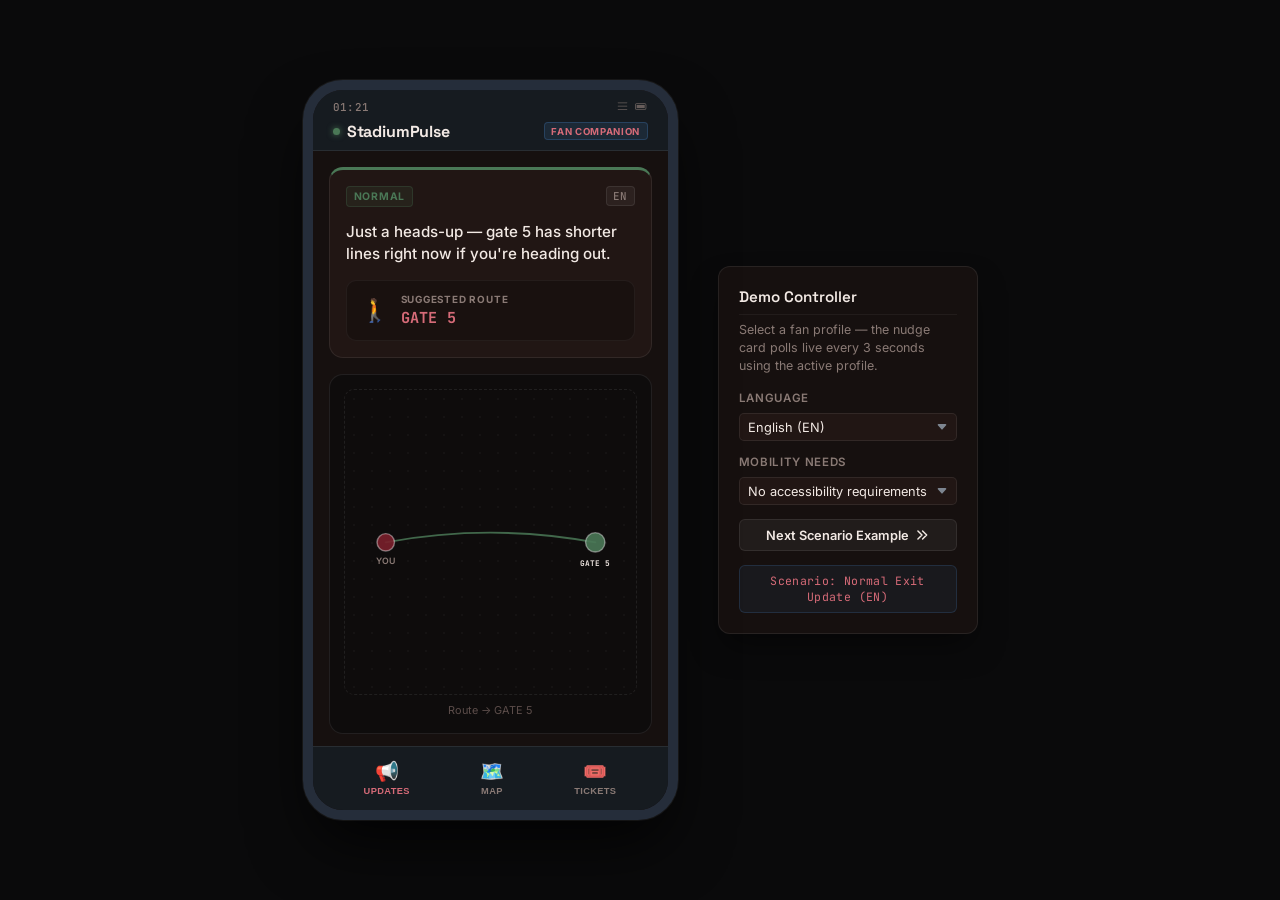
==== frontend/fan-view/index.html @ 0c610c6c "feat: replace placeholder map with live SVG wayfinding diagram" ====
<!DOCTYPE html>
<html lang="en">
<head>
  <meta charset="UTF-8">
  <meta name="viewport" content="width=device-width, initial-scale=1.0">
  <title>StadiumPulse — Fan Companion View</title>
  <meta name="description" content="StadiumPulse personalised crowd routing for FIFA World Cup 2026 fans.">
  <!-- Fonts: Space Grotesk · Inter · JetBrains Mono -->
  <link rel="preconnect" href="https://fonts.googleapis.com">
  <link rel="preconnect" href="https://fonts.gstatic.com" crossorigin>
  <link href="https://fonts.googleapis.com/css2?family=Space+Grotesk:wght@500;600;700&family=Inter:wght@400;500;600&family=JetBrains+Mono:wght@400;500;700&display=swap" rel="stylesheet">
  <link rel="stylesheet" href="styles.css">
</head>
<body class="mobile-body">

  <!-- Phone + demo panel wrapper -->
  <main class="phone-wrapper">
    <div class="phone-frame">

      <!-- Simulated mobile status bar + app nav -->
      <header class="phone-header">
        <div class="phone-status-bar">
          <span class="phone-time" id="device-time">19:53</span>
          <div class="phone-signals" aria-hidden="true">
            <svg class="icon-signal" xmlns="http://www.w3.org/2000/svg" width="16" height="16" fill="currentColor" viewBox="0 0 16 16">
              <path d="M2 11.5a.5.5 0 0 1 .5-.5h11a.5.5 0 0 1 0 1h-11a.5.5 0 0 1-.5-.5zm0-4a.5.5 0 0 1 .5-.5h11a.5.5 0 0 1 0 1h-11a.5.5 0 0 1-.5-.5zm0-4a.5.5 0 0 1 .5-.5h11a.5.5 0 0 1 0 1h-11a.5.5 0 0 1-.5-.5z"/>
            </svg>
            <svg class="icon-battery" xmlns="http://www.w3.org/2000/svg" width="16" height="16" fill="currentColor" viewBox="0 0 16 16">
              <path d="M2 6h10v4H2V6z"/>
              <path d="M2 4a2 2 0 0 0-2 2v4a2 2 0 0 0 2 2h10a2 2 0 0 0 2-2V6a2 2 0 0 0-2-2H2zm10 1a1 1 0 0 1 1 1v4a1 1 0 0 1-1 1H2a1 1 0 0 1-1-1V6a1 1 0 0 1 1-1h10z"/>
            </svg>
          </div>
        </div>
        <div class="app-navbar">
          <div class="app-branding">
            <span class="pulse-indicator" aria-hidden="true"></span>
            <h2>StadiumPulse</h2>
          </div>
          <span class="app-view-label">Fan Companion</span>
        </div>
      </header>

      <!-- Main nudge + map content -->
      <div class="phone-content">

        <!-- Live nudge region — aria-live keeps screen-reader announcements intact -->
        <section class="nudge-section" aria-labelledby="notification-title">
          <h3 id="notification-title" class="visually-hidden">Live Safety and Traffic Guidance</h3>
          <div class="nudge-box-wrapper" id="nudge-display-wrapper" aria-live="polite">
            <!-- Rendered dynamically by app.js -->
            <div class="nudge-loading">Receiving route updates…</div>
          </div>
        </section>

        <!-- Dynamic SVG Schematic Map -->
        <section class="map-placeholder" aria-label="Interactive Stadium Map">
          <div class="map-grid" id="map-grid-container">
            <!-- Dynamically populated SVG will be injected here -->
          </div>
          <p class="map-caption" id="map-caption-text">Awaiting route update…</p>
        </section>

      </div><!-- /.phone-content -->

      <!-- Bottom nav -->
      <footer class="phone-footer">
        <nav class="mobile-nav" aria-label="App Navigation">
          <button class="nav-item active" aria-current="page">
            <span class="nav-icon" aria-hidden="true">📢</span>
            <span class="nav-text">Updates</span>
          </button>
          <button class="nav-item">
            <span class="nav-icon" aria-hidden="true">🗺️</span>
            <span class="nav-text">Map</span>
          </button>
          <button class="nav-item">
            <span class="nav-icon" aria-hidden="true">🎟️</span>
            <span class="nav-text">Tickets</span>
          </button>
        </nav>
      </footer>

    </div><!-- /.phone-frame -->

    <!-- Demo controller — sits outside phone frame -->
    <aside class="demo-controls-panel" aria-label="Hackathon Demo Controller">
      <h4>Demo Controller</h4>
      <p>Select a fan profile — the nudge card polls live every 3 seconds using the active profile.</p>

      <!-- Profile dropdowns passed through to fetchNudge via app.js -->
      <div class="profile-selector">
        <label for="lang-select">Language</label>
        <select id="lang-select" aria-label="Select language for nudge">
          <option value="en" selected>English (EN)</option>
          <option value="es">Spanish (ES)</option>
          <option value="fr">French (FR)</option>
          <option value="pt">Portuguese (PT)</option>
          <option value="de">German (DE)</option>
          <option value="ar">Arabic (AR)</option>
          <option value="ja">Japanese (JA)</option>
          <option value="ko">Korean (KO)</option>
          <option value="zh">Chinese (ZH)</option>
        </select>
      </div>

      <div class="profile-selector">
        <label for="mobility-select">Mobility needs</label>
        <select id="mobility-select" aria-label="Select mobility needs">
          <option value="false" selected>No accessibility requirements</option>
          <option value="true">Step-free / accessible route</option>
        </select>
      </div>

      <button class="btn btn-secondary" id="next-nudge-btn" aria-label="Cycle to next demo scenario">
        Next Scenario Example
        <svg xmlns="http://www.w3.org/2000/svg" width="14" height="14" fill="none" viewBox="0 0 24 24" stroke="currentColor" stroke-width="2.5" aria-hidden="true">
          <path stroke-linecap="round" stroke-linejoin="round" d="M13 5l7 7-7 7M5 5l7 7-7 7" />
        </svg>
      </button>

      <div class="demo-scenario-info" id="scenario-info-text" aria-live="polite">
        Scenario: Normal Exit Update (EN)
      </div>
    </aside>

  </main><!-- /.phone-wrapper -->

  <script src="app.js"></script>
</body>
</html>
---- frontend/fan-view/styles.css ----
/* ============================================================
   StadiumPulse — Fan Companion View
   Design system: Space Grotesk · Inter · JetBrains Mono
   Same color tokens as dashboard; warmer mood weighting.
   ============================================================ */

@import url('https://fonts.googleapis.com/css2?family=Space+Grotesk:wght@500;600;700&family=Inter:wght@400;500;600&family=JetBrains+Mono:wght@400;500;700&display=swap');

/* ── Design tokens (mirrors dashboard exactly) ───────────────── */
:root {
  --bg-void:         #0A0A0B;
  --surface:         #16100F;
  --surface-raised:  #211614;
  --border:          rgba(255, 255, 255, 0.08);
  --border-subtle:   rgba(255, 255, 255, 0.05);

  --ink:             #F2E9E4;
  --ink-muted:       #8A7A75;
  --ink-dim:         #5C4D4A;

  /* Status — same tokens, calmer usage in fan context */
  --pulse-normal:    #4A7856;
  --pulse-watch:     #C08A2E;
  --pulse-critical:  #B8323F;

  --normal-fill:     rgba(74, 120, 86,  0.12);
  --normal-border:   rgba(74, 120, 86,  0.25);
  --watch-fill:      rgba(192, 138, 46, 0.12);
  --watch-border:    rgba(192, 138, 46, 0.25);
  --critical-fill:   rgba(184, 50, 63,  0.08);   /* lighter fill — reassuring tone */
  --critical-border: rgba(184, 50, 63,  0.18);

  /* Fan-view accent: warm accent colors matching the palette */
  --maroon-primary:  #7A1F2B;
  --accent:          #7A1F2B;
  --accent-soft:     #D66B78;   /* Softer, warmer pink-maroon for route value */

  --font-header: 'Space Grotesk', system-ui, sans-serif;
  --font-body:   'Inter', system-ui, sans-serif;
  --font-data:   'JetBrains Mono', 'Courier New', monospace;

  --ease-out: cubic-bezier(0.16, 1, 0.3, 1);
}

/* ── Reset ───────────────────────────────────────────────────── */
*, *::before, *::after {
  box-sizing: border-box;
  margin: 0;
  padding: 0;
}

/* ── Page background ─────────────────────────────────────────── */
body.mobile-body {
  background-color: var(--bg-void);
  color: var(--ink);
  font-family: var(--font-body);
  -webkit-font-smoothing: antialiased;
  -moz-osx-font-smoothing: grayscale;
  display: flex;
  justify-content: center;
  align-items: center;
  min-height: 100vh;
  padding: 2rem;
  overflow-x: hidden;
}

/* ── Outer wrapper — phone + demo panel side by side ─────────── */
.phone-wrapper {
  display: flex;
  gap: 2.5rem;
  align-items: center;
  flex-wrap: wrap;
  justify-content: center;
}

/* ── Phone frame ─────────────────────────────────────────────── */
.phone-frame {
  width: 375px;
  height: 740px;
  background: var(--surface);
  border-radius: 40px;
  /* Slightly warmer chrome: dark warm-grey bezel */
  border: 10px solid #252D3A;
  box-shadow:
    0 0 0 1px rgba(255,255,255,0.06),
    0 32px 64px -12px rgba(0, 0, 0, 0.8),
    inset 0 1px 0 rgba(255,255,255,0.05);
  display: flex;
  flex-direction: column;
  overflow: hidden;
  position: relative;
}

/* ── Phone status bar ────────────────────────────────────────── */
.phone-header {
  background: rgba(22, 27, 34, 0.97);
  border-bottom: 1px solid var(--border);
  padding: 0.6rem 1.25rem 0.5rem;
  flex-shrink: 0;
}

.phone-status-bar {
  display: flex;
  justify-content: space-between;
  align-items: center;
  font-family: var(--font-data);
  font-size: 0.68rem;
  color: var(--ink-muted);
  font-weight: 500;
  margin-bottom: 0.45rem;
  letter-spacing: 0.04em;
}

.phone-signals {
  display: flex;
  align-items: center;
  gap: 0.35rem;
}

.icon-signal, .icon-battery {
  width: 13px;
  height: 13px;
  opacity: 0.7;
}

/* ── App navbar inside phone ─────────────────────────────────── */
.app-navbar {
  display: flex;
  justify-content: space-between;
  align-items: center;
}

.app-branding {
  display: flex;
  align-items: center;
  gap: 0.45rem;
}

/* Pulse dot — calm steady glow, no sweep animation in fan view */
.pulse-indicator {
  width: 7px;
  height: 7px;
  background: var(--pulse-normal);
  border-radius: 50%;
  box-shadow: 0 0 6px var(--pulse-normal);
}

.app-branding h2 {
  font-family: var(--font-header);
  font-size: 1rem;
  font-weight: 700;
  letter-spacing: -0.01em;
  color: var(--ink);
}

.app-view-label {
  font-family: var(--font-body);
  font-size: 0.6rem;
  font-weight: 700;
  text-transform: uppercase;
  letter-spacing: 0.07em;
  color: var(--accent-soft);
  background: rgba(88, 166, 255, 0.10);
  padding: 0.15rem 0.4rem;
  border-radius: 4px;
  border: 1px solid rgba(88, 166, 255, 0.20);
}

/* ── Phone content scroll area ───────────────────────────────── */
.phone-content {
  flex: 1;
  overflow-y: auto;
  padding: 1rem 1rem 0.75rem;
  display: flex;
  flex-direction: column;
  gap: 1rem;
  /* Custom scrollbar */
  scrollbar-width: thin;
  scrollbar-color: var(--border) transparent;
}

.phone-content::-webkit-scrollbar       { width: 3px; }
.phone-content::-webkit-scrollbar-track  { background: transparent; }
.phone-content::-webkit-scrollbar-thumb  {
  background: var(--border);
  border-radius: 999px;
}

/* ── Visually hidden (screen-reader only) ────────────────────── */
.visually-hidden {
  position: absolute;
  width: 1px;
  height: 1px;
  padding: 0;
  margin: -1px;
  overflow: hidden;
  clip: rect(0, 0, 0, 0);
  white-space: nowrap;
  border: 0;
}

/* ── Nudge card ──────────────────────────────────────────────── */
.nudge-card {
  background: var(--surface-raised);
  border: 1px solid var(--border);
  border-top: 3px solid var(--border);   /* overridden per urgency class */
  border-radius: 14px;
  padding: 1rem;
  display: flex;
  flex-direction: column;
  gap: 0.875rem;
  transition: background 0.3s, box-shadow 0.3s;
}

/* Top stripe — urgency signal (color + text badge, never color-only) */
.nudge-low      { border-top-color: var(--pulse-normal); }
.nudge-medium   { border-top-color: var(--pulse-watch); }
.nudge-high,
.nudge-critical { border-top-color: var(--pulse-critical); }

/* Nudge highlight — fires when message changes between polls */
.nudge-card.nudge-highlight {
  animation: nudge-pulse 2s var(--ease-out) forwards;
}

@keyframes nudge-pulse {
  0%   { transform: scale(1.015); box-shadow: 0 0 18px rgba(88, 166, 255, 0.25); }
  100% { transform: scale(1);     box-shadow: none; }
}

@media (prefers-reduced-motion: reduce) {
  .nudge-card.nudge-highlight {
    animation: none;
    border-color: var(--accent-soft);
  }
}

/* ── Nudge meta bar (urgency badge + language) ───────────────── */
.nudge-meta-bar {
  display: flex;
  justify-content: space-between;
  align-items: center;
}

.urgency-badge {
  font-family: var(--font-body);
  font-size: 0.65rem;
  font-weight: 700;
  text-transform: uppercase;
  letter-spacing: 0.07em;
  padding: 0.18rem 0.45rem;
  border-radius: 4px;
  border: 1px solid transparent;
}

.urgency-badge-low {
  background: var(--normal-fill);
  color: var(--pulse-normal);
  border-color: var(--normal-border);
}

.urgency-badge-medium {
  background: var(--watch-fill);
  color: var(--pulse-watch);
  border-color: var(--watch-border);
}

/* Critical fan badge: softer fill to stay reassuring */
.urgency-badge-critical {
  background: var(--critical-fill);
  color: var(--pulse-critical);
  border-color: var(--critical-border);
}

.lang-indicator {
  font-family: var(--font-data);
  font-size: 0.68rem;
  font-weight: 500;
  color: var(--ink-muted);
  background: rgba(255, 255, 255, 0.05);
  padding: 0.12rem 0.35rem;
  border-radius: 4px;
  border: 1px solid var(--border);
  letter-spacing: 0.05em;
}

/* ── Nudge message body ──────────────────────────────────────── */
.nudge-body {
  font-family: var(--font-body);
  font-size: 0.95rem;
  font-weight: 500;
  color: var(--ink);
  line-height: 1.5;
}

/* ── Route box ───────────────────────────────────────────────── */
.nudge-route-box {
  background: rgba(0, 0, 0, 0.22);
  border: 1px solid var(--border-subtle);
  border-radius: 10px;
  padding: 0.75rem 0.875rem;
  display: flex;
  align-items: center;
  gap: 0.75rem;
}

.route-direction-icon {
  font-size: 1.4rem;
  line-height: 1;
  flex-shrink: 0;
}

.route-text-content {
  display: flex;
  flex-direction: column;
  gap: 0.1rem;
}

.route-lbl {
  font-size: 0.62rem;
  font-weight: 700;
  text-transform: uppercase;
  letter-spacing: 0.08em;
  color: var(--ink-muted);
}

/* JetBrains Mono for route ID — matches dashboard data language */
.route-val {
  font-family: var(--font-data);
  font-size: 0.95rem;
  font-weight: 700;
  color: var(--accent-soft);
  letter-spacing: 0.02em;
}

/* ── Accessibility pill ──────────────────────────────────────── */
.accessibility-pill {
  align-self: flex-start;
  font-size: 0.62rem;
  font-weight: 600;
  color: #79C0FF;
  background: rgba(121, 192, 255, 0.10);
  padding: 0.18rem 0.45rem;
  border-radius: 4px;
  border: 1px solid rgba(121, 192, 255, 0.20);
}

/* ── Loading state ───────────────────────────────────────────── */
.nudge-loading {
  text-align: center;
  padding: 2rem;
  color: var(--ink-muted);
  font-size: 0.85rem;
}

/* ── SVG Wayfinding Map ─────────────────────────────────────── */
.map-placeholder {
  background: rgba(10, 10, 11, 0.55);
  border: 1px solid var(--border);
  border-radius: 14px;
  padding: 0.875rem;
  flex: 1;
  display: flex;
  flex-direction: column;
  gap: 0.5rem;
  min-height: 0;
}

/* Container for the SVG — fills available height, dot-grid background */
.map-grid {
  flex: 1;
  background:
    radial-gradient(circle, rgba(255,255,255,0.03) 1px, transparent 1px);
  background-size: 18px 18px;
  border-radius: 10px;
  border: 1px dashed var(--border);
  min-height: 160px;
  display: flex;
  align-items: stretch;
}

/* SVG fills its parent .map-grid completely */
.map-svg {
  width: 100%;
  height: 100%;
  display: block;
  border-radius: 10px;
  overflow: visible;
}

/* ── SVG node label text ─────────────────────────────────────── */
.map-node-text {
  font-family: var(--font-body);
  font-size: 9px;
  font-weight: 600;
  fill: var(--ink-muted);
}

.map-dest-text {
  font-family: var(--font-data);
  font-size: 8px;
  font-weight: 700;
  fill: var(--ink);
}

/* ── Destination marker pulse when route changes ─────────────── */
/* Reuses the same nudge-pulse animation language already in this file */
@keyframes map-dest-arrive {
  0%   { opacity: 0; transform: scale(0.5) translate(-50%, -50%); }
  60%  { opacity: 1; transform: scale(1.15) translate(-43.5%, -43.5%); }
  100% { opacity: 1; transform: scale(1) translate(-50%, -50%); }
}

@keyframes map-dest-ring {
  0%   { r: 10; opacity: 0.7; }
  100% { r: 20; opacity: 0; }
}

/* Applied by JS on route change — matches existing .nudge-highlight animation timing */
.map-dest-animated {
  animation: map-dest-arrive 0.5s var(--ease-out) both;
}

.map-dest-ring-animated {
  animation: map-dest-ring 0.8s ease-out forwards;
}

@media (prefers-reduced-motion: reduce) {
  .map-dest-animated,
  .map-dest-ring-animated {
    animation: none;
  }
}

.map-caption {
  font-family: var(--font-body);
  font-size: 0.68rem;
  color: var(--ink-dim);
  text-align: center;
  line-height: 1.4;
}

/* ── Phone footer nav ────────────────────────────────────────── */
.phone-footer {
  background: rgba(22, 27, 34, 0.97);
  border-top: 1px solid var(--border);
  padding: 0.5rem 1rem;
  flex-shrink: 0;
}

.mobile-nav {
  display: flex;
  justify-content: space-around;
  align-items: center;
}

.nav-item {
  background: none;
  border: none;
  color: var(--ink-muted);
  display: flex;
  flex-direction: column;
  align-items: center;
  gap: 0.2rem;
  cursor: pointer;
  padding: 0.35rem 0.5rem;
  border-radius: 8px;
  transition: color 0.18s;
}

.nav-item:hover        { color: var(--ink); }
.nav-item.active       { color: var(--accent-soft); }

.nav-item:focus-visible {
  outline: 2px solid var(--pulse-normal);
  outline-offset: 3px;
}

.nav-icon { font-size: 1.2rem; }

.nav-text {
  font-size: 0.58rem;
  font-weight: 600;
  letter-spacing: 0.04em;
  text-transform: uppercase;
}

/* ── Demo controls panel ─────────────────────────────────────── */
.demo-controls-panel {
  background: var(--surface);
  border: 1px solid var(--border);
  border-radius: 12px;
  padding: 1.25rem;
  width: 260px;
  box-shadow: 0 16px 32px -8px rgba(0, 0, 0, 0.5);
}

.demo-controls-panel h4 {
  font-family: var(--font-header);
  font-size: 0.95rem;
  font-weight: 600;
  color: var(--ink);
  margin-bottom: 0.375rem;
  padding-bottom: 0.5rem;
  border-bottom: 1px solid var(--border-subtle);
}

.demo-controls-panel p {
  font-size: 0.78rem;
  color: var(--ink-muted);
  margin-bottom: 1rem;
  line-height: 1.45;
}

/* ── Buttons ─────────────────────────────────────────────────── */
.btn {
  display: inline-flex;
  align-items: center;
  justify-content: center;
  gap: 0.4rem;
  font-family: var(--font-body);
  font-size: 0.8rem;
  font-weight: 600;
  padding: 0.45rem 0.9rem;
  border-radius: 6px;
  border: 1px solid transparent;
  cursor: pointer;
  transition: background 0.18s, box-shadow 0.18s;
  width: 100%;
}

.btn-secondary {
  background: rgba(255, 255, 255, 0.05);
  border-color: var(--border);
  color: var(--ink);
}

.btn-secondary:hover {
  background: rgba(255, 255, 255, 0.10);
  box-shadow: 0 0 0 2px rgba(255, 255, 255, 0.06);
}

.btn-secondary:focus-visible {
  outline: 2px solid var(--pulse-normal);
  outline-offset: 3px;
}

/* ── Demo scenario info ──────────────────────────────────────── */
.demo-scenario-info {
  margin-top: 0.875rem;
  font-family: var(--font-data);
  font-size: 0.72rem;
  color: var(--accent-soft);
  background: rgba(88, 166, 255, 0.06);
  border: 1px solid rgba(88, 166, 255, 0.15);
  padding: 0.45rem 0.6rem;
  border-radius: 6px;
  text-align: center;
  letter-spacing: 0.03em;
  line-height: 1.4;
}

/* ── Language / profile selector ────────────────────────────── */
.profile-selector {
  display: flex;
  flex-direction: column;
  gap: 0.5rem;
  margin-bottom: 0.875rem;
}

.profile-selector label {
  font-size: 0.72rem;
  font-weight: 600;
  color: var(--ink-muted);
  text-transform: uppercase;
  letter-spacing: 0.06em;
}

.profile-selector select {
  background: var(--surface-raised);
  border: 1px solid var(--border);
  border-radius: 5px;
  color: var(--ink);
  font-family: var(--font-body);
  font-size: 0.8rem;
  padding: 0.35rem 0.5rem;
  cursor: pointer;
  appearance: none;
  -webkit-appearance: none;
  background-image: url("data:image/svg+xml,%3Csvg xmlns='http://www.w3.org/2000/svg' width='12' height='12' fill='%237D8590' viewBox='0 0 16 16'%3E%3Cpath d='M7.247 11.14L2.451 5.658C1.885 5.013 2.345 4 3.204 4h9.592a1 1 0 0 1 .753 1.659l-4.796 5.48a1 1 0 0 1-1.506 0z'/%3E%3C/svg%3E");
  background-repeat: no-repeat;
  background-position: right 0.5rem center;
  padding-right: 1.75rem;
}

.profile-selector select:focus-visible {
  outline: 2px solid var(--pulse-normal);
  outline-offset: 2px;
}
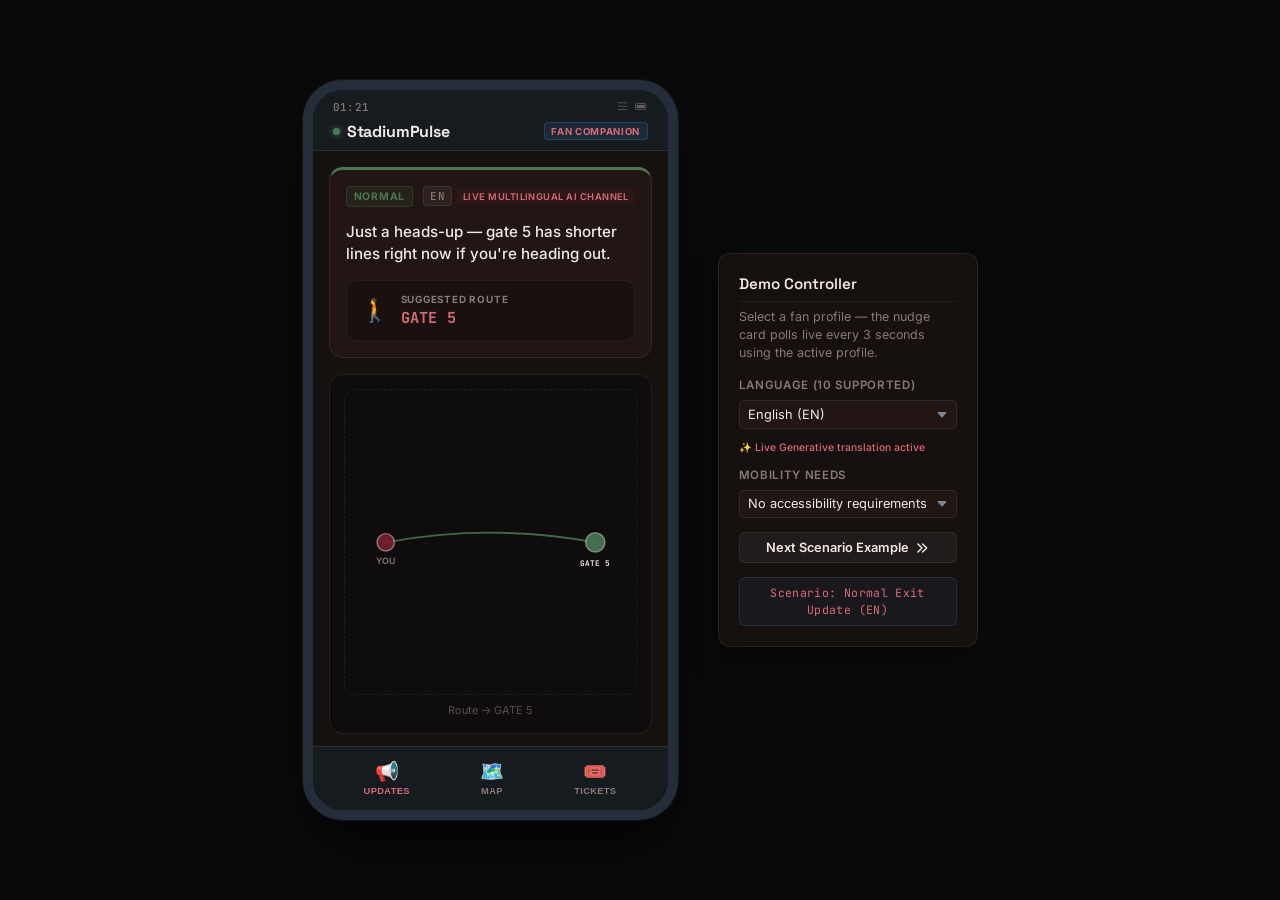
==== commit 14e56ad7: "style: elevate transportation, sustainability, and multilingual assistance to first-class features" ====
--- a/frontend/fan-view/index.html
+++ b/frontend/fan-view/index.html
@@ -52,6 +52,11 @@
           </div>
         </section>
 
+        <!-- Promoted Transit and Route Tip Section -->
+        <section class="transit-section" id="transit-display-wrapper" aria-label="Route and Transit Information" style="display: none;">
+          <!-- Dynamically generated card will be injected here by app.js -->
+        </section>
+
         <!-- Dynamic SVG Schematic Map -->
         <section class="map-placeholder" aria-label="Interactive Stadium Map">
           <div class="map-grid" id="map-grid-container">
@@ -89,7 +94,7 @@
 
       <!-- Profile dropdowns passed through to fetchNudge via app.js -->
       <div class="profile-selector">
-        <label for="lang-select">Language</label>
+        <label for="lang-select">Language (10 Supported)</label>
         <select id="lang-select" aria-label="Select language for nudge">
           <option value="en" selected>English (EN)</option>
           <option value="es">Spanish (ES)</option>
@@ -97,10 +102,14 @@
           <option value="pt">Portuguese (PT)</option>
           <option value="de">German (DE)</option>
           <option value="ar">Arabic (AR)</option>
+          <option value="it">Italian (IT)</option>
           <option value="ja">Japanese (JA)</option>
           <option value="ko">Korean (KO)</option>
           <option value="zh">Chinese (ZH)</option>
         </select>
+        <div style="font-size: 0.65rem; color: var(--ink-muted); margin-top: 0.25rem; font-weight: 500;">
+          ✨ <span style="color: var(--accent-soft);">Live Generative translation active</span>
+        </div>
       </div>
 
       <div class="profile-selector">
@@ -110,6 +119,7 @@
           <option value="true">Step-free / accessible route</option>
         </select>
       </div>
+
 
       <button class="btn btn-secondary" id="next-nudge-btn" aria-label="Cycle to next demo scenario">
         Next Scenario Example
--- a/frontend/fan-view/styles.css
+++ b/frontend/fan-view/styles.css
@@ -345,6 +345,34 @@
   border: 1px solid rgba(121, 192, 255, 0.20);
 }
 
+/* ── Transit tip ─────────────────────────────────────────────── */
+/* Secondary, quiet line — visually subordinate to message_text.
+   Rendered only when transit_tip is present in the API response. */
+.transit-tip {
+  display: flex;
+  align-items: flex-start;
+  gap: 0.4rem;
+  padding-top: 0.55rem;
+  margin-top: 0.25rem;
+  border-top: 1px solid var(--border-subtle);
+}
+
+.transit-tip-icon {
+  font-size: 0.8rem;
+  line-height: 1.4;
+  flex-shrink: 0;
+  opacity: 0.7;
+}
+
+.transit-tip-text {
+  font-family: var(--font-body);
+  font-size: 0.72rem;
+  font-weight: 400;
+  color: var(--ink-muted);
+  line-height: 1.45;
+  font-style: italic;
+}
+
 /* ── Loading state ───────────────────────────────────────────── */
 .nudge-loading {
   text-align: center;
@@ -352,6 +380,7 @@
   color: var(--ink-muted);
   font-size: 0.85rem;
 }
+
 
 /* ── SVG Wayfinding Map ─────────────────────────────────────── */
 .map-placeholder {
@@ -597,3 +626,76 @@
   outline: 2px solid var(--pulse-normal);
   outline-offset: 2px;
 }
+
+/* ── Promoted Transit Cards ──────────────────────────────────── */
+.transit-section {
+  width: 100%;
+  animation: slide-up-transit 0.3s var(--ease-out);
+}
+
+@keyframes slide-up-transit {
+  0% { opacity: 0; transform: translateY(8px); }
+  100% { opacity: 1; transform: translateY(0); }
+}
+
+.transit-card {
+  border-radius: 12px;
+  padding: 0.85rem 1rem;
+  border: 1px solid transparent;
+  display: flex;
+  flex-direction: column;
+  gap: 0.45rem;
+}
+
+.transit-card-header {
+  display: flex;
+  align-items: center;
+  gap: 0.5rem;
+}
+
+.transit-card-icon {
+  font-size: 1.1rem;
+  line-height: 1;
+  flex-shrink: 0;
+}
+
+.transit-card-title {
+  font-family: var(--font-header);
+  font-size: 0.72rem;
+  font-weight: 700;
+  text-transform: uppercase;
+  letter-spacing: 0.05em;
+  margin: 0;
+}
+
+.transit-card-text {
+  font-family: var(--font-body);
+  font-size: 0.8rem;
+  font-weight: 500;
+  line-height: 1.45;
+}
+
+/* Normal status / Eco sustainability mode */
+.transit-card-eco {
+  background: rgba(74, 120, 86,  0.08);
+  border-color: rgba(74, 120, 86,  0.18);
+}
+.transit-card-eco .transit-card-title {
+  color: #72C085;
+}
+.transit-card-eco .transit-card-text {
+  color: var(--ink);
+}
+
+/* Watch/Critical status / Speed route mode */
+.transit-card-speed {
+  background: rgba(122, 31, 43, 0.08);
+  border-color: rgba(122, 31, 43, 0.18);
+}
+.transit-card-speed .transit-card-title {
+  color: var(--accent-soft);
+}
+.transit-card-speed .transit-card-text {
+  color: var(--ink);
+}
+
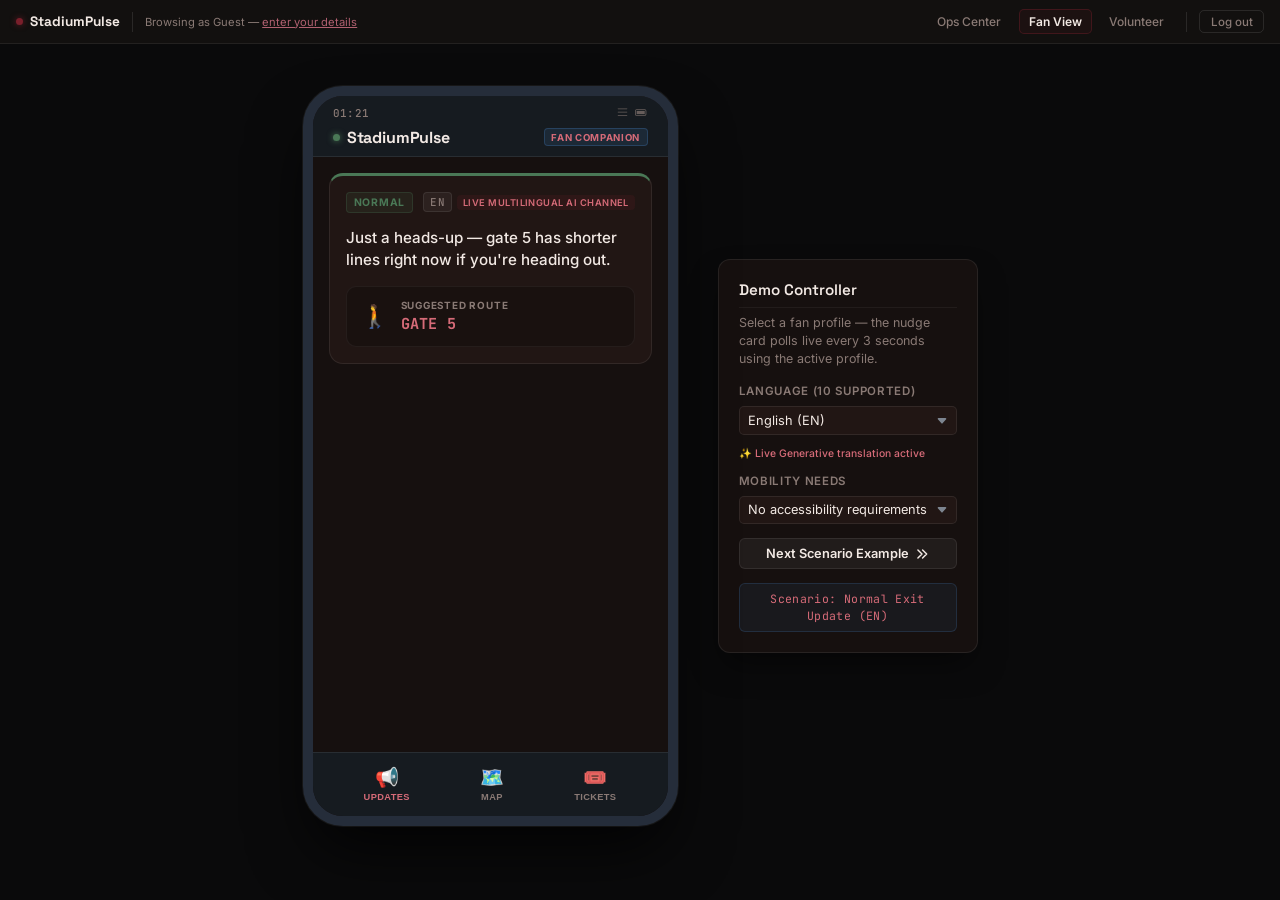
==== commit 403d572b: "feat: entry screen + session nav bar + wired bottom tabs (UPDATES/MAP/TICKETS)" ====
--- a/frontend/fan-view/index.html
+++ b/frontend/fan-view/index.html
@@ -43,42 +43,64 @@
       <!-- Main nudge + map content -->
       <div class="phone-content">
 
-        <!-- Live nudge region — aria-live keeps screen-reader announcements intact -->
-        <section class="nudge-section" aria-labelledby="notification-title">
-          <h3 id="notification-title" class="visually-hidden">Live Safety and Traffic Guidance</h3>
-          <div class="nudge-box-wrapper" id="nudge-display-wrapper" aria-live="polite">
-            <!-- Rendered dynamically by app.js -->
-            <div class="nudge-loading">Receiving route updates…</div>
-          </div>
-        </section>
+        <!-- TAB: Updates (default/active) -->
+        <div id="tab-panel-updates" role="tabpanel" aria-labelledby="tab-btn-updates">
+          <!-- Live nudge region — aria-live keeps screen-reader announcements intact -->
+          <section class="nudge-section" aria-labelledby="notification-title">
+            <h3 id="notification-title" class="visually-hidden">Live Safety and Traffic Guidance</h3>
+            <div class="nudge-box-wrapper" id="nudge-display-wrapper" aria-live="polite">
+              <!-- Rendered dynamically by app.js -->
+              <div class="nudge-loading">Receiving route updates…</div>
+            </div>
+          </section>
 
-        <!-- Promoted Transit and Route Tip Section -->
-        <section class="transit-section" id="transit-display-wrapper" aria-label="Route and Transit Information" style="display: none;">
-          <!-- Dynamically generated card will be injected here by app.js -->
-        </section>
+          <!-- Promoted Transit and Route Tip Section -->
+          <section class="transit-section" id="transit-display-wrapper" aria-label="Route and Transit Information" style="display: none;">
+            <!-- Dynamically generated card will be injected here by app.js -->
+          </section>
+        </div><!-- /#tab-panel-updates -->
 
-        <!-- Dynamic SVG Schematic Map -->
-        <section class="map-placeholder" aria-label="Interactive Stadium Map">
-          <div class="map-grid" id="map-grid-container">
-            <!-- Dynamically populated SVG will be injected here -->
-          </div>
-          <p class="map-caption" id="map-caption-text">Awaiting route update…</p>
-        </section>
+        <!-- TAB: Map -->
+        <div id="tab-panel-map" role="tabpanel" aria-labelledby="tab-btn-map" style="display:none;">
+          <!-- Dynamic SVG Schematic Map -->
+          <section class="map-placeholder" aria-label="Interactive Stadium Map">
+            <div class="map-grid" id="map-grid-container">
+              <!-- Dynamically populated SVG will be injected here -->
+            </div>
+            <p class="map-caption" id="map-caption-text">Awaiting route update…</p>
+          </section>
+        </div><!-- /#tab-panel-map -->
+
+        <!-- TAB: Tickets — static info panel (no ticketing system in scope for this demo) -->
+        <div id="tab-panel-tickets" role="tabpanel" aria-labelledby="tab-btn-tickets" style="display:none;">
+          <section class="tickets-info-panel" aria-label="Ticketing Information">
+            <div class="tickets-icon" aria-hidden="true">🎟️</div>
+            <h3 class="tickets-title">Your Tickets</h3>
+            <p class="tickets-body">Match tickets for the FIFA World Cup 2026 Final are managed exclusively through the official FIFA ticketing platform.</p>
+            <a href="https://www.fifa.com/tickets" target="_blank" rel="noopener noreferrer" class="tickets-link">fifa.com/tickets ↗</a>
+            <p class="tickets-note">StadiumPulse handles crowd routing and safety guidance — ticket management is out of scope for this demo.</p>
+          </section>
+        </div><!-- /#tab-panel-tickets -->
 
       </div><!-- /.phone-content -->
 
-      <!-- Bottom nav -->
+      <!-- Bottom nav —
+           Tab switching is handled by tab-nav.js logic in app.js:
+           UPDATES: default view; MAP: shows SVG wayfinding; TICKETS: static info panel -->
       <footer class="phone-footer">
-        <nav class="mobile-nav" aria-label="App Navigation">
-          <button class="nav-item active" aria-current="page">
+        <nav class="mobile-nav" aria-label="App Navigation" role="tablist">
+          <button class="nav-item active" id="tab-btn-updates"
+                  role="tab" aria-selected="true" aria-controls="tab-panel-updates">
             <span class="nav-icon" aria-hidden="true">📢</span>
             <span class="nav-text">Updates</span>
           </button>
-          <button class="nav-item">
+          <button class="nav-item" id="tab-btn-map"
+                  role="tab" aria-selected="false" aria-controls="tab-panel-map">
             <span class="nav-icon" aria-hidden="true">🗺️</span>
             <span class="nav-text">Map</span>
           </button>
-          <button class="nav-item">
+          <button class="nav-item" id="tab-btn-tickets"
+                  role="tab" aria-selected="false" aria-controls="tab-panel-tickets">
             <span class="nav-icon" aria-hidden="true">🎟️</span>
             <span class="nav-text">Tickets</span>
           </button>
@@ -136,5 +158,6 @@
   </main><!-- /.phone-wrapper -->
 
   <script src="app.js"></script>
+  <script src="session-nav.js"></script>
 </body>
 </html>
--- a/frontend/fan-view/styles.css
+++ b/frontend/fan-view/styles.css
@@ -699,3 +699,60 @@
   color: var(--ink);
 }
 
+/* ── Tickets static info panel ───────────────────────────────── */
+.tickets-info-panel {
+  display: flex;
+  flex-direction: column;
+  align-items: center;
+  text-align: center;
+  padding: 1.5rem 1rem;
+  gap: 0.75rem;
+}
+
+.tickets-icon {
+  font-size: 2.5rem;
+  line-height: 1;
+  opacity: 0.7;
+}
+
+.tickets-title {
+  font-family: var(--font-header);
+  font-size: 1rem;
+  font-weight: 700;
+  color: var(--ink);
+  margin: 0;
+}
+
+.tickets-body {
+  font-size: 0.82rem;
+  color: var(--ink-muted);
+  line-height: 1.5;
+  margin: 0;
+}
+
+.tickets-link {
+  display: inline-block;
+  font-family: var(--font-header);
+  font-size: 0.82rem;
+  font-weight: 600;
+  color: var(--maroon-primary);
+  text-decoration: none;
+  border: 1px solid rgba(122, 31, 43, 0.3);
+  border-radius: 6px;
+  padding: 0.4rem 0.85rem;
+  transition: background 0.18s, border-color 0.18s;
+}
+.tickets-link:hover {
+  background: rgba(122, 31, 43, 0.1);
+  border-color: var(--maroon-primary);
+}
+
+.tickets-note {
+  font-size: 0.7rem;
+  color: var(--ink-muted);
+  opacity: 0.65;
+  margin: 0;
+  line-height: 1.45;
+}
+
+
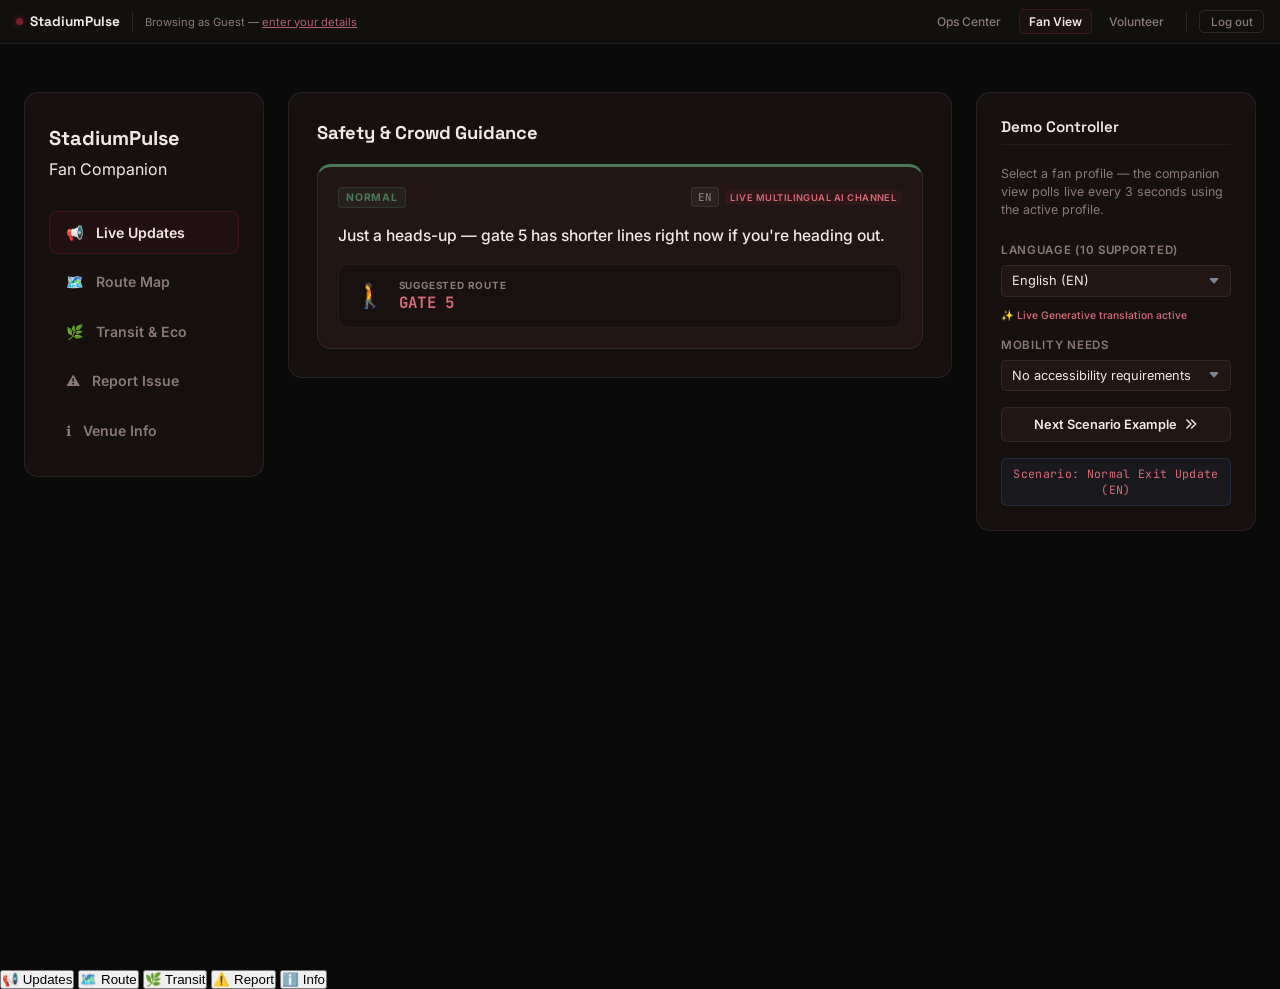
==== commit 8774b17e: "style: redesign fan companion to full responsive web layout and fix top session-nav overlap" ====
--- a/frontend/fan-view/index.html
+++ b/frontend/fan-view/index.html
@@ -13,108 +13,121 @@
 </head>
 <body class="mobile-body">
 
-  <!-- Phone + demo panel wrapper -->
-  <main class="phone-wrapper">
-    <div class="phone-frame">
-
-      <!-- Simulated mobile status bar + app nav -->
-      <header class="phone-header">
-        <div class="phone-status-bar">
-          <span class="phone-time" id="device-time">19:53</span>
-          <div class="phone-signals" aria-hidden="true">
-            <svg class="icon-signal" xmlns="http://www.w3.org/2000/svg" width="16" height="16" fill="currentColor" viewBox="0 0 16 16">
-              <path d="M2 11.5a.5.5 0 0 1 .5-.5h11a.5.5 0 0 1 0 1h-11a.5.5 0 0 1-.5-.5zm0-4a.5.5 0 0 1 .5-.5h11a.5.5 0 0 1 0 1h-11a.5.5 0 0 1-.5-.5zm0-4a.5.5 0 0 1 .5-.5h11a.5.5 0 0 1 0 1h-11a.5.5 0 0 1-.5-.5z"/>
-            </svg>
-            <svg class="icon-battery" xmlns="http://www.w3.org/2000/svg" width="16" height="16" fill="currentColor" viewBox="0 0 16 16">
-              <path d="M2 6h10v4H2V6z"/>
-              <path d="M2 4a2 2 0 0 0-2 2v4a2 2 0 0 0 2 2h10a2 2 0 0 0 2-2V6a2 2 0 0 0-2-2H2zm10 1a1 1 0 0 1 1 1v4a1 1 0 0 1-1 1H2a1 1 0 0 1-1-1V6a1 1 0 0 1 1-1h10z"/>
-            </svg>
-          </div>
-        </div>
-        <div class="app-navbar">
-          <div class="app-branding">
-            <span class="pulse-indicator" aria-hidden="true"></span>
-            <h2>StadiumPulse</h2>
-          </div>
-          <span class="app-view-label">Fan Companion</span>
-        </div>
+  <div class="fan-app-layout">
+    <!-- Desktop Left Sidebar -->
+    <aside class="fan-sidebar" aria-label="Sidebar Navigation">
+      <div class="sidebar-branding">
+        <span class="pulse-indicator" aria-hidden="true"></span>
+        <h2>StadiumPulse</h2>
+        <span class="view-tag">Fan Companion</span>
+      </div>
+      <nav class="sidebar-nav" role="tablist" aria-label="Desktop Navigation">
+        <button class="nav-item active" data-tab="updates" role="tab" aria-selected="true" aria-controls="tab-panel-updates">
+          <span class="nav-icon" aria-hidden="true">📢</span>
+          <span class="nav-text">Live Updates</span>
+        </button>
+        <button class="nav-item" data-tab="route" role="tab" aria-selected="false" aria-controls="tab-panel-route">
+          <span class="nav-icon" aria-hidden="true">🗺️</span>
+          <span class="nav-text">Route Map</span>
+        </button>
+        <button class="nav-item" data-tab="transit" role="tab" aria-selected="false" aria-controls="tab-panel-transit">
+          <span class="nav-icon" aria-hidden="true">🌿</span>
+          <span class="nav-text">Transit & Eco</span>
+        </button>
+        <button class="nav-item" data-tab="report" role="tab" aria-selected="false" aria-controls="tab-panel-report">
+          <span class="nav-icon" aria-hidden="true">⚠️</span>
+          <span class="nav-text">Report Issue</span>
+        </button>
+        <button class="nav-item" data-tab="info" role="tab" aria-selected="false" aria-controls="tab-panel-info">
+          <span class="nav-icon" aria-hidden="true">ℹ️</span>
+          <span class="nav-text">Venue Info</span>
+        </button>
+      </nav>
+    </aside>
+
+    <!-- Main Content Area -->
+    <main class="fan-main-content">
+      <!-- Mobile Top Header (Hidden on Desktop) -->
+      <header class="mobile-header">
+        <div class="mobile-branding">
+          <span class="pulse-indicator" aria-hidden="true"></span>
+          <h2>StadiumPulse</h2>
+        </div>
+        <span class="view-tag">Fan Companion</span>
       </header>
 
-      <!-- Main nudge + map content -->
-      <div class="phone-content">
-
-        <!-- TAB: Updates (default/active) -->
-        <div id="tab-panel-updates" role="tabpanel" aria-labelledby="tab-btn-updates">
-          <!-- Live nudge region — aria-live keeps screen-reader announcements intact -->
-          <section class="nudge-section" aria-labelledby="notification-title">
-            <h3 id="notification-title" class="visually-hidden">Live Safety and Traffic Guidance</h3>
+      <!-- Tab Content Panels -->
+      <div class="fan-content-area">
+
+        <!-- TAB: Updates -->
+        <div id="tab-panel-updates" class="tab-panel" role="tabpanel">
+          <section class="panel-card nudge-section" aria-labelledby="notification-title">
+            <h3 id="notification-title" class="panel-title">Safety & Crowd Guidance</h3>
             <div class="nudge-box-wrapper" id="nudge-display-wrapper" aria-live="polite">
-              <!-- Rendered dynamically by app.js -->
               <div class="nudge-loading">Receiving route updates…</div>
             </div>
           </section>
-
-          <!-- Promoted Transit and Route Tip Section -->
-          <section class="transit-section" id="transit-display-wrapper" aria-label="Route and Transit Information" style="display: none;">
-            <!-- Dynamically generated card will be injected here by app.js -->
-          </section>
-        </div><!-- /#tab-panel-updates -->
-
-        <!-- TAB: Map -->
-        <div id="tab-panel-map" role="tabpanel" aria-labelledby="tab-btn-map" style="display:none;">
-          <!-- Dynamic SVG Schematic Map -->
-          <section class="map-placeholder" aria-label="Interactive Stadium Map">
+        </div>
+
+        <!-- TAB: Route Map -->
+        <div id="tab-panel-route" class="tab-panel" role="tabpanel" style="display:none;">
+          <section class="panel-card map-placeholder" aria-label="Interactive Stadium Map">
+            <h3 class="panel-title">Your Custom Wayfinding Route</h3>
             <div class="map-grid" id="map-grid-container">
               <!-- Dynamically populated SVG will be injected here -->
             </div>
             <p class="map-caption" id="map-caption-text">Awaiting route update…</p>
           </section>
-        </div><!-- /#tab-panel-map -->
-
-        <!-- TAB: Tickets — static info panel (no ticketing system in scope for this demo) -->
-        <div id="tab-panel-tickets" role="tabpanel" aria-labelledby="tab-btn-tickets" style="display:none;">
-          <section class="tickets-info-panel" aria-label="Ticketing Information">
-            <div class="tickets-icon" aria-hidden="true">🎟️</div>
-            <h3 class="tickets-title">Your Tickets</h3>
-            <p class="tickets-body">Match tickets for the FIFA World Cup 2026 Final are managed exclusively through the official FIFA ticketing platform.</p>
-            <a href="https://www.fifa.com/tickets" target="_blank" rel="noopener noreferrer" class="tickets-link">fifa.com/tickets ↗</a>
-            <p class="tickets-note">StadiumPulse handles crowd routing and safety guidance — ticket management is out of scope for this demo.</p>
-          </section>
-        </div><!-- /#tab-panel-tickets -->
-
-      </div><!-- /.phone-content -->
-
-      <!-- Bottom nav —
-           Tab switching is handled by tab-nav.js logic in app.js:
-           UPDATES: default view; MAP: shows SVG wayfinding; TICKETS: static info panel -->
-      <footer class="phone-footer">
-        <nav class="mobile-nav" aria-label="App Navigation" role="tablist">
-          <button class="nav-item active" id="tab-btn-updates"
-                  role="tab" aria-selected="true" aria-controls="tab-panel-updates">
-            <span class="nav-icon" aria-hidden="true">📢</span>
-            <span class="nav-text">Updates</span>
-          </button>
-          <button class="nav-item" id="tab-btn-map"
-                  role="tab" aria-selected="false" aria-controls="tab-panel-map">
-            <span class="nav-icon" aria-hidden="true">🗺️</span>
-            <span class="nav-text">Map</span>
-          </button>
-          <button class="nav-item" id="tab-btn-tickets"
-                  role="tab" aria-selected="false" aria-controls="tab-panel-tickets">
-            <span class="nav-icon" aria-hidden="true">🎟️</span>
-            <span class="nav-text">Tickets</span>
-          </button>
-        </nav>
-      </footer>
-
-    </div><!-- /.phone-frame -->
-
-    <!-- Demo controller — sits outside phone frame -->
+        </div>
+
+        <!-- TAB: Transit & Sustainability -->
+        <div id="tab-panel-transit" class="tab-panel" role="tabpanel" style="display:none;">
+          <section class="panel-card transit-section" aria-label="Route and Transit Information">
+            <h3 class="panel-title">Transit & Sustainability Guidance</h3>
+            <div id="transit-display-wrapper">
+              <!-- Dynamically generated card will be injected here by app.js -->
+              <p class="transit-card-text" style="color: var(--ink-muted); text-align: center; padding: 2rem;">No active transit advisories for your current profile.</p>
+            </div>
+          </section>
+        </div>
+
+        <!-- TAB: Report an Issue -->
+        <div id="tab-panel-report" class="tab-panel" role="tabpanel" style="display:none;">
+          <section class="panel-card report-info-panel" aria-label="Report an Issue">
+            <h3 class="panel-title">Report an Issue</h3>
+            <div class="report-box">
+              <span class="report-icon" aria-hidden="true">⚠️</span>
+              <h4>Control Room Dispatch</h4>
+              <p class="report-body">Are you noticing a medical emergency, security issue, facility hazard, or crowd congestion? Field volunteers are standing by to triage your report directly to stadium operators.</p>
+              <a href="/volunteer" class="btn btn-primary" style="margin-top: 1rem; width: auto; display: inline-flex;">Go to Volunteer Portal ↗</a>
+              <p class="report-note">Your report will be automatically translated and categorized by our AI triage pipeline.</p>
+            </div>
+          </section>
+        </div>
+
+        <!-- TAB: Venue & Ticket Info -->
+        <div id="tab-panel-info" class="tab-panel" role="tabpanel" style="display:none;">
+          <section class="panel-card tickets-info-panel" aria-label="Venue Information">
+            <h3 class="panel-title">Match & Venue Details</h3>
+            <div class="info-box">
+              <div class="tickets-icon" aria-hidden="true">🏟️</div>
+              <h4 class="tickets-title">MetLife Stadium</h4>
+              <p class="tickets-body">Host of the FIFA World Cup 2026 Final on July 19, 2026. Capacity: 78,576.</p>
+              <p class="tickets-body" style="margin-top: 0.5rem;">Match tickets are managed exclusively through the official FIFA ticketing platform.</p>
+              <a href="https://www.fifa.com/tickets" target="_blank" rel="noopener noreferrer" class="tickets-link" style="margin: 1rem 0;">fifa.com/tickets ↗</a>
+              <p class="tickets-note">StadiumPulse handles crowd routing and safety guidance — ticket management is out of scope for this demo.</p>
+            </div>
+          </section>
+        </div>
+
+      </div>
+    </main>
+
+    <!-- Demo Controller Panel -->
     <aside class="demo-controls-panel" aria-label="Hackathon Demo Controller">
       <h4>Demo Controller</h4>
-      <p>Select a fan profile — the nudge card polls live every 3 seconds using the active profile.</p>
-
-      <!-- Profile dropdowns passed through to fetchNudge via app.js -->
+      <p>Select a fan profile — the companion view polls live every 3 seconds using the active profile.</p>
+
       <div class="profile-selector">
         <label for="lang-select">Language (10 Supported)</label>
         <select id="lang-select" aria-label="Select language for nudge">
@@ -142,7 +155,6 @@
         </select>
       </div>
 
-
       <button class="btn btn-secondary" id="next-nudge-btn" aria-label="Cycle to next demo scenario">
         Next Scenario Example
         <svg xmlns="http://www.w3.org/2000/svg" width="14" height="14" fill="none" viewBox="0 0 24 24" stroke="currentColor" stroke-width="2.5" aria-hidden="true">
@@ -154,8 +166,33 @@
         Scenario: Normal Exit Update (EN)
       </div>
     </aside>
-
-  </main><!-- /.phone-wrapper -->
+  </div>
+
+  <!-- Mobile Bottom Tab Bar (Hidden on Desktop) -->
+  <footer class="mobile-tab-bar">
+    <nav class="mobile-nav" aria-label="App Navigation" role="tablist">
+      <button class="nav-item active" data-tab="updates" role="tab" aria-selected="true" aria-controls="tab-panel-updates">
+        <span class="nav-icon" aria-hidden="true">📢</span>
+        <span class="nav-text">Updates</span>
+      </button>
+      <button class="nav-item" data-tab="route" role="tab" aria-selected="false" aria-controls="tab-panel-route">
+        <span class="nav-icon" aria-hidden="true">🗺️</span>
+        <span class="nav-text">Route</span>
+      </button>
+      <button class="nav-item" data-tab="transit" role="tab" aria-selected="false" aria-controls="tab-panel-transit">
+        <span class="nav-icon" aria-hidden="true">🌿</span>
+        <span class="nav-text">Transit</span>
+      </button>
+      <button class="nav-item" data-tab="report" role="tab" aria-selected="false" aria-controls="tab-panel-report">
+        <span class="nav-icon" aria-hidden="true">⚠️</span>
+        <span class="nav-text">Report</span>
+      </button>
+      <button class="nav-item" data-tab="info" role="tab" aria-selected="false" aria-controls="tab-panel-info">
+        <span class="nav-icon" aria-hidden="true">ℹ️</span>
+        <span class="nav-text">Info</span>
+      </button>
+    </nav>
+  </footer>
 
   <script src="app.js"></script>
   <script src="session-nav.js"></script>
--- a/frontend/fan-view/styles.css
+++ b/frontend/fan-view/styles.css
@@ -6,7 +6,7 @@
 
 @import url('https://fonts.googleapis.com/css2?family=Space+Grotesk:wght@500;600;700&family=Inter:wght@400;500;600&family=JetBrains+Mono:wght@400;500;700&display=swap');
 
-/* ── Design tokens (mirrors dashboard exactly) ───────────────── */
+/* ── Design tokens ───────────────────────────────────────── */
 :root {
   --bg-void:         #0A0A0B;
   --surface:         #16100F;
@@ -18,7 +18,7 @@
   --ink-muted:       #8A7A75;
   --ink-dim:         #5C4D4A;
 
-  /* Status — same tokens, calmer usage in fan context */
+  /* Status */
   --pulse-normal:    #4A7856;
   --pulse-watch:     #C08A2E;
   --pulse-critical:  #B8323F;
@@ -27,13 +27,13 @@
   --normal-border:   rgba(74, 120, 86,  0.25);
   --watch-fill:      rgba(192, 138, 46, 0.12);
   --watch-border:    rgba(192, 138, 46, 0.25);
-  --critical-fill:   rgba(184, 50, 63,  0.08);   /* lighter fill — reassuring tone */
+  --critical-fill:   rgba(184, 50, 63,  0.08);
   --critical-border: rgba(184, 50, 63,  0.18);
 
-  /* Fan-view accent: warm accent colors matching the palette */
+  /* Warm accent colors */
   --maroon-primary:  #7A1F2B;
   --accent:          #7A1F2B;
-  --accent-soft:     #D66B78;   /* Softer, warmer pink-maroon for route value */
+  --accent-soft:     #D66B78;
 
   --font-header: 'Space Grotesk', system-ui, sans-serif;
   --font-body:   'Inter', system-ui, sans-serif;
@@ -56,176 +56,147 @@
   font-family: var(--font-body);
   -webkit-font-smoothing: antialiased;
   -moz-osx-font-smoothing: grayscale;
-  display: flex;
-  justify-content: center;
+  min-height: 100vh;
+  margin: 0;
+  padding: 0;
+  display: block;
+}
+
+/* ── Responsive Web Layout ────────────────────────────────────── */
+.fan-app-layout {
+  display: grid;
+  grid-template-columns: 240px 1fr 280px;
+  min-height: 100vh;
+  max-width: 1400px;
+  margin: 0 auto;
+  gap: 1.5rem;
+  padding: 1.5rem;
+  align-items: start;
+}
+
+/* Sidebar Navigation */
+.fan-sidebar {
+  background: var(--surface);
+  border: 1px solid var(--border);
+  border-radius: 14px;
+  padding: 1.5rem;
+  display: flex;
+  flex-direction: column;
+  gap: 2rem;
+  position: sticky;
+  top: calc(var(--sp-nav-h, 44px) + 1.5rem);
+}
+
+.sidebar-branding {
+  display: flex;
+  flex-direction: column;
+  gap: 0.5rem;
+}
+
+.sidebar-branding h2 {
+  font-family: var(--font-header);
+  font-size: 1.25rem;
+  font-weight: 700;
+  color: var(--ink);
+}
+
+.sidebar-nav {
+  display: flex;
+  flex-direction: column;
+  gap: 0.4rem;
+}
+
+.sidebar-nav .nav-item {
+  background: none;
+  border: 1px solid transparent;
+  border-radius: 8px;
+  color: var(--ink-muted);
+  padding: 0.75rem 1rem;
+  text-align: left;
+  font-family: var(--font-body);
+  font-size: 0.88rem;
+  font-weight: 600;
+  cursor: pointer;
+  display: flex;
   align-items: center;
-  min-height: 100vh;
-  padding: 2rem;
-  overflow-x: hidden;
-}
-
-/* ── Outer wrapper — phone + demo panel side by side ─────────── */
-.phone-wrapper {
-  display: flex;
-  gap: 2.5rem;
-  align-items: center;
-  flex-wrap: wrap;
-  justify-content: center;
-}
-
-/* ── Phone frame ─────────────────────────────────────────────── */
-.phone-frame {
-  width: 375px;
-  height: 740px;
+  gap: 0.75rem;
+  transition: all 0.18s ease;
+  width: 100%;
+}
+
+.sidebar-nav .nav-item:hover {
+  background: var(--surface-raised);
+  color: var(--ink);
+}
+
+.sidebar-nav .nav-item.active {
+  background: rgba(122, 31, 43, 0.12);
+  border-color: rgba(122, 31, 43, 0.3);
+  color: var(--ink);
+}
+
+/* Main Content Area */
+.fan-main-content {
+  display: flex;
+  flex-direction: column;
+  gap: 1.5rem;
+  width: 100%;
+}
+
+.mobile-header {
+  display: none;
+}
+
+.fan-content-area {
+  display: flex;
+  flex-direction: column;
+  gap: 1.5rem;
+  width: 100%;
+}
+
+/* Panels styling */
+.panel-card {
   background: var(--surface);
-  border-radius: 40px;
-  /* Slightly warmer chrome: dark warm-grey bezel */
-  border: 10px solid #252D3A;
-  box-shadow:
-    0 0 0 1px rgba(255,255,255,0.06),
-    0 32px 64px -12px rgba(0, 0, 0, 0.8),
-    inset 0 1px 0 rgba(255,255,255,0.05);
-  display: flex;
-  flex-direction: column;
-  overflow: hidden;
-  position: relative;
-}
-
-/* ── Phone status bar ────────────────────────────────────────── */
-.phone-header {
-  background: rgba(22, 27, 34, 0.97);
-  border-bottom: 1px solid var(--border);
-  padding: 0.6rem 1.25rem 0.5rem;
-  flex-shrink: 0;
-}
-
-.phone-status-bar {
-  display: flex;
-  justify-content: space-between;
-  align-items: center;
-  font-family: var(--font-data);
-  font-size: 0.68rem;
-  color: var(--ink-muted);
-  font-weight: 500;
-  margin-bottom: 0.45rem;
-  letter-spacing: 0.04em;
-}
-
-.phone-signals {
-  display: flex;
-  align-items: center;
-  gap: 0.35rem;
-}
-
-.icon-signal, .icon-battery {
-  width: 13px;
-  height: 13px;
-  opacity: 0.7;
-}
-
-/* ── App navbar inside phone ─────────────────────────────────── */
-.app-navbar {
-  display: flex;
-  justify-content: space-between;
-  align-items: center;
-}
-
-.app-branding {
-  display: flex;
-  align-items: center;
-  gap: 0.45rem;
-}
-
-/* Pulse dot — calm steady glow, no sweep animation in fan view */
-.pulse-indicator {
-  width: 7px;
-  height: 7px;
-  background: var(--pulse-normal);
-  border-radius: 50%;
-  box-shadow: 0 0 6px var(--pulse-normal);
-}
-
-.app-branding h2 {
+  border: 1px solid var(--border);
+  border-radius: 14px;
+  padding: 1.75rem;
+  display: flex;
+  flex-direction: column;
+  gap: 1.25rem;
+}
+
+.panel-title {
   font-family: var(--font-header);
-  font-size: 1rem;
-  font-weight: 700;
+  font-size: 1.15rem;
+  font-weight: 700;
+  color: var(--ink);
   letter-spacing: -0.01em;
-  color: var(--ink);
-}
-
-.app-view-label {
-  font-family: var(--font-body);
-  font-size: 0.6rem;
-  font-weight: 700;
-  text-transform: uppercase;
-  letter-spacing: 0.07em;
-  color: var(--accent-soft);
-  background: rgba(88, 166, 255, 0.10);
-  padding: 0.15rem 0.4rem;
-  border-radius: 4px;
-  border: 1px solid rgba(88, 166, 255, 0.20);
-}
-
-/* ── Phone content scroll area ───────────────────────────────── */
-.phone-content {
-  flex: 1;
-  overflow-y: auto;
-  padding: 1rem 1rem 0.75rem;
-  display: flex;
-  flex-direction: column;
-  gap: 1rem;
-  /* Custom scrollbar */
-  scrollbar-width: thin;
-  scrollbar-color: var(--border) transparent;
-}
-
-.phone-content::-webkit-scrollbar       { width: 3px; }
-.phone-content::-webkit-scrollbar-track  { background: transparent; }
-.phone-content::-webkit-scrollbar-thumb  {
-  background: var(--border);
-  border-radius: 999px;
-}
-
-/* ── Visually hidden (screen-reader only) ────────────────────── */
-.visually-hidden {
-  position: absolute;
-  width: 1px;
-  height: 1px;
-  padding: 0;
-  margin: -1px;
-  overflow: hidden;
-  clip: rect(0, 0, 0, 0);
-  white-space: nowrap;
-  border: 0;
-}
-
-/* ── Nudge card ──────────────────────────────────────────────── */
+}
+
+/* ── Nudge Card ──────────────────────────────────────────────── */
 .nudge-card {
   background: var(--surface-raised);
   border: 1px solid var(--border);
-  border-top: 3px solid var(--border);   /* overridden per urgency class */
+  border-top: 3px solid var(--border);
   border-radius: 14px;
-  padding: 1rem;
-  display: flex;
-  flex-direction: column;
-  gap: 0.875rem;
+  padding: 1.25rem;
+  display: flex;
+  flex-direction: column;
+  gap: 1rem;
   transition: background 0.3s, box-shadow 0.3s;
 }
 
-/* Top stripe — urgency signal (color + text badge, never color-only) */
 .nudge-low      { border-top-color: var(--pulse-normal); }
 .nudge-medium   { border-top-color: var(--pulse-watch); }
-.nudge-high,
 .nudge-critical { border-top-color: var(--pulse-critical); }
 
-/* Nudge highlight — fires when message changes between polls */
 .nudge-card.nudge-highlight {
   animation: nudge-pulse 2s var(--ease-out) forwards;
 }
 
 @keyframes nudge-pulse {
-  0%   { transform: scale(1.015); box-shadow: 0 0 18px rgba(88, 166, 255, 0.25); }
-  100% { transform: scale(1);     box-shadow: none; }
+  0%   { transform: scale(1.01); box-shadow: 0 0 18px rgba(122, 31, 43, 0.25); }
+  100% { transform: scale(1);    box-shadow: none; }
 }
 
 @media (prefers-reduced-motion: reduce) {
@@ -235,7 +206,6 @@
   }
 }
 
-/* ── Nudge meta bar (urgency badge + language) ───────────────── */
 .nudge-meta-bar {
   display: flex;
   justify-content: space-between;
@@ -265,7 +235,6 @@
   border-color: var(--watch-border);
 }
 
-/* Critical fan badge: softer fill to stay reassuring */
 .urgency-badge-critical {
   background: var(--critical-fill);
   color: var(--pulse-critical);
@@ -284,28 +253,26 @@
   letter-spacing: 0.05em;
 }
 
-/* ── Nudge message body ──────────────────────────────────────── */
 .nudge-body {
   font-family: var(--font-body);
-  font-size: 0.95rem;
+  font-size: 0.98rem;
   font-weight: 500;
   color: var(--ink);
-  line-height: 1.5;
-}
-
-/* ── Route box ───────────────────────────────────────────────── */
+  line-height: 1.55;
+}
+
 .nudge-route-box {
   background: rgba(0, 0, 0, 0.22);
   border: 1px solid var(--border-subtle);
   border-radius: 10px;
-  padding: 0.75rem 0.875rem;
+  padding: 0.85rem 1rem;
   display: flex;
   align-items: center;
-  gap: 0.75rem;
+  gap: 0.85rem;
 }
 
 .route-direction-icon {
-  font-size: 1.4rem;
+  font-size: 1.5rem;
   line-height: 1;
   flex-shrink: 0;
 }
@@ -324,16 +291,14 @@
   color: var(--ink-muted);
 }
 
-/* JetBrains Mono for route ID — matches dashboard data language */
 .route-val {
   font-family: var(--font-data);
-  font-size: 0.95rem;
+  font-size: 0.98rem;
   font-weight: 700;
   color: var(--accent-soft);
   letter-spacing: 0.02em;
 }
 
-/* ── Accessibility pill ──────────────────────────────────────── */
 .accessibility-pill {
   align-self: flex-start;
   font-size: 0.62rem;
@@ -345,70 +310,94 @@
   border: 1px solid rgba(121, 192, 255, 0.20);
 }
 
-/* ── Transit tip ─────────────────────────────────────────────── */
-/* Secondary, quiet line — visually subordinate to message_text.
-   Rendered only when transit_tip is present in the API response. */
-.transit-tip {
-  display: flex;
-  align-items: flex-start;
-  gap: 0.4rem;
-  padding-top: 0.55rem;
-  margin-top: 0.25rem;
-  border-top: 1px solid var(--border-subtle);
-}
-
-.transit-tip-icon {
-  font-size: 0.8rem;
-  line-height: 1.4;
+/* ── Transit and Sustainability Tip ──────────────────────────── */
+.transit-section {
+  width: 100%;
+}
+
+.transit-card {
+  border-radius: 12px;
+  padding: 1rem 1.25rem;
+  border: 1px solid transparent;
+  display: flex;
+  flex-direction: column;
+  gap: 0.5rem;
+}
+
+.transit-card-header {
+  display: flex;
+  align-items: center;
+  gap: 0.5rem;
+}
+
+.transit-card-icon {
+  font-size: 1.2rem;
+  line-height: 1;
   flex-shrink: 0;
-  opacity: 0.7;
-}
-
-.transit-tip-text {
-  font-family: var(--font-body);
-  font-size: 0.72rem;
-  font-weight: 400;
-  color: var(--ink-muted);
-  line-height: 1.45;
-  font-style: italic;
+}
+
+.transit-card-title {
+  font-family: var(--font-header);
+  font-size: 0.75rem;
+  font-weight: 700;
+  text-transform: uppercase;
+  letter-spacing: 0.05em;
+  margin: 0;
+}
+
+.transit-card-text {
+  font-family: var(--font-body);
+  font-size: 0.85rem;
+  font-weight: 500;
+  line-height: 1.5;
+}
+
+.transit-card-eco {
+  background: rgba(74, 120, 86,  0.08);
+  border-color: rgba(74, 120, 86,  0.18);
+}
+.transit-card-eco .transit-card-title {
+  color: #72C085;
+}
+.transit-card-eco .transit-card-text {
+  color: var(--ink);
+}
+
+.transit-card-speed {
+  background: rgba(122, 31, 43, 0.08);
+  border-color: rgba(122, 31, 43, 0.18);
+}
+.transit-card-speed .transit-card-title {
+  color: var(--accent-soft);
+}
+.transit-card-speed .transit-card-text {
+  color: var(--ink);
 }
 
 /* ── Loading state ───────────────────────────────────────────── */
 .nudge-loading {
   text-align: center;
-  padding: 2rem;
-  color: var(--ink-muted);
-  font-size: 0.85rem;
-}
-
+  padding: 2.5rem;
+  color: var(--ink-muted);
+  font-size: 0.88rem;
+}
 
 /* ── SVG Wayfinding Map ─────────────────────────────────────── */
 .map-placeholder {
   background: rgba(10, 10, 11, 0.55);
-  border: 1px solid var(--border);
-  border-radius: 14px;
-  padding: 0.875rem;
-  flex: 1;
-  display: flex;
-  flex-direction: column;
-  gap: 0.5rem;
-  min-height: 0;
-}
-
-/* Container for the SVG — fills available height, dot-grid background */
+}
+
 .map-grid {
   flex: 1;
-  background:
-    radial-gradient(circle, rgba(255,255,255,0.03) 1px, transparent 1px);
+  background: radial-gradient(circle, rgba(255,255,255,0.03) 1px, transparent 1px);
   background-size: 18px 18px;
   border-radius: 10px;
   border: 1px dashed var(--border);
-  min-height: 160px;
+  min-height: 220px;
   display: flex;
   align-items: stretch;
 }
 
-/* SVG fills its parent .map-grid completely */
 .map-svg {
   width: 100%;
   height: 100%;
@@ -417,7 +406,6 @@
   overflow: visible;
 }
 
-/* ── SVG node label text ─────────────────────────────────────── */
 .map-node-text {
   font-family: var(--font-body);
   font-size: 9px;
@@ -432,8 +420,6 @@
   fill: var(--ink);
 }
 
-/* ── Destination marker pulse when route changes ─────────────── */
-/* Reuses the same nudge-pulse animation language already in this file */
 @keyframes map-dest-arrive {
   0%   { opacity: 0; transform: scale(0.5) translate(-50%, -50%); }
   60%  { opacity: 1; transform: scale(1.15) translate(-43.5%, -43.5%); }
@@ -445,7 +431,6 @@
   100% { r: 20; opacity: 0; }
 }
 
-/* Applied by JS on route change — matches existing .nudge-highlight animation timing */
 .map-dest-animated {
   animation: map-dest-arrive 0.5s var(--ease-out) both;
 }
@@ -463,65 +448,128 @@
 
 .map-caption {
   font-family: var(--font-body);
-  font-size: 0.68rem;
+  font-size: 0.72rem;
   color: var(--ink-dim);
   text-align: center;
   line-height: 1.4;
-}
-
-/* ── Phone footer nav ────────────────────────────────────────── */
-.phone-footer {
-  background: rgba(22, 27, 34, 0.97);
-  border-top: 1px solid var(--border);
-  padding: 0.5rem 1rem;
-  flex-shrink: 0;
-}
-
-.mobile-nav {
-  display: flex;
-  justify-content: space-around;
+  margin-top: 0.5rem;
+}
+
+/* ── Report Issue Panel ──────────────────────────────────────── */
+.report-box {
+  background: var(--surface-raised);
+  border: 1px solid var(--border);
+  border-radius: 12px;
+  padding: 1.75rem;
+  display: flex;
+  flex-direction: column;
   align-items: center;
-}
-
-.nav-item {
-  background: none;
-  border: none;
-  color: var(--ink-muted);
+  text-align: center;
+  gap: 0.85rem;
+}
+
+.report-icon {
+  font-size: 2.5rem;
+  line-height: 1;
+  margin-bottom: 0.25rem;
+}
+
+.report-box h4 {
+  font-family: var(--font-header);
+  font-size: 1.1rem;
+  font-weight: 700;
+  color: var(--ink);
+  margin: 0;
+}
+
+.report-body {
+  font-size: 0.85rem;
+  color: var(--ink-muted);
+  line-height: 1.5;
+  margin: 0;
+  max-width: 440px;
+}
+
+.report-note {
+  font-size: 0.7rem;
+  color: var(--ink-muted);
+  opacity: 0.6;
+  margin: 0;
+}
+
+/* ── Venue and Ticket Info ───────────────────────────────────── */
+.info-box {
+  background: var(--surface-raised);
+  border: 1px solid var(--border);
+  border-radius: 12px;
+  padding: 1.75rem;
   display: flex;
   flex-direction: column;
   align-items: center;
-  gap: 0.2rem;
-  cursor: pointer;
-  padding: 0.35rem 0.5rem;
-  border-radius: 8px;
-  transition: color 0.18s;
-}
-
-.nav-item:hover        { color: var(--ink); }
-.nav-item.active       { color: var(--accent-soft); }
-
-.nav-item:focus-visible {
-  outline: 2px solid var(--pulse-normal);
-  outline-offset: 3px;
-}
-
-.nav-icon { font-size: 1.2rem; }
-
-.nav-text {
-  font-size: 0.58rem;
+  text-align: center;
+  gap: 0.85rem;
+}
+
+.tickets-icon {
+  font-size: 2.5rem;
+  line-height: 1;
+  opacity: 0.7;
+}
+
+.tickets-title {
+  font-family: var(--font-header);
+  font-size: 1.1rem;
+  font-weight: 700;
+  color: var(--ink);
+  margin: 0;
+}
+
+.tickets-body {
+  font-size: 0.85rem;
+  color: var(--ink-muted);
+  line-height: 1.5;
+  margin: 0;
+  max-width: 440px;
+}
+
+.tickets-link {
+  display: inline-flex;
+  align-items: center;
+  font-family: var(--font-header);
+  font-size: 0.82rem;
   font-weight: 600;
-  letter-spacing: 0.04em;
-  text-transform: uppercase;
+  color: var(--ink);
+  background: var(--maroon-primary);
+  border: 1px solid transparent;
+  border-radius: 6px;
+  padding: 0.45rem 1rem;
+  text-decoration: none;
+  transition: filter 0.18s, box-shadow 0.18s;
+}
+.tickets-link:hover {
+  filter: brightness(1.15);
+  box-shadow: 0 4px 12px rgba(122, 31, 43, 0.3);
+}
+
+.tickets-note {
+  font-size: 0.7rem;
+  color: var(--ink-muted);
+  opacity: 0.65;
+  margin: 0;
+  line-height: 1.45;
 }
 
 /* ── Demo controls panel ─────────────────────────────────────── */
 .demo-controls-panel {
   background: var(--surface);
   border: 1px solid var(--border);
-  border-radius: 12px;
-  padding: 1.25rem;
-  width: 260px;
-  box-shadow: 0 16px 32px -8px rgba(0, 0, 0, 0.5);
+  border-radius: 14px;
+  padding: 1.5rem;
+  display: flex;
+  flex-direction: column;
+  gap: 1rem;
+  position: sticky;
+  top: calc(var(--sp-nav-h, 44px) + 1.5rem);
 }
 
 .demo-controls-panel h4 {
@@ -529,7 +577,7 @@
   font-size: 0.95rem;
   font-weight: 600;
   color: var(--ink);
-  margin-bottom: 0.375rem;
+  margin-bottom: 0.25rem;
   padding-bottom: 0.5rem;
   border-bottom: 1px solid var(--border-subtle);
 }
@@ -537,11 +585,11 @@
 .demo-controls-panel p {
   font-size: 0.78rem;
   color: var(--ink-muted);
-  margin-bottom: 1rem;
+  margin-bottom: 0.5rem;
   line-height: 1.45;
 }
 
-/* ── Buttons ─────────────────────────────────────────────────── */
+/* Buttons */
 .btn {
   display: inline-flex;
   align-items: center;
@@ -550,33 +598,32 @@
   font-family: var(--font-body);
   font-size: 0.8rem;
   font-weight: 600;
-  padding: 0.45rem 0.9rem;
+  padding: 0.55rem 1rem;
   border-radius: 6px;
   border: 1px solid transparent;
   cursor: pointer;
-  transition: background 0.18s, box-shadow 0.18s;
+  transition: background 0.18s, box-shadow 0.18s, filter 0.18s;
   width: 100%;
 }
 
+.btn-primary {
+  background: var(--maroon-primary);
+  color: var(--ink);
+}
+.btn-primary:hover {
+  filter: brightness(1.15);
+}
+
 .btn-secondary {
-  background: rgba(255, 255, 255, 0.05);
+  background: var(--surface-raised);
   border-color: var(--border);
   color: var(--ink);
 }
-
 .btn-secondary:hover {
-  background: rgba(255, 255, 255, 0.10);
-  box-shadow: 0 0 0 2px rgba(255, 255, 255, 0.06);
-}
-
-.btn-secondary:focus-visible {
-  outline: 2px solid var(--pulse-normal);
-  outline-offset: 3px;
-}
-
-/* ── Demo scenario info ──────────────────────────────────────── */
+  background: var(--border-subtle);
+}
+
 .demo-scenario-info {
-  margin-top: 0.875rem;
   font-family: var(--font-data);
   font-size: 0.72rem;
   color: var(--accent-soft);
@@ -589,12 +636,10 @@
   line-height: 1.4;
 }
 
-/* ── Language / profile selector ────────────────────────────── */
 .profile-selector {
   display: flex;
   flex-direction: column;
   gap: 0.5rem;
-  margin-bottom: 0.875rem;
 }
 
 .profile-selector label {
@@ -612,13 +657,13 @@
   color: var(--ink);
   font-family: var(--font-body);
   font-size: 0.8rem;
-  padding: 0.35rem 0.5rem;
+  padding: 0.45rem 0.6rem;
   cursor: pointer;
   appearance: none;
   -webkit-appearance: none;
   background-image: url("data:image/svg+xml,%3Csvg xmlns='http://www.w3.org/2000/svg' width='12' height='12' fill='%237D8590' viewBox='0 0 16 16'%3E%3Cpath d='M7.247 11.14L2.451 5.658C1.885 5.013 2.345 4 3.204 4h9.592a1 1 0 0 1 .753 1.659l-4.796 5.48a1 1 0 0 1-1.506 0z'/%3E%3C/svg%3E");
   background-repeat: no-repeat;
-  background-position: right 0.5rem center;
+  background-position: right 0.6rem center;
   padding-right: 1.75rem;
 }
 
@@ -627,132 +672,94 @@
   outline-offset: 2px;
 }
 
-/* ── Promoted Transit Cards ──────────────────────────────────── */
-.transit-section {
-  width: 100%;
-  animation: slide-up-transit 0.3s var(--ease-out);
-}
-
-@keyframes slide-up-transit {
-  0% { opacity: 0; transform: translateY(8px); }
-  100% { opacity: 1; transform: translateY(0); }
-}
-
-.transit-card {
-  border-radius: 12px;
-  padding: 0.85rem 1rem;
-  border: 1px solid transparent;
-  display: flex;
-  flex-direction: column;
-  gap: 0.45rem;
-}
-
-.transit-card-header {
-  display: flex;
-  align-items: center;
-  gap: 0.5rem;
-}
-
-.transit-card-icon {
-  font-size: 1.1rem;
-  line-height: 1;
-  flex-shrink: 0;
-}
-
-.transit-card-title {
-  font-family: var(--font-header);
-  font-size: 0.72rem;
-  font-weight: 700;
-  text-transform: uppercase;
-  letter-spacing: 0.05em;
-  margin: 0;
-}
-
-.transit-card-text {
-  font-family: var(--font-body);
-  font-size: 0.8rem;
-  font-weight: 500;
-  line-height: 1.45;
-}
-
-/* Normal status / Eco sustainability mode */
-.transit-card-eco {
-  background: rgba(74, 120, 86,  0.08);
-  border-color: rgba(74, 120, 86,  0.18);
-}
-.transit-card-eco .transit-card-title {
-  color: #72C085;
-}
-.transit-card-eco .transit-card-text {
-  color: var(--ink);
-}
-
-/* Watch/Critical status / Speed route mode */
-.transit-card-speed {
-  background: rgba(122, 31, 43, 0.08);
-  border-color: rgba(122, 31, 43, 0.18);
-}
-.transit-card-speed .transit-card-title {
-  color: var(--accent-soft);
-}
-.transit-card-speed .transit-card-text {
-  color: var(--ink);
-}
-
-/* ── Tickets static info panel ───────────────────────────────── */
-.tickets-info-panel {
-  display: flex;
-  flex-direction: column;
-  align-items: center;
-  text-align: center;
-  padding: 1.5rem 1rem;
-  gap: 0.75rem;
-}
-
-.tickets-icon {
-  font-size: 2.5rem;
-  line-height: 1;
-  opacity: 0.7;
-}
-
-.tickets-title {
-  font-family: var(--font-header);
-  font-size: 1rem;
-  font-weight: 700;
-  color: var(--ink);
-  margin: 0;
-}
-
-.tickets-body {
-  font-size: 0.82rem;
-  color: var(--ink-muted);
-  line-height: 1.5;
-  margin: 0;
-}
-
-.tickets-link {
-  display: inline-block;
-  font-family: var(--font-header);
-  font-size: 0.82rem;
-  font-weight: 600;
-  color: var(--maroon-primary);
-  text-decoration: none;
-  border: 1px solid rgba(122, 31, 43, 0.3);
-  border-radius: 6px;
-  padding: 0.4rem 0.85rem;
-  transition: background 0.18s, border-color 0.18s;
-}
-.tickets-link:hover {
-  background: rgba(122, 31, 43, 0.1);
-  border-color: var(--maroon-primary);
-}
-
-.tickets-note {
-  font-size: 0.7rem;
-  color: var(--ink-muted);
-  opacity: 0.65;
-  margin: 0;
-  line-height: 1.45;
-}
-
-
+/* ── Responsive styling overrides ────────────────────────────── */
+@media (max-width: 1024px) {
+  .fan-app-layout {
+    grid-template-columns: 200px 1fr;
+    padding: 1rem;
+    gap: 1rem;
+  }
+  .demo-controls-panel {
+    grid-column: 1 / -1;
+    position: static;
+    width: 100%;
+  }
+}
+
+@media (max-width: 768px) {
+  .fan-app-layout {
+    grid-template-columns: 1fr;
+    padding: 0 0 60px 0;
+    gap: 0;
+  }
+  .fan-sidebar {
+    display: none;
+  }
+  .mobile-header {
+    display: flex;
+    justify-content: space-between;
+    align-items: center;
+    padding: 1rem;
+    background: var(--surface);
+    border-bottom: 1px solid var(--border);
+  }
+  .fan-content-area {
+    padding: 1rem;
+  }
+  .demo-controls-panel {
+    border-radius: 0;
+    border-left: none;
+    border-right: none;
+    border-bottom: none;
+  }
+  
+  /* Mobile bottom navigation */
+  .mobile-tab-bar {
+    display: block;
+    position: fixed;
+    bottom: 0;
+    left: 0;
+    right: 0;
+    height: 60px;
+    background: #12100F;
+    border-top: 1px solid var(--border);
+    z-index: 999;
+  }
+  .mobile-nav {
+    display: flex;
+    height: 100%;
+    justify-content: space-around;
+    align-items: center;
+  }
+  .mobile-nav .nav-item {
+    background: none;
+    border: none;
+    color: var(--ink-muted);
+    display: flex;
+    flex-direction: column;
+    align-items: center;
+    gap: 0.2rem;
+    cursor: pointer;
+    flex: 1;
+    height: 100%;
+    justify-content: center;
+    transition: color 0.15s;
+    padding: 0;
+  }
+  .mobile-nav .nav-item .nav-icon {
+    font-size: 1.1rem;
+    line-height: 1;
+  }
+  .mobile-nav .nav-item .nav-text {
+    font-size: 0.58rem;
+    font-weight: 600;
+    text-transform: uppercase;
+    letter-spacing: 0.02em;
+  }
+  .mobile-nav .nav-item.active {
+    color: var(--accent-soft);
+  }
+  .mobile-nav .nav-item:focus-visible {
+    outline: none;
+  }
+}
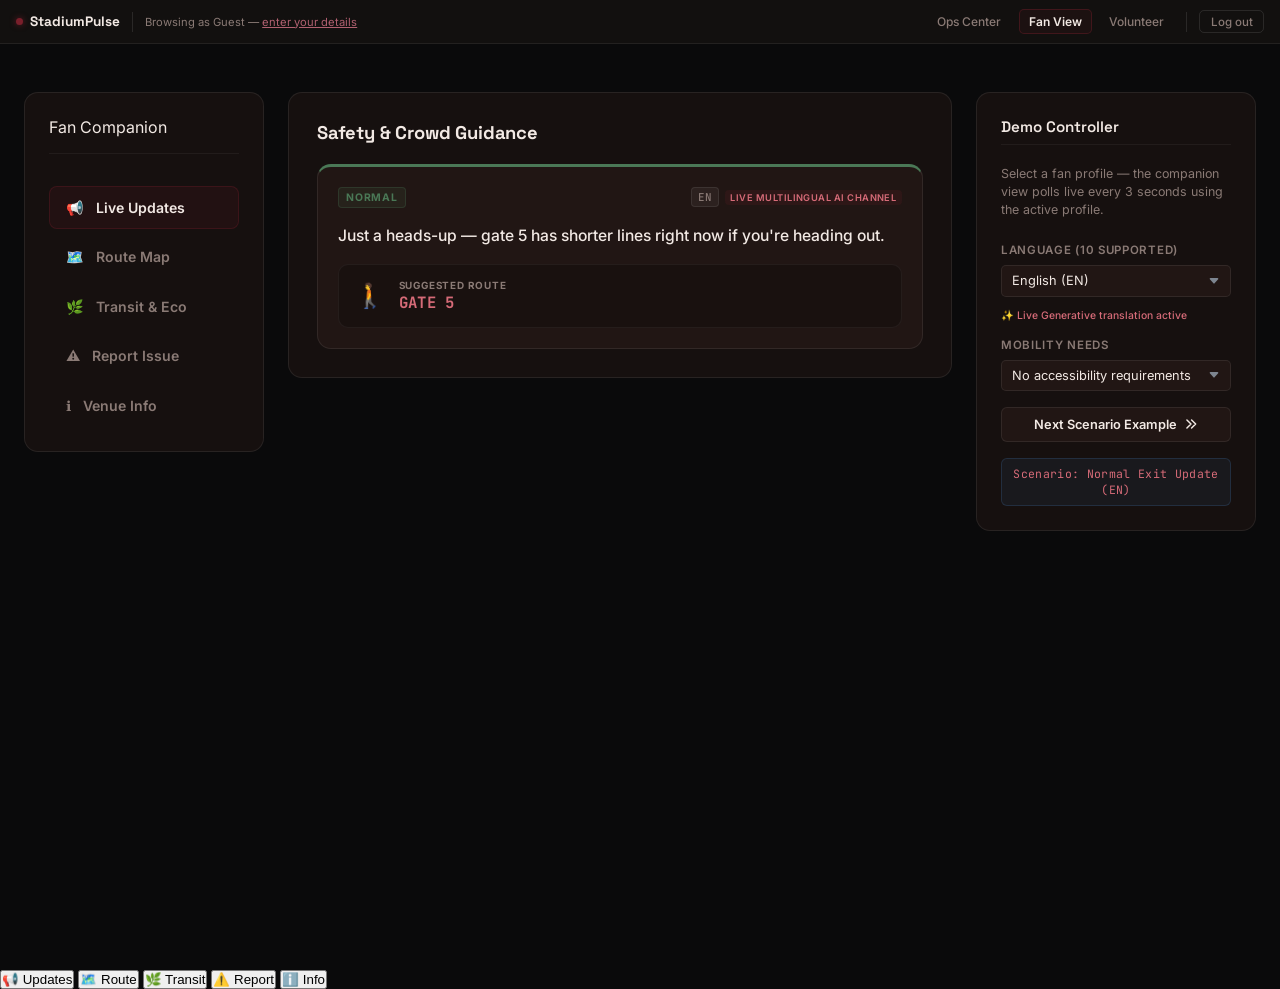
==== commit f7b15518: "style: remove duplicate headers and phone-frame chrome from all three portals" ====
--- a/frontend/fan-view/index.html
+++ b/frontend/fan-view/index.html
@@ -17,8 +17,6 @@
     <!-- Desktop Left Sidebar -->
     <aside class="fan-sidebar" aria-label="Sidebar Navigation">
       <div class="sidebar-branding">
-        <span class="pulse-indicator" aria-hidden="true"></span>
-        <h2>StadiumPulse</h2>
         <span class="view-tag">Fan Companion</span>
       </div>
       <nav class="sidebar-nav" role="tablist" aria-label="Desktop Navigation">
@@ -47,12 +45,8 @@
 
     <!-- Main Content Area -->
     <main class="fan-main-content">
-      <!-- Mobile Top Header (Hidden on Desktop) -->
+      <!-- Mobile Top Header (shows section label below session nav on mobile) -->
       <header class="mobile-header">
-        <div class="mobile-branding">
-          <span class="pulse-indicator" aria-hidden="true"></span>
-          <h2>StadiumPulse</h2>
-        </div>
         <span class="view-tag">Fan Companion</span>
       </header>
 
--- a/frontend/fan-view/styles.css
+++ b/frontend/fan-view/styles.css
@@ -88,17 +88,13 @@
 }
 
 .sidebar-branding {
-  display: flex;
-  flex-direction: column;
+  padding-bottom: 1rem;
+  border-bottom: 1px solid var(--border-subtle);
+  display: flex;
+  align-items: center;
   gap: 0.5rem;
 }
 
-.sidebar-branding h2 {
-  font-family: var(--font-header);
-  font-size: 1.25rem;
-  font-weight: 700;
-  color: var(--ink);
-}
 
 .sidebar-nav {
   display: flex;
@@ -695,11 +691,11 @@
   .fan-sidebar {
     display: none;
   }
+  /* Mobile header — portal label only, sits below session-nav bar */
   .mobile-header {
     display: flex;
-    justify-content: space-between;
     align-items: center;
-    padding: 1rem;
+    padding: 0.6rem 1rem;
     background: var(--surface);
     border-bottom: 1px solid var(--border);
   }
@@ -712,7 +708,7 @@
     border-right: none;
     border-bottom: none;
   }
-  
+
   /* Mobile bottom navigation */
   .mobile-tab-bar {
     display: block;
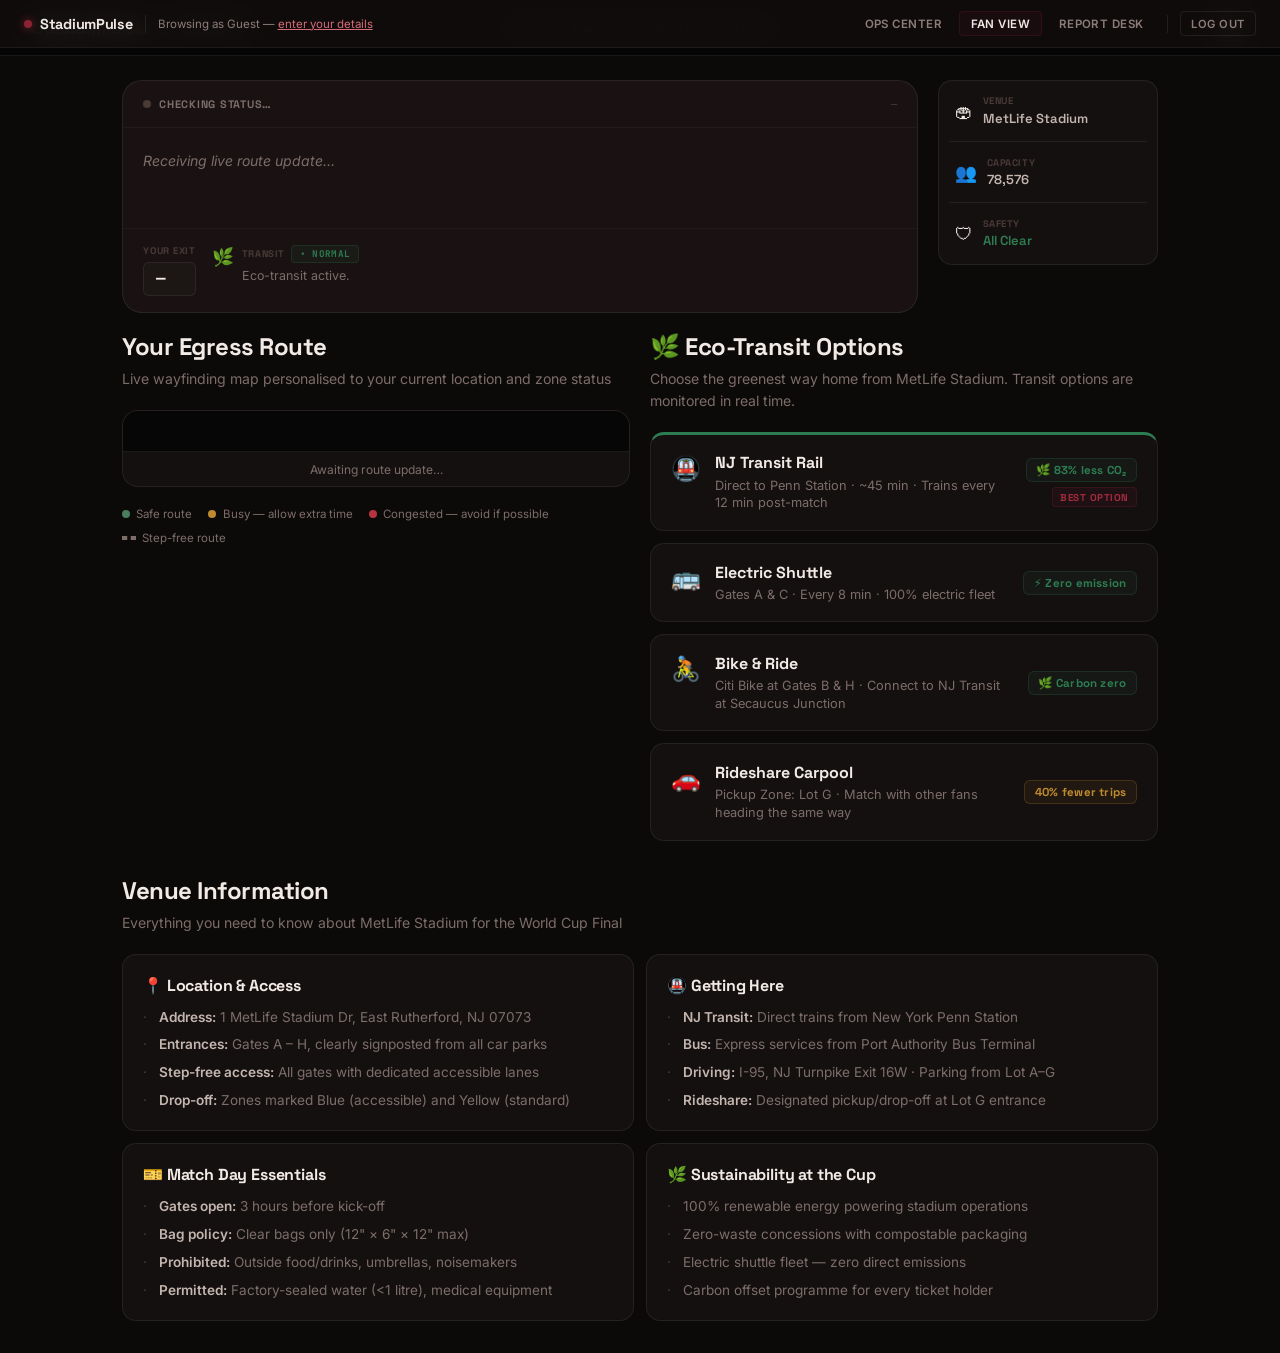
==== commit 687c7976: "Restructure: Rename volunteer to report, clean fan view tabs, and add SQLite database persistence fo" ====
--- a/frontend/fan-view/index.html
+++ b/frontend/fan-view/index.html
@@ -3,192 +3,343 @@
 <head>
   <meta charset="UTF-8">
   <meta name="viewport" content="width=device-width, initial-scale=1.0">
-  <title>StadiumPulse — Fan Companion View</title>
-  <meta name="description" content="StadiumPulse personalised crowd routing for FIFA World Cup 2026 fans.">
-  <!-- Fonts: Space Grotesk · Inter · JetBrains Mono -->
+  <title>StadiumPulse — Fan Companion</title>
+  <meta name="description" content="Your personal crowd-routing companion for the FIFA World Cup 2026 Final at MetLife Stadium.">
   <link rel="preconnect" href="https://fonts.googleapis.com">
   <link rel="preconnect" href="https://fonts.gstatic.com" crossorigin>
-  <link href="https://fonts.googleapis.com/css2?family=Space+Grotesk:wght@500;600;700&family=Inter:wght@400;500;600&family=JetBrains+Mono:wght@400;500;700&display=swap" rel="stylesheet">
+  <link href="https://fonts.googleapis.com/css2?family=Space+Grotesk:wght@400;500;600;700&family=Inter:wght@400;500;600&family=JetBrains+Mono:wght@400;500;700&display=swap" rel="stylesheet">
   <link rel="stylesheet" href="styles.css">
 </head>
-<body class="mobile-body">
-
-  <div class="fan-app-layout">
-    <!-- Desktop Left Sidebar -->
-    <aside class="fan-sidebar" aria-label="Sidebar Navigation">
-      <div class="sidebar-branding">
-        <span class="view-tag">Fan Companion</span>
-      </div>
-      <nav class="sidebar-nav" role="tablist" aria-label="Desktop Navigation">
-        <button class="nav-item active" data-tab="updates" role="tab" aria-selected="true" aria-controls="tab-panel-updates">
-          <span class="nav-icon" aria-hidden="true">📢</span>
-          <span class="nav-text">Live Updates</span>
-        </button>
-        <button class="nav-item" data-tab="route" role="tab" aria-selected="false" aria-controls="tab-panel-route">
-          <span class="nav-icon" aria-hidden="true">🗺️</span>
-          <span class="nav-text">Route Map</span>
-        </button>
-        <button class="nav-item" data-tab="transit" role="tab" aria-selected="false" aria-controls="tab-panel-transit">
-          <span class="nav-icon" aria-hidden="true">🌿</span>
-          <span class="nav-text">Transit & Eco</span>
-        </button>
-        <button class="nav-item" data-tab="report" role="tab" aria-selected="false" aria-controls="tab-panel-report">
-          <span class="nav-icon" aria-hidden="true">⚠️</span>
-          <span class="nav-text">Report Issue</span>
-        </button>
-        <button class="nav-item" data-tab="info" role="tab" aria-selected="false" aria-controls="tab-panel-info">
-          <span class="nav-icon" aria-hidden="true">ℹ️</span>
-          <span class="nav-text">Venue Info</span>
-        </button>
-      </nav>
-    </aside>
-
-    <!-- Main Content Area -->
-    <main class="fan-main-content">
-      <!-- Mobile Top Header (shows section label below session nav on mobile) -->
-      <header class="mobile-header">
-        <span class="view-tag">Fan Companion</span>
-      </header>
-
-      <!-- Tab Content Panels -->
-      <div class="fan-content-area">
-
-        <!-- TAB: Updates -->
-        <div id="tab-panel-updates" class="tab-panel" role="tabpanel">
-          <section class="panel-card nudge-section" aria-labelledby="notification-title">
-            <h3 id="notification-title" class="panel-title">Safety & Crowd Guidance</h3>
-            <div class="nudge-box-wrapper" id="nudge-display-wrapper" aria-live="polite">
-              <div class="nudge-loading">Receiving route updates…</div>
-            </div>
-          </section>
-        </div>
-
-        <!-- TAB: Route Map -->
-        <div id="tab-panel-route" class="tab-panel" role="tabpanel" style="display:none;">
-          <section class="panel-card map-placeholder" aria-label="Interactive Stadium Map">
-            <h3 class="panel-title">Your Custom Wayfinding Route</h3>
-            <div class="map-grid" id="map-grid-container">
-              <!-- Dynamically populated SVG will be injected here -->
-            </div>
-            <p class="map-caption" id="map-caption-text">Awaiting route update…</p>
-          </section>
-        </div>
-
-        <!-- TAB: Transit & Sustainability -->
-        <div id="tab-panel-transit" class="tab-panel" role="tabpanel" style="display:none;">
-          <section class="panel-card transit-section" aria-label="Route and Transit Information">
-            <h3 class="panel-title">Transit & Sustainability Guidance</h3>
-            <div id="transit-display-wrapper">
-              <!-- Dynamically generated card will be injected here by app.js -->
-              <p class="transit-card-text" style="color: var(--ink-muted); text-align: center; padding: 2rem;">No active transit advisories for your current profile.</p>
-            </div>
-          </section>
-        </div>
-
-        <!-- TAB: Report an Issue -->
-        <div id="tab-panel-report" class="tab-panel" role="tabpanel" style="display:none;">
-          <section class="panel-card report-info-panel" aria-label="Report an Issue">
-            <h3 class="panel-title">Report an Issue</h3>
-            <div class="report-box">
-              <span class="report-icon" aria-hidden="true">⚠️</span>
-              <h4>Control Room Dispatch</h4>
-              <p class="report-body">Are you noticing a medical emergency, security issue, facility hazard, or crowd congestion? Field volunteers are standing by to triage your report directly to stadium operators.</p>
-              <a href="/volunteer" class="btn btn-primary" style="margin-top: 1rem; width: auto; display: inline-flex;">Go to Volunteer Portal ↗</a>
-              <p class="report-note">Your report will be automatically translated and categorized by our AI triage pipeline.</p>
-            </div>
-          </section>
-        </div>
-
-        <!-- TAB: Venue & Ticket Info -->
-        <div id="tab-panel-info" class="tab-panel" role="tabpanel" style="display:none;">
-          <section class="panel-card tickets-info-panel" aria-label="Venue Information">
-            <h3 class="panel-title">Match & Venue Details</h3>
-            <div class="info-box">
-              <div class="tickets-icon" aria-hidden="true">🏟️</div>
-              <h4 class="tickets-title">MetLife Stadium</h4>
-              <p class="tickets-body">Host of the FIFA World Cup 2026 Final on July 19, 2026. Capacity: 78,576.</p>
-              <p class="tickets-body" style="margin-top: 0.5rem;">Match tickets are managed exclusively through the official FIFA ticketing platform.</p>
-              <a href="https://www.fifa.com/tickets" target="_blank" rel="noopener noreferrer" class="tickets-link" style="margin: 1rem 0;">fifa.com/tickets ↗</a>
-              <p class="tickets-note">StadiumPulse handles crowd routing and safety guidance — ticket management is out of scope for this demo.</p>
-            </div>
-          </section>
-        </div>
-
-      </div>
-    </main>
-
-    <!-- Demo Controller Panel -->
-    <aside class="demo-controls-panel" aria-label="Hackathon Demo Controller">
-      <h4>Demo Controller</h4>
-      <p>Select a fan profile — the companion view polls live every 3 seconds using the active profile.</p>
-
-      <div class="profile-selector">
-        <label for="lang-select">Language (10 Supported)</label>
-        <select id="lang-select" aria-label="Select language for nudge">
-          <option value="en" selected>English (EN)</option>
-          <option value="es">Spanish (ES)</option>
-          <option value="fr">French (FR)</option>
-          <option value="pt">Portuguese (PT)</option>
-          <option value="de">German (DE)</option>
-          <option value="ar">Arabic (AR)</option>
-          <option value="it">Italian (IT)</option>
-          <option value="ja">Japanese (JA)</option>
-          <option value="ko">Korean (KO)</option>
-          <option value="zh">Chinese (ZH)</option>
-        </select>
-        <div style="font-size: 0.65rem; color: var(--ink-muted); margin-top: 0.25rem; font-weight: 500;">
-          ✨ <span style="color: var(--accent-soft);">Live Generative translation active</span>
-        </div>
-      </div>
-
-      <div class="profile-selector">
-        <label for="mobility-select">Mobility needs</label>
-        <select id="mobility-select" aria-label="Select mobility needs">
-          <option value="false" selected>No accessibility requirements</option>
-          <option value="true">Step-free / accessible route</option>
-        </select>
-      </div>
-
-      <button class="btn btn-secondary" id="next-nudge-btn" aria-label="Cycle to next demo scenario">
-        Next Scenario Example
-        <svg xmlns="http://www.w3.org/2000/svg" width="14" height="14" fill="none" viewBox="0 0 24 24" stroke="currentColor" stroke-width="2.5" aria-hidden="true">
-          <path stroke-linecap="round" stroke-linejoin="round" d="M13 5l7 7-7 7M5 5l7 7-7 7" />
+<body class="fan-body">
+
+  <!-- ── TOP APP BAR ─────────────────────────────────────────────────── -->
+  <header class="app-bar" role="banner">
+    <div class="app-bar-left">
+      <span class="app-logo">StadiumPulse</span>
+      <div class="app-bar-live">
+        <span class="live-dot" id="fan-live-dot" aria-hidden="true"></span>
+        <span class="live-label" id="fan-live-label">CONNECTING</span>
+      </div>
+    </div>
+    <div class="app-bar-center">
+      <span class="venue-chip">🏟 MetLife Stadium · FIFA World Cup 2026 Final</span>
+    </div>
+    <div class="app-bar-right">
+      <button class="settings-trigger" id="settings-trigger-btn" aria-label="Open demo settings" aria-expanded="false" aria-controls="settings-drawer">
+        <svg width="20" height="20" viewBox="0 0 24 24" fill="none" stroke="currentColor" stroke-width="2" stroke-linecap="round" stroke-linejoin="round" aria-hidden="true">
+          <circle cx="12" cy="12" r="3"/>
+          <path d="M19.4 15a1.65 1.65 0 0 0 .33 1.82l.06.06a2 2 0 0 1-2.83 2.83l-.06-.06a1.65 1.65 0 0 0-1.82-.33 1.65 1.65 0 0 0-1 1.51V21a2 2 0 0 1-4 0v-.09A1.65 1.65 0 0 0 9 19.4a1.65 1.65 0 0 0-1.82.33l-.06.06a2 2 0 0 1-2.83-2.83l.06-.06A1.65 1.65 0 0 0 4.68 15a1.65 1.65 0 0 0-1.51-1H3a2 2 0 0 1 0-4h.09A1.65 1.65 0 0 0 4.6 9a1.65 1.65 0 0 0-.33-1.82l-.06-.06a2 2 0 0 1 2.83-2.83l.06.06A1.65 1.65 0 0 0 9 4.68a1.65 1.65 0 0 0 1-1.51V3a2 2 0 0 1 4 0v.09a1.65 1.65 0 0 0 1 1.51 1.65 1.65 0 0 0 1.82-.33l.06-.06a2 2 0 0 1 2.83 2.83l-.06.06A1.65 1.65 0 0 0 19.4 9a1.65 1.65 0 0 0 1.51 1H21a2 2 0 0 1 0 4h-.09a1.65 1.65 0 0 0-1.51 1z"/>
         </svg>
       </button>
-
-      <div class="demo-scenario-info" id="scenario-info-text" aria-live="polite">
-        Scenario: Normal Exit Update (EN)
-      </div>
-    </aside>
-  </div>
-
-  <!-- Mobile Bottom Tab Bar (Hidden on Desktop) -->
-  <footer class="mobile-tab-bar">
-    <nav class="mobile-nav" aria-label="App Navigation" role="tablist">
-      <button class="nav-item active" data-tab="updates" role="tab" aria-selected="true" aria-controls="tab-panel-updates">
-        <span class="nav-icon" aria-hidden="true">📢</span>
-        <span class="nav-text">Updates</span>
-      </button>
-      <button class="nav-item" data-tab="route" role="tab" aria-selected="false" aria-controls="tab-panel-route">
-        <span class="nav-icon" aria-hidden="true">🗺️</span>
-        <span class="nav-text">Route</span>
-      </button>
-      <button class="nav-item" data-tab="transit" role="tab" aria-selected="false" aria-controls="tab-panel-transit">
-        <span class="nav-icon" aria-hidden="true">🌿</span>
-        <span class="nav-text">Transit</span>
-      </button>
-      <button class="nav-item" data-tab="report" role="tab" aria-selected="false" aria-controls="tab-panel-report">
-        <span class="nav-icon" aria-hidden="true">⚠️</span>
-        <span class="nav-text">Report</span>
-      </button>
-      <button class="nav-item" data-tab="info" role="tab" aria-selected="false" aria-controls="tab-panel-info">
-        <span class="nav-icon" aria-hidden="true">ℹ️</span>
-        <span class="nav-text">Info</span>
-      </button>
-    </nav>
-  </footer>
+    </div>
+  </header>
+
+  <!-- ── SETTINGS DRAWER (demo controls, hidden by default) ──────────── -->
+  <aside id="settings-drawer" class="settings-drawer" aria-label="Demo Settings" hidden>
+    <div class="settings-drawer-header">
+      <span class="settings-drawer-title">Fan Profile &amp; Demo Controls</span>
+      <button class="settings-close-btn" id="settings-close-btn" aria-label="Close settings">✕</button>
+    </div>
+    <p class="settings-drawer-desc">Simulate different fan profiles to preview personalised routing in each language and accessibility mode.</p>
+
+    <div class="settings-field">
+      <label class="settings-label" for="lang-select">Language</label>
+      <select id="lang-select" class="settings-select" aria-label="Select language for nudge">
+        <option value="en" selected>🇬🇧 English</option>
+        <option value="es">🇪🇸 Español</option>
+        <option value="fr">🇫🇷 Français</option>
+        <option value="pt">🇧🇷 Português</option>
+        <option value="de">🇩🇪 Deutsch</option>
+        <option value="ar">🇸🇦 العربية</option>
+        <option value="it">🇮🇹 Italiano</option>
+        <option value="ja">🇯🇵 日本語</option>
+        <option value="ko">🇰🇷 한국어</option>
+        <option value="zh">🇨🇳 中文</option>
+      </select>
+    </div>
+
+    <div class="settings-field">
+      <label class="settings-label" for="mobility-select">Accessibility</label>
+      <select id="mobility-select" class="settings-select" aria-label="Select mobility needs">
+        <option value="false" selected>🚶 Standard routing</option>
+        <option value="true">♿ Step-free / accessible</option>
+      </select>
+    </div>
+
+    <button class="btn-cycle" id="next-nudge-btn" aria-label="Cycle demo scenarios">
+      Cycle Demo Scenario
+    </button>
+
+    <div class="scenario-chip" id="scenario-info-text" aria-live="polite">
+      Scenario: Normal Exit Update (EN)
+    </div>
+  </aside>
+  <div class="settings-overlay" id="settings-overlay" aria-hidden="true"></div>
+
+  <!-- ── MAIN CONTENT ────────────────────────────────────────────────── -->
+  <main class="fan-main" role="main" id="main-content">
+
+    <!-- ── TAB PANELS (all visible desktop, one at a time mobile) ─── -->
+
+    <!-- PANEL: Home / Updates -->
+    <section id="tab-panel-updates" class="tab-panel is-active" role="tabpanel" aria-labelledby="tab-btn-updates">
+
+      <!-- Hero nudge card -->
+      <div class="hero-nudge-card" aria-live="polite">
+        <div class="hero-nudge-header">
+          <div class="nudge-status-row">
+            <span class="nudge-status-dot" id="nudge-status-dot"></span>
+            <span class="nudge-status-label" id="nudge-status-label">Checking status…</span>
+          </div>
+          <span class="nudge-timestamp" id="nudge-timestamp">—</span>
+        </div>
+
+        <div id="nudge-display-wrapper" class="hero-nudge-body">
+          <p class="nudge-loading-text">Receiving live route update…</p>
+        </div>
+
+        <div class="hero-nudge-footer">
+          <div class="route-tag-group">
+            <span class="route-tag-label">YOUR EXIT</span>
+            <span class="route-tag" id="route-display">—</span>
+          </div>
+          <div class="transit-mini-row">
+            <span class="transit-tip-icon" aria-hidden="true">🌿</span>
+            <div>
+              <div class="transit-mini-meta">
+                <span class="transit-meta-label">TRANSIT</span>
+                <span id="transit-status-pill" class="transit-status-pill normal">• NORMAL</span>
+              </div>
+              <p id="transit-tip-display" class="transit-tip-text">Eco-transit active.</p>
+            </div>
+          </div>
+        </div>
+      </div>
+
+      <!-- Secondary: Quick info strip -->
+      <div class="quick-info-strip">
+        <div class="quick-info-item">
+          <span class="quick-info-icon" aria-hidden="true">🏟</span>
+          <div>
+            <span class="quick-info-label">Venue</span>
+            <span class="quick-info-value">MetLife Stadium</span>
+          </div>
+        </div>
+        <div class="quick-info-divider" aria-hidden="true"></div>
+        <div class="quick-info-item">
+          <span class="quick-info-icon" aria-hidden="true">👥</span>
+          <div>
+            <span class="quick-info-label">Capacity</span>
+            <span class="quick-info-value">78,576</span>
+          </div>
+        </div>
+        <div class="quick-info-divider" aria-hidden="true"></div>
+        <div class="quick-info-item">
+          <span class="quick-info-icon" aria-hidden="true">🛡</span>
+          <div>
+            <span class="quick-info-label">Safety</span>
+            <span class="quick-info-value" style="color: var(--eco-green);">All Clear</span>
+          </div>
+        </div>
+      </div>
+
+    </section>
+
+    <!-- PANEL: Egress Map -->
+    <section id="tab-panel-route" class="tab-panel" role="tabpanel" aria-labelledby="tab-btn-route" hidden>
+      <div class="section-header">
+        <h2 class="section-title">Your Egress Route</h2>
+        <p class="section-subtitle">Live wayfinding map personalised to your current location and zone status</p>
+      </div>
+      <div class="map-card">
+        <div class="map-inner" id="map-grid-container">
+          <!-- SVG generated by app.js -->
+        </div>
+        <p class="map-caption" id="map-caption-text">Awaiting route update…</p>
+      </div>
+      <div class="map-legend">
+        <div class="legend-item"><span class="legend-dot" style="background:var(--green)"></span><span>Safe route</span></div>
+        <div class="legend-item"><span class="legend-dot" style="background:var(--amber)"></span><span>Busy — allow extra time</span></div>
+        <div class="legend-item"><span class="legend-dot" style="background:var(--red)"></span><span>Congested — avoid if possible</span></div>
+        <div class="legend-item"><span class="legend-dot legend-dashed"></span><span>Step-free route</span></div>
+      </div>
+    </section>
+
+    <!-- PANEL: Transit -->
+    <section id="tab-panel-transit" class="tab-panel" role="tabpanel" aria-labelledby="tab-btn-transit" hidden>
+      <div class="section-header">
+        <h2 class="section-title">🌿 Eco-Transit Options</h2>
+        <p class="section-subtitle">Choose the greenest way home from MetLife Stadium. Transit options are monitored in real time.</p>
+      </div>
+
+      <div class="transit-options-list">
+        <article class="transit-option-card transit-option-top">
+          <div class="transit-option-left">
+            <span class="transit-option-icon" aria-hidden="true">🚇</span>
+            <div>
+              <h3 class="transit-option-name">NJ Transit Rail</h3>
+              <p class="transit-option-detail">Direct to Penn Station · ~45 min · Trains every 12 min post-match</p>
+            </div>
+          </div>
+          <div class="transit-option-right">
+            <span class="eco-badge-lg">🌿 83% less CO₂</span>
+            <span class="transit-option-badge best">Best Option</span>
+          </div>
+        </article>
+
+        <article class="transit-option-card">
+          <div class="transit-option-left">
+            <span class="transit-option-icon" aria-hidden="true">🚌</span>
+            <div>
+              <h3 class="transit-option-name">Electric Shuttle</h3>
+              <p class="transit-option-detail">Gates A &amp; C · Every 8 min · 100% electric fleet</p>
+            </div>
+          </div>
+          <div class="transit-option-right">
+            <span class="eco-badge-lg">⚡ Zero emission</span>
+          </div>
+        </article>
+
+        <article class="transit-option-card">
+          <div class="transit-option-left">
+            <span class="transit-option-icon" aria-hidden="true">🚴</span>
+            <div>
+              <h3 class="transit-option-name">Bike &amp; Ride</h3>
+              <p class="transit-option-detail">Citi Bike at Gates B &amp; H · Connect to NJ Transit at Secaucus Junction</p>
+            </div>
+          </div>
+          <div class="transit-option-right">
+            <span class="eco-badge-lg">🌿 Carbon zero</span>
+          </div>
+        </article>
+
+        <article class="transit-option-card">
+          <div class="transit-option-left">
+            <span class="transit-option-icon" aria-hidden="true">🚗</span>
+            <div>
+              <h3 class="transit-option-name">Rideshare Carpool</h3>
+              <p class="transit-option-detail">Pickup Zone: Lot G · Match with other fans heading the same way</p>
+            </div>
+          </div>
+          <div class="transit-option-right">
+            <span class="eco-badge-lg eco-badge-amber">40% fewer trips</span>
+          </div>
+        </article>
+      </div>
+
+      <!-- Live broadcast tip injected by JS if admin sets a transit alert -->
+      <div id="transit-display-wrapper"></div>
+    </section>
+
+
+
+    <!-- PANEL: Info -->
+    <section id="tab-panel-info" class="tab-panel" role="tabpanel" aria-labelledby="tab-btn-info" hidden>
+      <div class="section-header">
+        <h2 class="section-title">Venue Information</h2>
+        <p class="section-subtitle">Everything you need to know about MetLife Stadium for the World Cup Final</p>
+      </div>
+
+      <div class="info-blocks">
+
+        <div class="info-block">
+          <h3 class="info-block-title">📍 Location &amp; Access</h3>
+          <ul class="info-list">
+            <li><strong>Address:</strong> 1 MetLife Stadium Dr, East Rutherford, NJ 07073</li>
+            <li><strong>Entrances:</strong> Gates A – H, clearly signposted from all car parks</li>
+            <li><strong>Step-free access:</strong> All gates with dedicated accessible lanes</li>
+            <li><strong>Drop-off:</strong> Zones marked Blue (accessible) and Yellow (standard)</li>
+          </ul>
+        </div>
+
+        <div class="info-block">
+          <h3 class="info-block-title">🚇 Getting Here</h3>
+          <ul class="info-list">
+            <li><strong>NJ Transit:</strong> Direct trains from New York Penn Station</li>
+            <li><strong>Bus:</strong> Express services from Port Authority Bus Terminal</li>
+            <li><strong>Driving:</strong> I-95, NJ Turnpike Exit 16W · Parking from Lot A–G</li>
+            <li><strong>Rideshare:</strong> Designated pickup/drop-off at Lot G entrance</li>
+          </ul>
+        </div>
+
+        <div class="info-block">
+          <h3 class="info-block-title">🎫 Match Day Essentials</h3>
+          <ul class="info-list">
+            <li><strong>Gates open:</strong> 3 hours before kick-off</li>
+            <li><strong>Bag policy:</strong> Clear bags only (12" × 6" × 12" max)</li>
+            <li><strong>Prohibited:</strong> Outside food/drinks, umbrellas, noisemakers</li>
+            <li><strong>Permitted:</strong> Factory-sealed water (&lt;1 litre), medical equipment</li>
+          </ul>
+        </div>
+
+        <div class="info-block">
+          <h3 class="info-block-title">🌿 Sustainability at the Cup</h3>
+          <ul class="info-list">
+            <li>100% renewable energy powering stadium operations</li>
+            <li>Zero-waste concessions with compostable packaging</li>
+            <li>Electric shuttle fleet — zero direct emissions</li>
+            <li>Carbon offset programme for every ticket holder</li>
+          </ul>
+        </div>
+
+      </div>
+    </section>
+
+  </main>
+
+  <!-- ── BOTTOM TAB NAV ──────────────────────────────────────────────── -->
+  <nav class="bottom-nav" aria-label="App sections" role="tablist">
+    <button id="tab-btn-updates" class="bottom-nav-btn active" data-tab="updates" role="tab" aria-selected="true" aria-controls="tab-panel-updates">
+      <span class="bottom-nav-icon" aria-hidden="true">
+        <svg width="20" height="20" viewBox="0 0 24 24" fill="none" stroke="currentColor" stroke-width="2" stroke-linecap="round" stroke-linejoin="round"><path d="M18 8A6 6 0 0 0 6 8c0 7-3 9-3 9h18s-3-2-3-9"/><path d="M13.73 21a2 2 0 0 1-3.46 0"/></svg>
+      </span>
+      <span class="bottom-nav-label">Updates</span>
+    </button>
+    <button id="tab-btn-route" class="bottom-nav-btn" data-tab="route" role="tab" aria-selected="false" aria-controls="tab-panel-route">
+      <span class="bottom-nav-icon" aria-hidden="true">
+        <svg width="20" height="20" viewBox="0 0 24 24" fill="none" stroke="currentColor" stroke-width="2" stroke-linecap="round" stroke-linejoin="round"><polygon points="3 11 22 2 13 21 11 13 3 11"/></svg>
+      </span>
+      <span class="bottom-nav-label">Route</span>
+    </button>
+    <button id="tab-btn-transit" class="bottom-nav-btn" data-tab="transit" role="tab" aria-selected="false" aria-controls="tab-panel-transit">
+      <span class="bottom-nav-icon" aria-hidden="true">
+        <svg width="20" height="20" viewBox="0 0 24 24" fill="none" stroke="currentColor" stroke-width="2" stroke-linecap="round" stroke-linejoin="round"><rect x="2" y="7" width="20" height="14" rx="2"/><path d="M16 21V5a2 2 0 0 0-2-2h-4a2 2 0 0 0-2 2v16"/><path d="M6 7h.01M18 7h.01"/></svg>
+      </span>
+      <span class="bottom-nav-label">Transit</span>
+    </button>
+    <button id="tab-btn-info" class="bottom-nav-btn" data-tab="info" role="tab" aria-selected="false" aria-controls="tab-panel-info">
+      <span class="bottom-nav-icon" aria-hidden="true">
+        <svg width="20" height="20" viewBox="0 0 24 24" fill="none" stroke="currentColor" stroke-width="2" stroke-linecap="round" stroke-linejoin="round"><circle cx="12" cy="12" r="10"/><line x1="12" y1="16" x2="12" y2="12"/><line x1="12" y1="8" x2="12.01" y2="8"/></svg>
+      </span>
+      <span class="bottom-nav-label">Info</span>
+    </button>
+  </nav>
 
   <script src="app.js"></script>
   <script src="session-nav.js"></script>
+  <script>
+    // Settings drawer toggle
+    const trigger = document.getElementById('settings-trigger-btn');
+    const drawer  = document.getElementById('settings-drawer');
+    const overlay = document.getElementById('settings-overlay');
+    const closeBtn = document.getElementById('settings-close-btn');
+
+    function openDrawer() {
+      drawer.hidden = false;
+      overlay.classList.add('visible');
+      trigger.setAttribute('aria-expanded', 'true');
+      document.body.classList.add('drawer-open');
+    }
+    function closeDrawer() {
+      drawer.hidden = true;
+      overlay.classList.remove('visible');
+      trigger.setAttribute('aria-expanded', 'false');
+      document.body.classList.remove('drawer-open');
+    }
+
+    trigger.addEventListener('click', () => drawer.hidden ? openDrawer() : closeDrawer());
+    closeBtn.addEventListener('click', closeDrawer);
+    overlay.addEventListener('click', closeDrawer);
+  </script>
 </body>
 </html>
--- a/frontend/fan-view/styles.css
+++ b/frontend/fan-view/styles.css
@@ -1,761 +1,1135 @@
-/* ============================================================
-   StadiumPulse — Fan Companion View
-   Design system: Space Grotesk · Inter · JetBrains Mono
-   Same color tokens as dashboard; warmer mood weighting.
-   ============================================================ */
-
-@import url('https://fonts.googleapis.com/css2?family=Space+Grotesk:wght@500;600;700&family=Inter:wght@400;500;600&family=JetBrains+Mono:wght@400;500;700&display=swap');
-
-/* ── Design tokens ───────────────────────────────────────── */
+/* ═══════════════════════════════════════════════════════════════════
+   StadiumPulse — Fan Companion · Design System
+   Consumer-first. FIFA World Cup 2026.
+   ═══════════════════════════════════════════════════════════════════ */
+
+/* ── DESIGN TOKENS ──────────────────────────────────────────────────── */
 :root {
-  --bg-void:         #0A0A0B;
-  --surface:         #16100F;
-  --surface-raised:  #211614;
-  --border:          rgba(255, 255, 255, 0.08);
-  --border-subtle:   rgba(255, 255, 255, 0.05);
-
-  --ink:             #F2E9E4;
-  --ink-muted:       #8A7A75;
-  --ink-dim:         #5C4D4A;
+  /* Backgrounds */
+  --bg-void:         #060606;
+  --bg-page:         #0c0909;
+  --surface:         #141010;
+  --surface-raised:  #1c1614;
+  --surface-hero:    #1a1212;
+
+  /* Borders */
+  --border:          rgba(255,255,255,0.07);
+  --border-subtle:   rgba(255,255,255,0.04);
+  --border-strong:   rgba(255,255,255,0.12);
+
+  /* Ink / Text */
+  --ink:             #F2EAE5;
+  --ink-secondary:   #C4B5AE;
+  --ink-muted:       #7C6D69;
+  --ink-dim:         #4A3A37;
+
+  /* Brand */
+  --maroon:          #8B2333;
+  --maroon-light:    #A32B3F;
+  --maroon-glow:     rgba(139,35,51,0.22);
+  --maroon-fill:     rgba(139,35,51,0.10);
 
   /* Status */
-  --pulse-normal:    #4A7856;
+  --green:           #4A7C5E;
+  --amber:           #C08A2E;
+  --red:             #B8323F;
+
+  /* Eco */
+  --eco-green:       #2E7D52;
+  --eco-green-fill:  rgba(46,125,82,0.08);
+  --eco-green-border:rgba(46,125,82,0.22);
+
+  /* Typography */
+  --font-header:    'Space Grotesk', system-ui, sans-serif;
+  --font-body:      'Inter', system-ui, sans-serif;
+  --font-data:      'JetBrains Mono', 'Courier New', monospace;
+
+  /* Motion */
+  --ease-out:        cubic-bezier(0.16, 1, 0.3, 1);
+  --ease-in-out:     cubic-bezier(0.4, 0, 0.2, 1);
+
+  /* Layout */
+  --app-bar-height:  56px;
+  --bottom-nav-height: 72px;
+  --page-padding:    1.25rem;
+
+  /* Legacy tokens used by app.js renderMap */
+  --pulse-normal:    #4A7C5E;
   --pulse-watch:     #C08A2E;
   --pulse-critical:  #B8323F;
-
-  --normal-fill:     rgba(74, 120, 86,  0.12);
-  --normal-border:   rgba(74, 120, 86,  0.25);
-  --watch-fill:      rgba(192, 138, 46, 0.12);
-  --watch-border:    rgba(192, 138, 46, 0.25);
-  --critical-fill:   rgba(184, 50, 63,  0.08);
-  --critical-border: rgba(184, 50, 63,  0.18);
-
-  /* Warm accent colors */
-  --maroon-primary:  #7A1F2B;
-  --accent:          #7A1F2B;
-  --accent-soft:     #D66B78;
-
-  --font-header: 'Space Grotesk', system-ui, sans-serif;
-  --font-body:   'Inter', system-ui, sans-serif;
-  --font-data:   'JetBrains Mono', 'Courier New', monospace;
-
-  --ease-out: cubic-bezier(0.16, 1, 0.3, 1);
-}
-
-/* ── Reset ───────────────────────────────────────────────────── */
-*, *::before, *::after {
-  box-sizing: border-box;
-  margin: 0;
-  padding: 0;
-}
-
-/* ── Page background ─────────────────────────────────────────── */
-body.mobile-body {
-  background-color: var(--bg-void);
+  --maroon-primary:  #8B2333;
+}
+
+/* ── BASE RESET ─────────────────────────────────────────────────────── */
+*, *::before, *::after { box-sizing: border-box; margin: 0; padding: 0; }
+
+html {
+  height: 100%;
+  scroll-behavior: smooth;
+}
+
+body {
+  min-height: 100%;
+  background: var(--bg-page);
   color: var(--ink);
   font-family: var(--font-body);
   -webkit-font-smoothing: antialiased;
   -moz-osx-font-smoothing: grayscale;
-  min-height: 100vh;
-  margin: 0;
-  padding: 0;
+  /* Reserve space for fixed top bar + bottom nav */
+  padding-top: var(--app-bar-height);
+  padding-bottom: var(--bottom-nav-height);
+}
+
+/* ── APP BAR ────────────────────────────────────────────────────────── */
+.app-bar {
+  position: fixed;
+  top: 0; left: 0; right: 0;
+  height: var(--app-bar-height);
+  z-index: 200;
+  background: rgba(6,6,6,0.90);
+  backdrop-filter: blur(16px) saturate(120%);
+  -webkit-backdrop-filter: blur(16px) saturate(120%);
+  border-bottom: 1px solid var(--border);
+  display: grid;
+  grid-template-columns: 1fr auto 1fr;
+  align-items: center;
+  padding: 0 var(--page-padding);
+  gap: 0.75rem;
+}
+
+.app-bar-left {
+  display: flex;
+  align-items: center;
+  gap: 0.65rem;
+}
+
+.app-logo {
+  font-family: var(--font-header);
+  font-size: 1.1rem;
+  font-weight: 700;
+  color: var(--ink);
+  letter-spacing: -0.02em;
+  white-space: nowrap;
+}
+
+.app-bar-live {
+  display: flex;
+  align-items: center;
+  gap: 0.35rem;
+  background: var(--surface);
+  border: 1px solid var(--border);
+  border-radius: 20px;
+  padding: 0.2rem 0.55rem;
+}
+
+.live-dot {
+  width: 7px; height: 7px;
+  border-radius: 50%;
+  background: var(--ink-dim);
+  flex-shrink: 0;
+  transition: background 0.3s, box-shadow 0.3s;
+}
+.live-dot.live {
+  background: var(--eco-green);
+  box-shadow: 0 0 6px var(--eco-green);
+  animation: pulse-dot 1.8s ease-in-out infinite;
+}
+@keyframes pulse-dot {
+  0%, 100% { opacity: 1; }
+  50% { opacity: 0.4; }
+}
+
+.live-label {
+  font-family: var(--font-header);
+  font-size: 0.6rem;
+  font-weight: 700;
+  letter-spacing: 0.07em;
+  color: var(--ink-muted);
+  text-transform: uppercase;
+}
+
+.app-bar-center {
+  display: flex;
+  justify-content: center;
+}
+
+.venue-chip {
+  font-family: var(--font-body);
+  font-size: 0.72rem;
+  color: var(--ink-muted);
+  white-space: nowrap;
+  overflow: hidden;
+  text-overflow: ellipsis;
+  max-width: 300px;
+}
+
+.app-bar-right {
+  display: flex;
+  justify-content: flex-end;
+}
+
+.settings-trigger {
+  display: flex;
+  align-items: center;
+  justify-content: center;
+  width: 36px; height: 36px;
+  border-radius: 8px;
+  border: 1px solid var(--border);
+  background: var(--surface);
+  color: var(--ink-muted);
+  cursor: pointer;
+  transition: color 0.15s, border-color 0.15s, background 0.15s;
+}
+.settings-trigger:hover {
+  color: var(--ink);
+  border-color: var(--border-strong);
+  background: var(--surface-raised);
+}
+.settings-trigger:focus-visible {
+  outline: 2px solid var(--maroon);
+  outline-offset: 2px;
+}
+
+/* ── SETTINGS DRAWER ────────────────────────────────────────────────── */
+.settings-overlay {
+  display: none;
+  position: fixed;
+  inset: 0;
+  background: rgba(0,0,0,0.55);
+  z-index: 299;
+  opacity: 0;
+  transition: opacity 0.2s;
+}
+.settings-overlay.visible {
   display: block;
-}
-
-/* ── Responsive Web Layout ────────────────────────────────────── */
-.fan-app-layout {
-  display: grid;
-  grid-template-columns: 240px 1fr 280px;
-  min-height: 100vh;
-  max-width: 1400px;
+  opacity: 1;
+}
+
+.settings-drawer {
+  position: fixed;
+  top: 0; right: 0;
+  width: min(360px, 90vw);
+  height: 100%;
+  background: var(--surface);
+  border-left: 1px solid var(--border);
+  z-index: 300;
+  padding: 1.5rem;
+  display: flex;
+  flex-direction: column;
+  gap: 1.25rem;
+  overflow-y: auto;
+  animation: slide-in-right 0.25s var(--ease-out);
+}
+.settings-drawer[hidden] { display: none; }
+
+@keyframes slide-in-right {
+  from { transform: translateX(100%); opacity: 0; }
+  to   { transform: translateX(0);   opacity: 1; }
+}
+
+.settings-drawer-header {
+  display: flex;
+  align-items: center;
+  justify-content: space-between;
+  padding-bottom: 0.75rem;
+  border-bottom: 1px solid var(--border);
+}
+
+.settings-drawer-title {
+  font-family: var(--font-header);
+  font-size: 1rem;
+  font-weight: 700;
+  color: var(--ink);
+}
+
+.settings-close-btn {
+  background: none;
+  border: 1px solid var(--border);
+  border-radius: 6px;
+  color: var(--ink-muted);
+  width: 30px; height: 30px;
+  cursor: pointer;
+  font-size: 0.75rem;
+  display: flex; align-items: center; justify-content: center;
+  transition: color 0.15s;
+}
+.settings-close-btn:hover { color: var(--ink); }
+
+.settings-drawer-desc {
+  font-size: 0.82rem;
+  color: var(--ink-muted);
+  line-height: 1.5;
+}
+
+.settings-field {
+  display: flex;
+  flex-direction: column;
+  gap: 0.4rem;
+}
+
+.settings-label {
+  font-family: var(--font-header);
+  font-size: 0.65rem;
+  font-weight: 700;
+  text-transform: uppercase;
+  letter-spacing: 0.07em;
+  color: var(--ink-muted);
+}
+
+.settings-select {
+  background: var(--surface-raised);
+  border: 1px solid var(--border);
+  border-radius: 8px;
+  color: var(--ink);
+  font-family: var(--font-body);
+  font-size: 0.9rem;
+  padding: 0.65rem 0.85rem;
+  outline: none;
+  width: 100%;
+  appearance: none;
+  -webkit-appearance: none;
+  cursor: pointer;
+  transition: border-color 0.15s, box-shadow 0.15s;
+}
+.settings-select:focus {
+  border-color: var(--maroon);
+  box-shadow: 0 0 0 3px var(--maroon-glow);
+}
+
+.btn-cycle {
+  width: 100%;
+  padding: 0.75rem;
+  font-family: var(--font-header);
+  font-size: 0.92rem;
+  font-weight: 700;
+  border-radius: 8px;
+  cursor: pointer;
+  border: 1px solid var(--border-strong);
+  background: var(--surface-raised);
+  color: var(--ink);
+  transition: background 0.15s, border-color 0.15s;
+}
+.btn-cycle:hover {
+  background: rgba(255,255,255,0.06);
+  border-color: rgba(255,255,255,0.18);
+}
+
+.scenario-chip {
+  font-family: var(--font-data);
+  font-size: 0.68rem;
+  color: var(--ink-dim);
+  text-align: center;
+  padding: 0.6rem;
+  background: var(--bg-void);
+  border-radius: 6px;
+  border: 1px solid var(--border-subtle);
+}
+
+/* ── MAIN CONTENT AREA ──────────────────────────────────────────────── */
+.fan-main {
+  max-width: 680px;
   margin: 0 auto;
-  gap: 1.5rem;
-  padding: 1.5rem;
-  align-items: start;
-}
-
-/* Sidebar Navigation */
-.fan-sidebar {
+  padding: 1.25rem var(--page-padding);
+  display: flex;
+  flex-direction: column;
+  gap: 0;
+  min-height: calc(100vh - var(--app-bar-height) - var(--bottom-nav-height));
+}
+
+/* ── TAB PANELS ─────────────────────────────────────────────────────── */
+.tab-panel {
+  display: none;
+  flex-direction: column;
+  gap: 1.25rem;
+  animation: fade-in-up 0.3s var(--ease-out) both;
+}
+.tab-panel.is-active {
+  display: flex;
+}
+@keyframes fade-in-up {
+  from { opacity: 0; transform: translateY(12px); }
+  to   { opacity: 1; transform: translateY(0); }
+}
+
+/* ── SECTION HEADERS ────────────────────────────────────────────────── */
+.section-header {
+  margin-bottom: 0.25rem;
+}
+.section-title {
+  font-family: var(--font-header);
+  font-size: 1.5rem;
+  font-weight: 700;
+  color: var(--ink);
+  letter-spacing: -0.02em;
+  line-height: 1.2;
+  margin-bottom: 0.4rem;
+}
+.section-subtitle {
+  font-size: 0.88rem;
+  color: var(--ink-muted);
+  line-height: 1.55;
+}
+
+/* ═══════════════════════════════════════════════════════════════════
+   PANEL: UPDATES — Hero nudge card
+   ═══════════════════════════════════════════════════════════════════ */
+.hero-nudge-card {
+  background: var(--surface-hero);
+  border: 1px solid var(--border);
+  border-radius: 20px;
+  overflow: hidden;
+  display: flex;
+  flex-direction: column;
+  gap: 0;
+}
+
+.hero-nudge-header {
+  display: flex;
+  align-items: center;
+  justify-content: space-between;
+  padding: 1rem 1.25rem;
+  border-bottom: 1px solid var(--border-subtle);
+}
+
+.nudge-status-row {
+  display: flex;
+  align-items: center;
+  gap: 0.5rem;
+}
+
+.nudge-status-dot {
+  width: 8px; height: 8px;
+  border-radius: 50%;
+  background: var(--ink-dim);
+  flex-shrink: 0;
+  transition: background 0.3s;
+}
+
+.nudge-status-label {
+  font-family: var(--font-header);
+  font-size: 0.68rem;
+  font-weight: 700;
+  text-transform: uppercase;
+  letter-spacing: 0.07em;
+  color: var(--ink-muted);
+}
+
+.nudge-timestamp {
+  font-family: var(--font-data);
+  font-size: 0.65rem;
+  color: var(--ink-dim);
+}
+
+.hero-nudge-body {
+  padding: 1.5rem 1.25rem;
+  min-height: 100px;
+}
+
+.nudge-message {
+  font-family: var(--font-body);
+  font-size: 1.2rem;
+  font-weight: 500;
+  line-height: 1.65;
+  color: var(--ink);
+  letter-spacing: -0.005em;
+}
+
+.nudge-loading-text {
+  font-size: 0.88rem;
+  color: var(--ink-muted);
+  font-style: italic;
+}
+
+.hero-nudge-footer {
+  border-top: 1px solid var(--border-subtle);
+  padding: 1rem 1.25rem;
+  display: flex;
+  align-items: flex-start;
+  justify-content: space-between;
+  gap: 1rem;
+  flex-wrap: wrap;
+}
+
+.route-tag-group {
+  display: flex;
+  flex-direction: column;
+  gap: 0.3rem;
+}
+
+.route-tag-label {
+  font-family: var(--font-header);
+  font-size: 0.6rem;
+  font-weight: 700;
+  letter-spacing: 0.08em;
+  text-transform: uppercase;
+  color: var(--ink-dim);
+}
+
+.route-tag {
+  font-family: var(--font-data);
+  font-size: 1rem;
+  font-weight: 700;
+  color: var(--ink);
+  background: var(--surface-raised);
+  padding: 0.35rem 0.75rem;
+  border-radius: 6px;
+  border: 1px solid var(--border);
+  display: inline-block;
+}
+
+.transit-mini-row {
+  display: flex;
+  align-items: flex-start;
+  gap: 0.5rem;
+  flex: 1;
+  min-width: 0;
+}
+
+.transit-tip-icon {
+  font-size: 1.1rem;
+  flex-shrink: 0;
+  margin-top: 1px;
+}
+
+.transit-mini-meta {
+  display: flex;
+  align-items: center;
+  gap: 0.4rem;
+  margin-bottom: 0.25rem;
+}
+
+.transit-meta-label {
+  font-family: var(--font-header);
+  font-size: 0.6rem;
+  font-weight: 700;
+  text-transform: uppercase;
+  letter-spacing: 0.06em;
+  color: var(--ink-dim);
+}
+
+.transit-tip-text {
+  font-size: 0.78rem;
+  color: var(--ink-muted);
+  line-height: 1.4;
+}
+
+/* Transit status pills */
+.transit-status-pill {
+  display: inline-flex;
+  align-items: center;
+  font-family: var(--font-data);
+  font-size: 0.58rem;
+  font-weight: 700;
+  letter-spacing: 0.04em;
+  text-transform: uppercase;
+  padding: 0.12rem 0.45rem;
+  border-radius: 4px;
+}
+.transit-status-pill.normal {
+  background: var(--eco-green-fill);
+  color: var(--eco-green);
+  border: 1px solid var(--eco-green-border);
+}
+.transit-status-pill.watch {
+  background: rgba(192,138,46,0.08);
+  color: var(--amber);
+  border: 1px solid rgba(192,138,46,0.22);
+}
+.transit-status-pill.critical {
+  background: rgba(184,50,63,0.08);
+  color: var(--red);
+  border: 1px solid rgba(184,50,63,0.22);
+}
+
+/* Quick Info Strip */
+.quick-info-strip {
+  display: flex;
+  align-items: stretch;
   background: var(--surface);
   border: 1px solid var(--border);
   border-radius: 14px;
-  padding: 1.5rem;
-  display: flex;
-  flex-direction: column;
-  gap: 2rem;
-  position: sticky;
-  top: calc(var(--sp-nav-h, 44px) + 1.5rem);
-}
-
-.sidebar-branding {
-  padding-bottom: 1rem;
-  border-bottom: 1px solid var(--border-subtle);
-  display: flex;
-  align-items: center;
-  gap: 0.5rem;
-}
-
-
-.sidebar-nav {
-  display: flex;
-  flex-direction: column;
+  overflow: hidden;
+}
+
+.quick-info-item {
+  flex: 1;
+  display: flex;
+  align-items: center;
+  gap: 0.6rem;
+  padding: 0.9rem 1rem;
+}
+
+.quick-info-icon {
+  font-size: 1.1rem;
+  flex-shrink: 0;
+}
+
+.quick-info-item > div {
+  display: flex;
+  flex-direction: column;
+  gap: 0.15rem;
+  min-width: 0;
+}
+
+.quick-info-label {
+  font-family: var(--font-header);
+  font-size: 0.6rem;
+  font-weight: 700;
+  letter-spacing: 0.06em;
+  text-transform: uppercase;
+  color: var(--ink-dim);
+  display: block;
+}
+
+.quick-info-value {
+  font-family: var(--font-header);
+  font-size: 0.82rem;
+  font-weight: 600;
+  color: var(--ink-secondary);
+  white-space: nowrap;
+  overflow: hidden;
+  text-overflow: ellipsis;
+}
+
+.quick-info-divider {
+  width: 1px;
+  background: var(--border);
+  flex-shrink: 0;
+  margin: 0.6rem 0;
+}
+
+/* ═══════════════════════════════════════════════════════════════════
+   PANEL: ROUTE MAP
+   ═══════════════════════════════════════════════════════════════════ */
+.map-card {
+  background: var(--surface);
+  border: 1px solid var(--border);
+  border-radius: 16px;
+  overflow: hidden;
+}
+
+.map-inner {
+  background: var(--bg-void);
+  padding: 1.25rem;
+}
+
+.map-caption {
+  font-size: 0.75rem;
+  color: var(--ink-muted);
+  text-align: center;
+  padding: 0.6rem 1rem;
+  border-top: 1px solid var(--border-subtle);
+}
+
+.map-svg {
+  display: block;
+  width: 100%;
+}
+
+/* Map node text labels (used by app.js) */
+.map-node-text, .map-dest-text {
+  font-family: var(--font-data);
+  font-size: 8px;
+  font-weight: 700;
+  fill: var(--ink-muted);
+}
+.map-dest-text {
+  fill: var(--ink);
+}
+
+/* Animation hooks used by app.js */
+.map-dest-animated {
+  animation: map-scale 0.5s var(--ease-out);
+}
+@keyframes map-scale {
+  0%   { transform: scale(0.6); }
+  100% { transform: scale(1); }
+}
+.map-dest-ring-animated {
+  animation: map-ping 1.5s var(--ease-out) infinite;
+}
+@keyframes map-ping {
+  0%   { r: 9;  opacity: 0.8; stroke-width: 2;   }
+  100% { r: 24; opacity: 0;   stroke-width: 0.5; }
+}
+
+.map-legend {
+  display: flex;
+  flex-wrap: wrap;
+  gap: 0.6rem 1rem;
+  margin-top: 0.25rem;
+}
+
+.legend-item {
+  display: flex;
+  align-items: center;
   gap: 0.4rem;
-}
-
-.sidebar-nav .nav-item {
+  font-size: 0.72rem;
+  color: var(--ink-muted);
+}
+
+.legend-dot {
+  width: 8px; height: 8px;
+  border-radius: 50%;
+  flex-shrink: 0;
+}
+.legend-dashed {
   background: none;
-  border: 1px solid transparent;
-  border-radius: 8px;
-  color: var(--ink-muted);
-  padding: 0.75rem 1rem;
-  text-align: left;
-  font-family: var(--font-body);
-  font-size: 0.88rem;
-  font-weight: 600;
-  cursor: pointer;
-  display: flex;
-  align-items: center;
+  border: 2px dashed var(--ink-muted);
+  border-radius: 0;
+  width: 14px;
+  height: 0;
+}
+
+/* ═══════════════════════════════════════════════════════════════════
+   PANEL: TRANSIT
+   ═══════════════════════════════════════════════════════════════════ */
+.transit-options-list {
+  display: flex;
+  flex-direction: column;
   gap: 0.75rem;
-  transition: all 0.18s ease;
-  width: 100%;
-}
-
-.sidebar-nav .nav-item:hover {
-  background: var(--surface-raised);
-  color: var(--ink);
-}
-
-.sidebar-nav .nav-item.active {
-  background: rgba(122, 31, 43, 0.12);
-  border-color: rgba(122, 31, 43, 0.3);
-  color: var(--ink);
-}
-
-/* Main Content Area */
-.fan-main-content {
-  display: flex;
-  flex-direction: column;
-  gap: 1.5rem;
-  width: 100%;
-}
-
-.mobile-header {
-  display: none;
-}
-
-.fan-content-area {
-  display: flex;
-  flex-direction: column;
-  gap: 1.5rem;
-  width: 100%;
-}
-
-/* Panels styling */
-.panel-card {
+}
+
+.transit-option-card {
   background: var(--surface);
   border: 1px solid var(--border);
   border-radius: 14px;
-  padding: 1.75rem;
-  display: flex;
-  flex-direction: column;
-  gap: 1.25rem;
-}
-
-.panel-title {
-  font-family: var(--font-header);
-  font-size: 1.15rem;
-  font-weight: 700;
-  color: var(--ink);
-  letter-spacing: -0.01em;
-}
-
-/* ── Nudge Card ──────────────────────────────────────────────── */
-.nudge-card {
+  padding: 1.1rem 1.25rem;
+  display: flex;
+  align-items: center;
+  justify-content: space-between;
+  gap: 1rem;
+  transition: border-color 0.15s, background 0.15s;
+}
+
+.transit-option-card:hover {
+  border-color: var(--border-strong);
   background: var(--surface-raised);
+}
+
+.transit-option-top {
+  border-top: 3px solid var(--eco-green);
+}
+
+.transit-option-left {
+  display: flex;
+  align-items: flex-start;
+  gap: 0.85rem;
+  flex: 1;
+  min-width: 0;
+}
+
+.transit-option-icon {
+  font-size: 1.5rem;
+  flex-shrink: 0;
+  margin-top: 0.1rem;
+}
+
+.transit-option-name {
+  font-family: var(--font-header);
+  font-size: 1rem;
+  font-weight: 700;
+  color: var(--ink);
+  margin-bottom: 0.2rem;
+}
+
+.transit-option-detail {
+  font-size: 0.8rem;
+  color: var(--ink-muted);
+  line-height: 1.4;
+}
+
+.transit-option-right {
+  display: flex;
+  flex-direction: column;
+  align-items: flex-end;
+  gap: 0.35rem;
+  flex-shrink: 0;
+}
+
+.eco-badge-lg {
+  display: inline-flex;
+  align-items: center;
+  gap: 0.25rem;
+  background: var(--eco-green-fill);
+  border: 1px solid var(--eco-green-border);
+  border-radius: 6px;
+  padding: 0.25rem 0.6rem;
+  font-family: var(--font-header);
+  font-size: 0.72rem;
+  font-weight: 700;
+  color: var(--eco-green);
+  letter-spacing: 0.02em;
+  white-space: nowrap;
+}
+.eco-badge-lg.eco-badge-amber {
+  background: rgba(192,138,46,0.08);
+  border-color: rgba(192,138,46,0.22);
+  color: var(--amber);
+}
+
+.transit-option-badge {
+  font-family: var(--font-header);
+  font-size: 0.62rem;
+  font-weight: 700;
+  letter-spacing: 0.05em;
+  text-transform: uppercase;
+  border-radius: 4px;
+  padding: 0.15rem 0.45rem;
+}
+.transit-option-badge.best {
+  background: var(--maroon-fill);
+  color: var(--maroon-light);
+  border: 1px solid var(--maroon-glow);
+}
+
+/* Eco badge (legacy — used by eco-info cards in earlier code, kept for compat) */
+.eco-badge {
+  display: inline-flex;
+  align-items: center;
+  gap: 0.3rem;
+  background: var(--eco-green-fill);
+  border: 1px solid var(--eco-green-border);
+  border-radius: 4px;
+  padding: 0.12rem 0.45rem;
+  font-family: var(--font-header);
+  font-size: 0.62rem;
+  font-weight: 700;
+  color: var(--eco-green);
+  letter-spacing: 0.04em;
+  text-transform: uppercase;
+  width: fit-content;
+}
+
+/* ═══════════════════════════════════════════════════════════════════
+   PANEL: REPORT
+   ═══════════════════════════════════════════════════════════════════ */
+.report-hero {
+  background: var(--surface);
   border: 1px solid var(--border);
-  border-top: 3px solid var(--border);
-  border-radius: 14px;
-  padding: 1.25rem;
-  display: flex;
-  flex-direction: column;
-  gap: 1rem;
-  transition: background 0.3s, box-shadow 0.3s;
-}
-
-.nudge-low      { border-top-color: var(--pulse-normal); }
-.nudge-medium   { border-top-color: var(--pulse-watch); }
-.nudge-critical { border-top-color: var(--pulse-critical); }
-
-.nudge-card.nudge-highlight {
-  animation: nudge-pulse 2s var(--ease-out) forwards;
-}
-
-@keyframes nudge-pulse {
-  0%   { transform: scale(1.01); box-shadow: 0 0 18px rgba(122, 31, 43, 0.25); }
-  100% { transform: scale(1);    box-shadow: none; }
-}
-
-@media (prefers-reduced-motion: reduce) {
-  .nudge-card.nudge-highlight {
-    animation: none;
-    border-color: var(--accent-soft);
-  }
-}
-
-.nudge-meta-bar {
-  display: flex;
-  justify-content: space-between;
-  align-items: center;
-}
-
-.urgency-badge {
-  font-family: var(--font-body);
-  font-size: 0.65rem;
-  font-weight: 700;
-  text-transform: uppercase;
-  letter-spacing: 0.07em;
-  padding: 0.18rem 0.45rem;
-  border-radius: 4px;
-  border: 1px solid transparent;
-}
-
-.urgency-badge-low {
-  background: var(--normal-fill);
-  color: var(--pulse-normal);
-  border-color: var(--normal-border);
-}
-
-.urgency-badge-medium {
-  background: var(--watch-fill);
-  color: var(--pulse-watch);
-  border-color: var(--watch-border);
-}
-
-.urgency-badge-critical {
-  background: var(--critical-fill);
-  color: var(--pulse-critical);
-  border-color: var(--critical-border);
-}
-
-.lang-indicator {
-  font-family: var(--font-data);
-  font-size: 0.68rem;
-  font-weight: 500;
-  color: var(--ink-muted);
-  background: rgba(255, 255, 255, 0.05);
-  padding: 0.12rem 0.35rem;
-  border-radius: 4px;
-  border: 1px solid var(--border);
-  letter-spacing: 0.05em;
-}
-
-.nudge-body {
-  font-family: var(--font-body);
-  font-size: 0.98rem;
-  font-weight: 500;
-  color: var(--ink);
-  line-height: 1.55;
-}
-
-.nudge-route-box {
-  background: rgba(0, 0, 0, 0.22);
-  border: 1px solid var(--border-subtle);
+  border-radius: 20px;
+  padding: 2rem 1.5rem;
+  text-align: center;
+  display: flex;
+  flex-direction: column;
+  align-items: center;
+  gap: 0.85rem;
+}
+
+.report-hero-icon {
+  font-size: 2.5rem;
+  width: 64px; height: 64px;
+  background: var(--maroon-fill);
+  border: 1px solid var(--maroon-glow);
+  border-radius: 16px;
+  display: flex;
+  align-items: center;
+  justify-content: center;
+  margin-bottom: 0.25rem;
+}
+
+.report-hero-title {
+  font-family: var(--font-header);
+  font-size: 1.25rem;
+  font-weight: 700;
+  color: var(--ink);
+  letter-spacing: -0.015em;
+}
+
+.report-hero-body {
+  font-size: 0.88rem;
+  color: var(--ink-muted);
+  line-height: 1.6;
+  max-width: 400px;
+}
+
+.btn-report-cta {
+  display: inline-flex;
+  align-items: center;
+  gap: 0.45rem;
+  background: var(--maroon);
+  color: #fff;
+  font-family: var(--font-header);
+  font-size: 0.95rem;
+  font-weight: 700;
+  padding: 0.75rem 1.5rem;
   border-radius: 10px;
-  padding: 0.85rem 1rem;
-  display: flex;
-  align-items: center;
-  gap: 0.85rem;
-}
-
-.route-direction-icon {
-  font-size: 1.5rem;
-  line-height: 1;
-  flex-shrink: 0;
-}
-
-.route-text-content {
-  display: flex;
-  flex-direction: column;
-  gap: 0.1rem;
-}
-
-.route-lbl {
-  font-size: 0.62rem;
-  font-weight: 700;
-  text-transform: uppercase;
-  letter-spacing: 0.08em;
-  color: var(--ink-muted);
-}
-
-.route-val {
-  font-family: var(--font-data);
-  font-size: 0.98rem;
-  font-weight: 700;
-  color: var(--accent-soft);
-  letter-spacing: 0.02em;
-}
-
-.accessibility-pill {
-  align-self: flex-start;
-  font-size: 0.62rem;
-  font-weight: 600;
-  color: #79C0FF;
-  background: rgba(121, 192, 255, 0.10);
-  padding: 0.18rem 0.45rem;
-  border-radius: 4px;
-  border: 1px solid rgba(121, 192, 255, 0.20);
-}
-
-/* ── Transit and Sustainability Tip ──────────────────────────── */
-.transit-section {
-  width: 100%;
-}
-
-.transit-card {
-  border-radius: 12px;
-  padding: 1rem 1.25rem;
-  border: 1px solid transparent;
-  display: flex;
-  flex-direction: column;
-  gap: 0.5rem;
-}
-
-.transit-card-header {
-  display: flex;
-  align-items: center;
-  gap: 0.5rem;
-}
-
-.transit-card-icon {
-  font-size: 1.2rem;
-  line-height: 1;
-  flex-shrink: 0;
-}
-
-.transit-card-title {
-  font-family: var(--font-header);
-  font-size: 0.75rem;
-  font-weight: 700;
-  text-transform: uppercase;
-  letter-spacing: 0.05em;
-  margin: 0;
-}
-
-.transit-card-text {
-  font-family: var(--font-body);
-  font-size: 0.85rem;
-  font-weight: 500;
-  line-height: 1.5;
-}
-
-.transit-card-eco {
-  background: rgba(74, 120, 86,  0.08);
-  border-color: rgba(74, 120, 86,  0.18);
-}
-.transit-card-eco .transit-card-title {
-  color: #72C085;
-}
-.transit-card-eco .transit-card-text {
-  color: var(--ink);
-}
-
-.transit-card-speed {
-  background: rgba(122, 31, 43, 0.08);
-  border-color: rgba(122, 31, 43, 0.18);
-}
-.transit-card-speed .transit-card-title {
-  color: var(--accent-soft);
-}
-.transit-card-speed .transit-card-text {
-  color: var(--ink);
-}
-
-/* ── Loading state ───────────────────────────────────────────── */
-.nudge-loading {
-  text-align: center;
-  padding: 2.5rem;
-  color: var(--ink-muted);
-  font-size: 0.88rem;
-}
-
-/* ── SVG Wayfinding Map ─────────────────────────────────────── */
-.map-placeholder {
-  background: rgba(10, 10, 11, 0.55);
-}
-
-.map-grid {
-  flex: 1;
-  background: radial-gradient(circle, rgba(255,255,255,0.03) 1px, transparent 1px);
-  background-size: 18px 18px;
-  border-radius: 10px;
-  border: 1px dashed var(--border);
-  min-height: 220px;
-  display: flex;
-  align-items: stretch;
-}
-
-.map-svg {
-  width: 100%;
-  height: 100%;
-  display: block;
-  border-radius: 10px;
-  overflow: visible;
-}
-
-.map-node-text {
-  font-family: var(--font-body);
-  font-size: 9px;
-  font-weight: 600;
-  fill: var(--ink-muted);
-}
-
-.map-dest-text {
-  font-family: var(--font-data);
-  font-size: 8px;
-  font-weight: 700;
-  fill: var(--ink);
-}
-
-@keyframes map-dest-arrive {
-  0%   { opacity: 0; transform: scale(0.5) translate(-50%, -50%); }
-  60%  { opacity: 1; transform: scale(1.15) translate(-43.5%, -43.5%); }
-  100% { opacity: 1; transform: scale(1) translate(-50%, -50%); }
-}
-
-@keyframes map-dest-ring {
-  0%   { r: 10; opacity: 0.7; }
-  100% { r: 20; opacity: 0; }
-}
-
-.map-dest-animated {
-  animation: map-dest-arrive 0.5s var(--ease-out) both;
-}
-
-.map-dest-ring-animated {
-  animation: map-dest-ring 0.8s ease-out forwards;
-}
-
-@media (prefers-reduced-motion: reduce) {
-  .map-dest-animated,
-  .map-dest-ring-animated {
-    animation: none;
-  }
-}
-
-.map-caption {
-  font-family: var(--font-body);
-  font-size: 0.72rem;
-  color: var(--ink-dim);
-  text-align: center;
-  line-height: 1.4;
-  margin-top: 0.5rem;
-}
-
-/* ── Report Issue Panel ──────────────────────────────────────── */
-.report-box {
-  background: var(--surface-raised);
+  text-decoration: none;
+  transition: background 0.15s, transform 0.1s;
+  margin-top: 0.25rem;
+}
+.btn-report-cta:hover {
+  background: var(--maroon-light);
+  transform: translateY(-1px);
+}
+.btn-report-cta:active { transform: translateY(0); }
+
+.report-info-grid {
+  display: grid;
+  grid-template-columns: 1fr 1fr;
+  gap: 0.75rem;
+}
+
+.report-info-item {
+  background: var(--surface);
   border: 1px solid var(--border);
   border-radius: 12px;
-  padding: 1.75rem;
-  display: flex;
-  flex-direction: column;
-  align-items: center;
-  text-align: center;
-  gap: 0.85rem;
-}
-
-.report-icon {
-  font-size: 2.5rem;
-  line-height: 1;
-  margin-bottom: 0.25rem;
-}
-
-.report-box h4 {
-  font-family: var(--font-header);
-  font-size: 1.1rem;
-  font-weight: 700;
-  color: var(--ink);
-  margin: 0;
-}
-
-.report-body {
-  font-size: 0.85rem;
-  color: var(--ink-muted);
-  line-height: 1.5;
-  margin: 0;
-  max-width: 440px;
-}
-
-.report-note {
-  font-size: 0.7rem;
-  color: var(--ink-muted);
-  opacity: 0.6;
-  margin: 0;
-}
-
-/* ── Venue and Ticket Info ───────────────────────────────────── */
-.info-box {
-  background: var(--surface-raised);
-  border: 1px solid var(--border);
-  border-radius: 12px;
-  padding: 1.75rem;
-  display: flex;
-  flex-direction: column;
-  align-items: center;
-  text-align: center;
-  gap: 0.85rem;
-}
-
-.tickets-icon {
-  font-size: 2.5rem;
-  line-height: 1;
-  opacity: 0.7;
-}
-
-.tickets-title {
-  font-family: var(--font-header);
-  font-size: 1.1rem;
-  font-weight: 700;
-  color: var(--ink);
-  margin: 0;
-}
-
-.tickets-body {
-  font-size: 0.85rem;
-  color: var(--ink-muted);
-  line-height: 1.5;
-  margin: 0;
-  max-width: 440px;
-}
-
-.tickets-link {
-  display: inline-flex;
-  align-items: center;
-  font-family: var(--font-header);
+  padding: 1rem;
+  display: flex;
+  flex-direction: column;
+  gap: 0.3rem;
+}
+
+.report-info-icon {
+  font-size: 1.25rem;
+}
+
+.report-info-label {
+  font-family: var(--font-header);
+  font-size: 0.75rem;
+  font-weight: 700;
+  color: var(--ink-muted);
+  text-transform: uppercase;
+  letter-spacing: 0.04em;
+}
+
+.report-info-val {
   font-size: 0.82rem;
-  font-weight: 600;
-  color: var(--ink);
-  background: var(--maroon-primary);
-  border: 1px solid transparent;
-  border-radius: 6px;
-  padding: 0.45rem 1rem;
-  text-decoration: none;
-  transition: filter 0.18s, box-shadow 0.18s;
-}
-.tickets-link:hover {
-  filter: brightness(1.15);
-  box-shadow: 0 4px 12px rgba(122, 31, 43, 0.3);
-}
-
-.tickets-note {
-  font-size: 0.7rem;
-  color: var(--ink-muted);
-  opacity: 0.65;
-  margin: 0;
-  line-height: 1.45;
-}
-
-/* ── Demo controls panel ─────────────────────────────────────── */
-.demo-controls-panel {
+  color: var(--ink-secondary);
+  line-height: 1.3;
+}
+
+/* ═══════════════════════════════════════════════════════════════════
+   PANEL: INFO
+   ═══════════════════════════════════════════════════════════════════ */
+.info-blocks {
+  display: flex;
+  flex-direction: column;
+  gap: 0.75rem;
+}
+
+.info-block {
   background: var(--surface);
   border: 1px solid var(--border);
   border-radius: 14px;
-  padding: 1.5rem;
-  display: flex;
-  flex-direction: column;
-  gap: 1rem;
-  position: sticky;
-  top: calc(var(--sp-nav-h, 44px) + 1.5rem);
-}
-
-.demo-controls-panel h4 {
-  font-family: var(--font-header);
-  font-size: 0.95rem;
+  padding: 1.25rem;
+}
+
+.info-block-title {
+  font-family: var(--font-header);
+  font-size: 1rem;
+  font-weight: 700;
+  color: var(--ink);
+  margin-bottom: 0.75rem;
+  letter-spacing: -0.01em;
+}
+
+.info-list {
+  list-style: none;
+  display: flex;
+  flex-direction: column;
+  gap: 0.5rem;
+}
+
+.info-list li {
+  font-size: 0.85rem;
+  color: var(--ink-muted);
+  line-height: 1.45;
+  padding-left: 1rem;
+  position: relative;
+}
+.info-list li::before {
+  content: '·';
+  position: absolute;
+  left: 0;
+  color: var(--ink-dim);
+}
+
+.info-list li strong {
+  color: var(--ink-secondary);
   font-weight: 600;
-  color: var(--ink);
-  margin-bottom: 0.25rem;
-  padding-bottom: 0.5rem;
-  border-bottom: 1px solid var(--border-subtle);
-}
-
-.demo-controls-panel p {
-  font-size: 0.78rem;
-  color: var(--ink-muted);
-  margin-bottom: 0.5rem;
-  line-height: 1.45;
-}
-
-/* Buttons */
-.btn {
-  display: inline-flex;
+}
+
+/* ═══════════════════════════════════════════════════════════════════
+   BOTTOM NAVIGATION BAR
+   ═══════════════════════════════════════════════════════════════════ */
+.bottom-nav {
+  position: fixed;
+  bottom: 0; left: 0; right: 0;
+  height: var(--bottom-nav-height);
+  z-index: 200;
+  background: rgba(6,6,6,0.92);
+  backdrop-filter: blur(20px) saturate(130%);
+  -webkit-backdrop-filter: blur(20px) saturate(130%);
+  border-top: 1px solid var(--border);
+  display: flex;
+  align-items: stretch;
+  padding: 0 0.25rem;
+  padding-bottom: env(safe-area-inset-bottom, 0);
+}
+
+.bottom-nav-btn {
+  flex: 1;
+  display: flex;
+  flex-direction: column;
   align-items: center;
   justify-content: center;
-  gap: 0.4rem;
-  font-family: var(--font-body);
-  font-size: 0.8rem;
+  gap: 0.3rem;
+  background: none;
+  border: none;
+  cursor: pointer;
+  padding: 0.5rem 0.25rem;
+  border-radius: 0;
+  color: var(--ink-dim);
+  transition: color 0.15s;
+  position: relative;
+}
+
+.bottom-nav-btn::before {
+  content: '';
+  position: absolute;
+  top: 0;
+  left: 50%;
+  transform: translateX(-50%);
+  width: 28px;
+  height: 2px;
+  border-radius: 0 0 3px 3px;
+  background: var(--maroon);
+  opacity: 0;
+  transition: opacity 0.15s;
+}
+
+.bottom-nav-btn:hover { color: var(--ink-muted); }
+
+.bottom-nav-btn.active {
+  color: var(--ink);
+}
+.bottom-nav-btn.active::before {
+  opacity: 1;
+}
+
+.bottom-nav-btn:focus-visible {
+  outline: 2px solid var(--maroon);
+  outline-offset: -2px;
+  border-radius: 4px;
+}
+
+.bottom-nav-icon {
+  display: flex;
+  align-items: center;
+  justify-content: center;
+  width: 24px; height: 24px;
+  transition: transform 0.15s var(--ease-out);
+}
+.bottom-nav-btn.active .bottom-nav-icon {
+  transform: translateY(-1px);
+}
+
+.bottom-nav-label {
+  font-family: var(--font-header);
+  font-size: 0.62rem;
   font-weight: 600;
-  padding: 0.55rem 1rem;
-  border-radius: 6px;
-  border: 1px solid transparent;
-  cursor: pointer;
-  transition: background 0.18s, box-shadow 0.18s, filter 0.18s;
-  width: 100%;
-}
-
-.btn-primary {
-  background: var(--maroon-primary);
-  color: var(--ink);
-}
-.btn-primary:hover {
-  filter: brightness(1.15);
-}
-
-.btn-secondary {
-  background: var(--surface-raised);
-  border-color: var(--border);
-  color: var(--ink);
-}
-.btn-secondary:hover {
-  background: var(--border-subtle);
-}
-
-.demo-scenario-info {
-  font-family: var(--font-data);
-  font-size: 0.72rem;
-  color: var(--accent-soft);
-  background: rgba(88, 166, 255, 0.06);
-  border: 1px solid rgba(88, 166, 255, 0.15);
-  padding: 0.45rem 0.6rem;
-  border-radius: 6px;
-  text-align: center;
-  letter-spacing: 0.03em;
-  line-height: 1.4;
-}
-
-.profile-selector {
-  display: flex;
-  flex-direction: column;
-  gap: 0.5rem;
-}
-
-.profile-selector label {
-  font-size: 0.72rem;
-  font-weight: 600;
-  color: var(--ink-muted);
-  text-transform: uppercase;
-  letter-spacing: 0.06em;
-}
-
-.profile-selector select {
-  background: var(--surface-raised);
-  border: 1px solid var(--border);
-  border-radius: 5px;
-  color: var(--ink);
-  font-family: var(--font-body);
-  font-size: 0.8rem;
-  padding: 0.45rem 0.6rem;
-  cursor: pointer;
-  appearance: none;
-  -webkit-appearance: none;
-  background-image: url("data:image/svg+xml,%3Csvg xmlns='http://www.w3.org/2000/svg' width='12' height='12' fill='%237D8590' viewBox='0 0 16 16'%3E%3Cpath d='M7.247 11.14L2.451 5.658C1.885 5.013 2.345 4 3.204 4h9.592a1 1 0 0 1 .753 1.659l-4.796 5.48a1 1 0 0 1-1.506 0z'/%3E%3C/svg%3E");
-  background-repeat: no-repeat;
-  background-position: right 0.6rem center;
-  padding-right: 1.75rem;
-}
-
-.profile-selector select:focus-visible {
-  outline: 2px solid var(--pulse-normal);
-  outline-offset: 2px;
-}
-
-/* ── Responsive styling overrides ────────────────────────────── */
-@media (max-width: 1024px) {
-  .fan-app-layout {
-    grid-template-columns: 200px 1fr;
-    padding: 1rem;
-    gap: 1rem;
-  }
-  .demo-controls-panel {
+  letter-spacing: 0.02em;
+  white-space: nowrap;
+}
+
+/* ═══════════════════════════════════════════════════════════════════
+   DESKTOP LAYOUT — show all panels in a grid
+   ═══════════════════════════════════════════════════════════════════ */
+@media (min-width: 900px) {
+  .app-bar {
+    padding: 0 2rem;
+  }
+
+  .fan-main {
+    max-width: 1100px;
+    padding: 2rem;
+  }
+
+  /* Show all 5 panels simultaneously in a grid */
+  .fan-main {
+    display: grid;
+    grid-template-columns: 1fr 1fr;
+    grid-template-rows: auto;
+    gap: 1.25rem;
+    align-items: start;
+  }
+
+  /* Updates panel spans full width at top */
+  #tab-panel-updates {
     grid-column: 1 / -1;
-    position: static;
-    width: 100%;
-  }
-}
-
-@media (max-width: 768px) {
-  .fan-app-layout {
-    grid-template-columns: 1fr;
-    padding: 0 0 60px 0;
-    gap: 0;
-  }
-  .fan-sidebar {
-    display: none;
-  }
-  /* Mobile header — portal label only, sits below session-nav bar */
-  .mobile-header {
     display: flex;
-    align-items: center;
-    padding: 0.6rem 1rem;
-    background: var(--surface);
-    border-bottom: 1px solid var(--border);
-  }
-  .fan-content-area {
-    padding: 1rem;
-  }
-  .demo-controls-panel {
-    border-radius: 0;
-    border-left: none;
-    border-right: none;
-    border-bottom: none;
-  }
-
-  /* Mobile bottom navigation */
-  .mobile-tab-bar {
-    display: block;
-    position: fixed;
-    bottom: 0;
-    left: 0;
-    right: 0;
-    height: 60px;
-    background: #12100F;
-    border-top: 1px solid var(--border);
-    z-index: 999;
-  }
-  .mobile-nav {
-    display: flex;
-    height: 100%;
-    justify-content: space-around;
-    align-items: center;
-  }
-  .mobile-nav .nav-item {
-    background: none;
-    border: none;
-    color: var(--ink-muted);
+    flex-direction: row;
+    gap: 1.25rem;
+    align-items: flex-start;
+  }
+  #tab-panel-updates .hero-nudge-card {
+    flex: 3;
+  }
+  #tab-panel-updates .quick-info-strip {
+    flex: none;
+    flex-direction: column;
+    width: 220px;
+    align-items: stretch;
+  }
+  .quick-info-divider {
+    width: auto;
+    height: 1px;
+    margin: 0 0.6rem;
+  }
+
+  /* All panels visible on desktop, no tab switching needed */
+  .tab-panel {
     display: flex;
     flex-direction: column;
-    align-items: center;
-    gap: 0.2rem;
-    cursor: pointer;
-    flex: 1;
-    height: 100%;
-    justify-content: center;
-    transition: color 0.15s;
-    padding: 0;
-  }
-  .mobile-nav .nav-item .nav-icon {
-    font-size: 1.1rem;
-    line-height: 1;
-  }
-  .mobile-nav .nav-item .nav-text {
-    font-size: 0.58rem;
-    font-weight: 600;
-    text-transform: uppercase;
-    letter-spacing: 0.02em;
-  }
-  .mobile-nav .nav-item.active {
-    color: var(--accent-soft);
-  }
-  .mobile-nav .nav-item:focus-visible {
-    outline: none;
-  }
-}
+    gap: 1rem;
+    animation: none;
+  }
+  /* Override the HTML hidden attribute — all panels are visible on desktop */
+  .tab-panel[hidden] {
+    display: flex;
+  }
+
+  /* Info block spans full width at bottom */
+  #tab-panel-info {
+    grid-column: 1 / -1;
+  }
+  #tab-panel-info .info-blocks {
+    display: grid;
+    grid-template-columns: 1fr 1fr;
+    gap: 0.75rem;
+  }
+
+  /* Hide bottom nav on large screens, settings trigger still available */
+  .bottom-nav {
+    display: none;
+  }
+
+  /* Desktop: remove top padding created by bottom nav compensation */
+  body {
+    padding-bottom: 0;
+  }
+}
+
+/* ═══════════════════════════════════════════════════════════════════
+   RESPONSIVE TWEAKS
+   ═══════════════════════════════════════════════════════════════════ */
+@media (max-width: 480px) {
+  .venue-chip { display: none; }
+  .app-logo { font-size: 1rem; }
+  .transit-option-card { flex-direction: column; align-items: flex-start; }
+  .transit-option-right { flex-direction: row; align-items: center; }
+  .report-info-grid { grid-template-columns: 1fr; }
+  .nudge-message { font-size: 1.05rem; }
+}
+
+/* ═══════════════════════════════════════════════════════════════════
+   REDUCED MOTION
+   ═══════════════════════════════════════════════════════════════════ */
+@media (prefers-reduced-motion: reduce) {
+  .live-dot.live { animation: none; }
+  .tab-panel { animation: none; }
+  .map-dest-animated { animation: none; }
+  .map-dest-ring-animated { animation: none; }
+  .settings-drawer { animation: none; }
+}
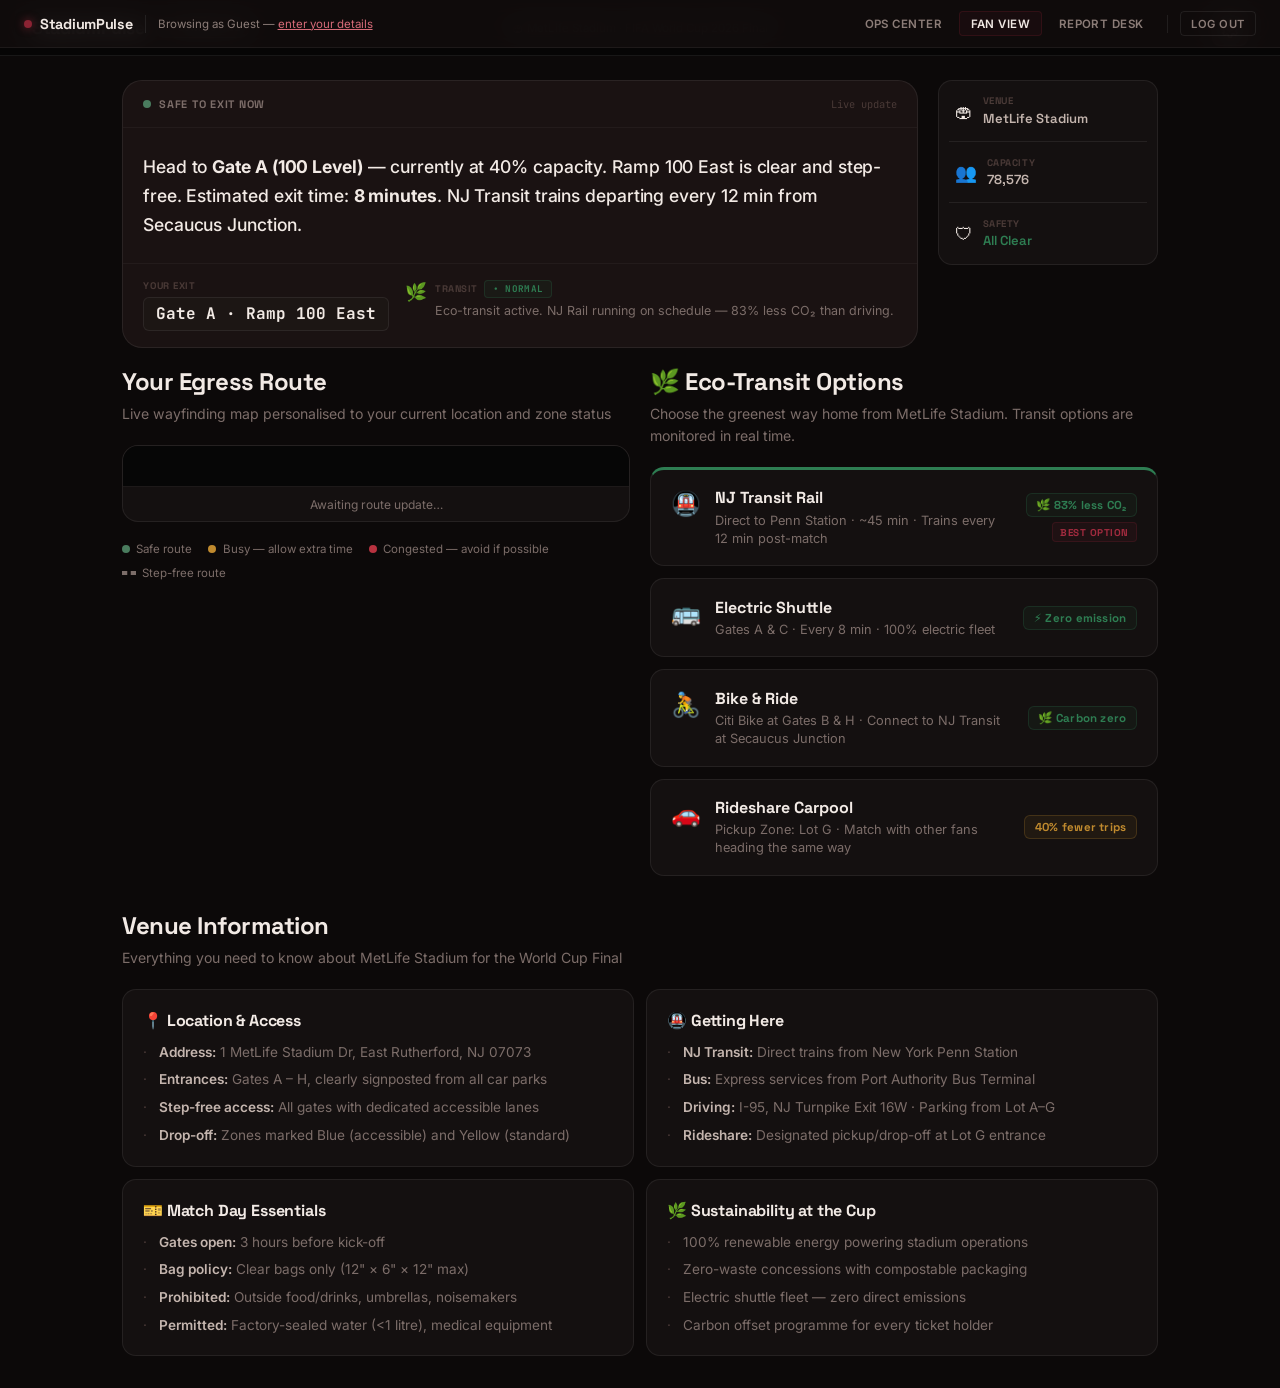
==== commit ec9ad39a: "feat: fix dashboard grid + fan view accessibility settings" ====
--- a/frontend/fan-view/index.html
+++ b/frontend/fan-view/index.html
@@ -34,13 +34,15 @@
     </div>
   </header>
 
-  <!-- ── SETTINGS DRAWER (demo controls, hidden by default) ──────────── -->
-  <aside id="settings-drawer" class="settings-drawer" aria-label="Demo Settings" hidden>
+  <!-- ── SETTINGS DRAWER ──────────────────────────────────────────────── -->
+  <aside id="settings-drawer" class="settings-drawer" aria-label="Fan Profile & Accessibility Settings" hidden>
     <div class="settings-drawer-header">
-      <span class="settings-drawer-title">Fan Profile &amp; Demo Controls</span>
+      <span class="settings-drawer-title">Fan Profile &amp; Accessibility</span>
       <button class="settings-close-btn" id="settings-close-btn" aria-label="Close settings">✕</button>
     </div>
-    <p class="settings-drawer-desc">Simulate different fan profiles to preview personalised routing in each language and accessibility mode.</p>
+    <p class="settings-drawer-desc">Personalise your companion experience — language, routing, and accessibility settings are saved per session.</p>
+
+    <div class="settings-section-label">🌐 Language &amp; Routing</div>
 
     <div class="settings-field">
       <label class="settings-label" for="lang-select">Language</label>
@@ -59,12 +61,55 @@
     </div>
 
     <div class="settings-field">
-      <label class="settings-label" for="mobility-select">Accessibility</label>
+      <label class="settings-label" for="mobility-select">Routing Mode</label>
       <select id="mobility-select" class="settings-select" aria-label="Select mobility needs">
         <option value="false" selected>🚶 Standard routing</option>
-        <option value="true">♿ Step-free / accessible</option>
+        <option value="true">♿ Step-free / accessible routes only</option>
       </select>
     </div>
+
+    <div class="settings-section-label">♿ Accessibility</div>
+
+    <div class="settings-field">
+      <label class="settings-label" for="font-size-select">Text Size</label>
+      <select id="font-size-select" class="settings-select" aria-label="Select text size">
+        <option value="normal" selected>Normal</option>
+        <option value="large">Large</option>
+        <option value="xlarge">Extra Large</option>
+      </select>
+    </div>
+
+    <div class="settings-toggle-row">
+      <div>
+        <span class="settings-label">High Contrast Mode</span>
+        <span class="settings-toggle-desc">Increases text and border contrast</span>
+      </div>
+      <button class="settings-toggle" id="high-contrast-toggle" role="switch" aria-checked="false" aria-label="Toggle high contrast mode">
+        <span class="toggle-thumb"></span>
+      </button>
+    </div>
+
+    <div class="settings-toggle-row">
+      <div>
+        <span class="settings-label">Reduce Motion</span>
+        <span class="settings-toggle-desc">Disables animations and transitions</span>
+      </div>
+      <button class="settings-toggle" id="reduce-motion-toggle" role="switch" aria-checked="false" aria-label="Toggle reduced motion">
+        <span class="toggle-thumb"></span>
+      </button>
+    </div>
+
+    <div class="settings-toggle-row">
+      <div>
+        <span class="settings-label">Screen Reader Mode</span>
+        <span class="settings-toggle-desc">Adds extra descriptive announcements</span>
+      </div>
+      <button class="settings-toggle" id="screen-reader-toggle" role="switch" aria-checked="false" aria-label="Toggle screen reader mode">
+        <span class="toggle-thumb"></span>
+      </button>
+    </div>
+
+    <div class="settings-section-label">🎭 Demo</div>
 
     <button class="btn-cycle" id="next-nudge-btn" aria-label="Cycle demo scenarios">
       Cycle Demo Scenario
@@ -84,24 +129,24 @@
     <!-- PANEL: Home / Updates -->
     <section id="tab-panel-updates" class="tab-panel is-active" role="tabpanel" aria-labelledby="tab-btn-updates">
 
-      <!-- Hero nudge card -->
+      <!-- Hero nudge card — pre-filled with mock data -->
       <div class="hero-nudge-card" aria-live="polite">
         <div class="hero-nudge-header">
           <div class="nudge-status-row">
-            <span class="nudge-status-dot" id="nudge-status-dot"></span>
-            <span class="nudge-status-label" id="nudge-status-label">Checking status…</span>
-          </div>
-          <span class="nudge-timestamp" id="nudge-timestamp">—</span>
+            <span class="nudge-status-dot" id="nudge-status-dot" style="background:var(--green);"></span>
+            <span class="nudge-status-label" id="nudge-status-label">SAFE TO EXIT NOW</span>
+          </div>
+          <span class="nudge-timestamp" id="nudge-timestamp">Live update</span>
         </div>
 
         <div id="nudge-display-wrapper" class="hero-nudge-body">
-          <p class="nudge-loading-text">Receiving live route update…</p>
+          <p class="nudge-message-text" id="nudge-main-text">Head to <strong>Gate A (100 Level)</strong> — currently at 40% capacity. Ramp 100 East is clear and step-free. Estimated exit time: <strong>8 minutes</strong>. NJ Transit trains departing every 12 min from Secaucus Junction.</p>
         </div>
 
         <div class="hero-nudge-footer">
           <div class="route-tag-group">
             <span class="route-tag-label">YOUR EXIT</span>
-            <span class="route-tag" id="route-display">—</span>
+            <span class="route-tag" id="route-display">Gate A · Ramp 100 East</span>
           </div>
           <div class="transit-mini-row">
             <span class="transit-tip-icon" aria-hidden="true">🌿</span>
@@ -110,7 +155,7 @@
                 <span class="transit-meta-label">TRANSIT</span>
                 <span id="transit-status-pill" class="transit-status-pill normal">• NORMAL</span>
               </div>
-              <p id="transit-tip-display" class="transit-tip-text">Eco-transit active.</p>
+              <p id="transit-tip-display" class="transit-tip-text">Eco-transit active. NJ Rail running on schedule — 83% less CO₂ than driving.</p>
             </div>
           </div>
         </div>
--- a/frontend/fan-view/styles.css
+++ b/frontend/fan-view/styles.css
@@ -323,6 +323,145 @@
   background: var(--bg-void);
   border-radius: 6px;
   border: 1px solid var(--border-subtle);
+}
+
+/* Settings section label */
+.settings-section-label {
+  font-family: var(--font-header);
+  font-size: 0.6rem;
+  font-weight: 700;
+  letter-spacing: 0.1em;
+  text-transform: uppercase;
+  color: var(--ink-dim);
+  padding: 0.5rem 0 0.15rem;
+  border-top: 1px solid var(--border-subtle);
+  margin-top: 0.25rem;
+}
+
+/* Toggle row */
+.settings-toggle-row {
+  display: flex;
+  align-items: center;
+  justify-content: space-between;
+  gap: 1rem;
+}
+
+.settings-toggle-row > div {
+  display: flex;
+  flex-direction: column;
+  gap: 0.15rem;
+  flex: 1;
+}
+
+.settings-toggle-desc {
+  font-size: 0.72rem;
+  color: var(--ink-muted);
+  line-height: 1.4;
+}
+
+/* Toggle switch button */
+.settings-toggle {
+  position: relative;
+  width: 44px;
+  height: 26px;
+  flex-shrink: 0;
+  border-radius: 999px;
+  border: 1px solid var(--border-strong);
+  background: var(--surface-raised);
+  cursor: pointer;
+  transition: background 0.2s, border-color 0.2s;
+  padding: 0;
+}
+
+.settings-toggle:focus-visible {
+  outline: 2px solid var(--maroon);
+  outline-offset: 2px;
+}
+
+.settings-toggle.is-on {
+  background: var(--maroon);
+  border-color: var(--maroon);
+}
+
+.toggle-thumb {
+  position: absolute;
+  top: 3px;
+  left: 3px;
+  width: 18px;
+  height: 18px;
+  border-radius: 50%;
+  background: var(--ink-muted);
+  transition: transform 0.2s var(--ease-out), background 0.2s;
+}
+
+.settings-toggle.is-on .toggle-thumb {
+  transform: translateX(18px);
+  background: #fff;
+}
+
+/* ── Screen-reader-only utility ────────────────────────────────────── */
+.sr-only {
+  position: absolute;
+  width: 1px; height: 1px;
+  padding: 0; margin: -1px;
+  overflow: hidden;
+  clip: rect(0,0,0,0);
+  white-space: nowrap;
+  border: 0;
+}
+
+/* ── ACCESSIBILITY MODIFIERS ───────────────────────────────────────── */
+
+/* High contrast mode */
+.a11y-high-contrast {
+  --ink:           #FFFFFF;
+  --ink-secondary: #E8E8E8;
+  --ink-muted:     #BBBBBB;
+  --border:        rgba(255,255,255,0.25);
+  --border-strong: rgba(255,255,255,0.45);
+  --surface:       #0a0a0a;
+  --surface-raised:#111111;
+  --surface-hero:  #0f0f0f;
+}
+
+/* Reduce motion mode */
+.a11y-reduce-motion *,
+.a11y-reduce-motion *::before,
+.a11y-reduce-motion *::after {
+  animation-duration: 0.001ms !important;
+  animation-iteration-count: 1 !important;
+  transition-duration: 0.001ms !important;
+}
+
+/* Font size scaling */
+[data-font-size="large"] {
+  --font-scale: 1.15;
+  font-size: calc(1rem * 1.15);
+}
+
+[data-font-size="xlarge"] {
+  --font-scale: 1.3;
+  font-size: calc(1rem * 1.3);
+}
+
+[data-font-size="large"] .nudge-message,
+[data-font-size="xlarge"] .nudge-message {
+  font-size: calc(1.2rem * var(--font-scale, 1));
+}
+
+[data-font-size="large"] .hero-nudge-body p,
+[data-font-size="xlarge"] .hero-nudge-body p {
+  font-size: calc(1rem * var(--font-scale, 1));
+}
+
+/* Nudge message text (used in pre-filled mock card) */
+.nudge-message-text {
+  font-family: var(--font-body);
+  font-size: 1.1rem;
+  font-weight: 500;
+  line-height: 1.65;
+  color: var(--ink);
+  letter-spacing: -0.005em;
 }
 
 /* ── MAIN CONTENT AREA ──────────────────────────────────────────────── */
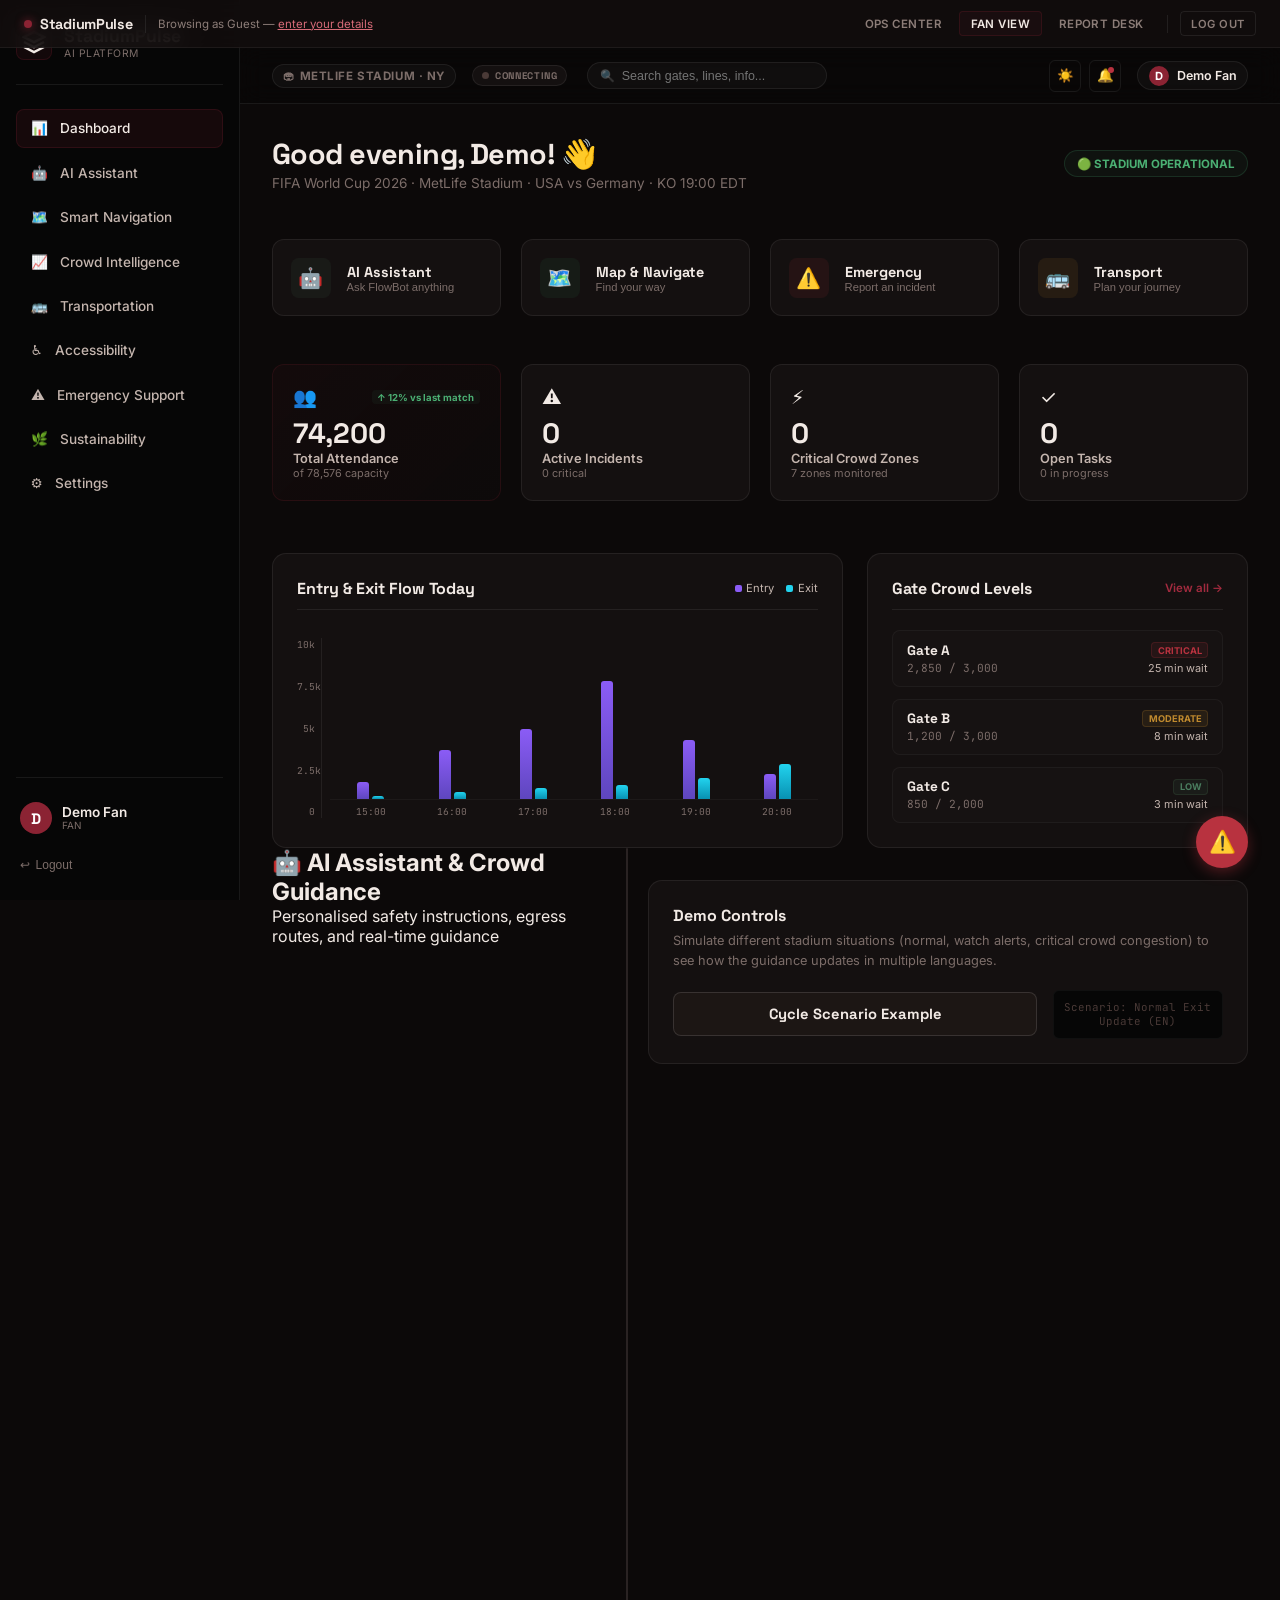
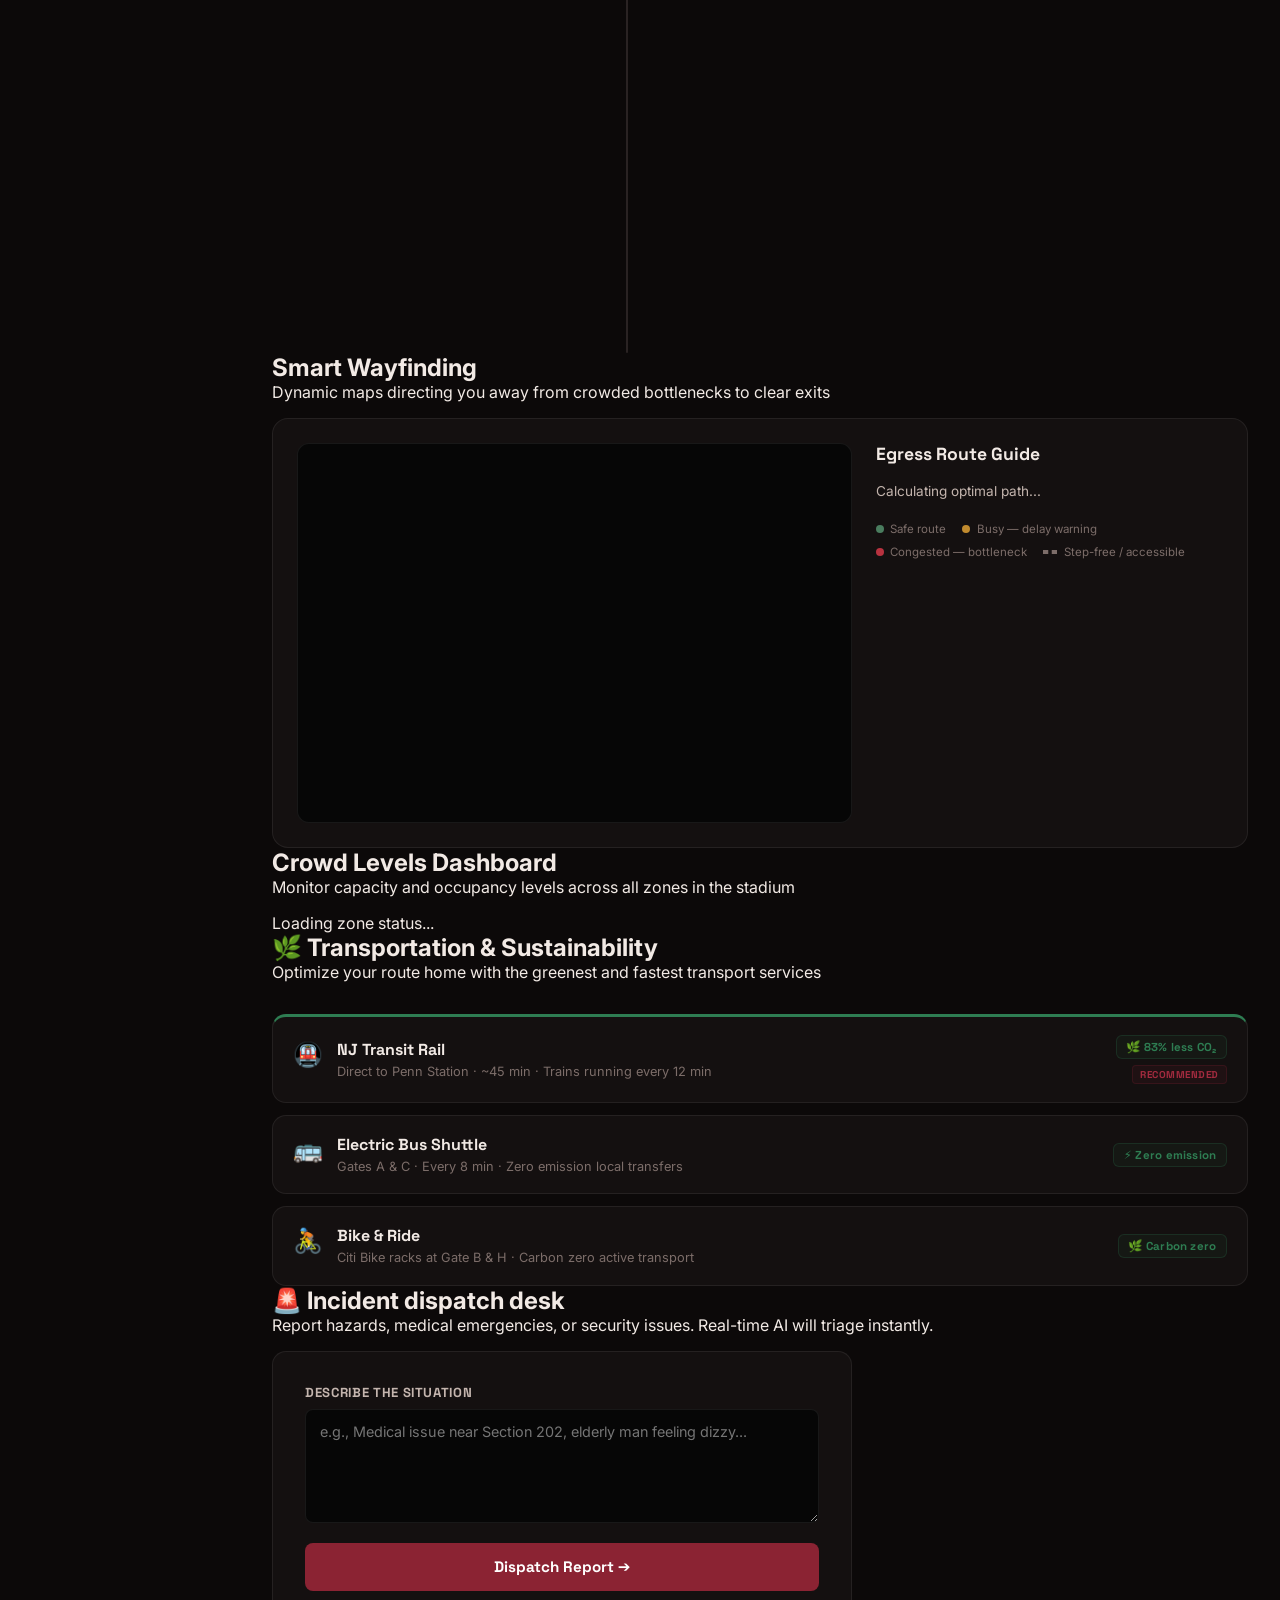
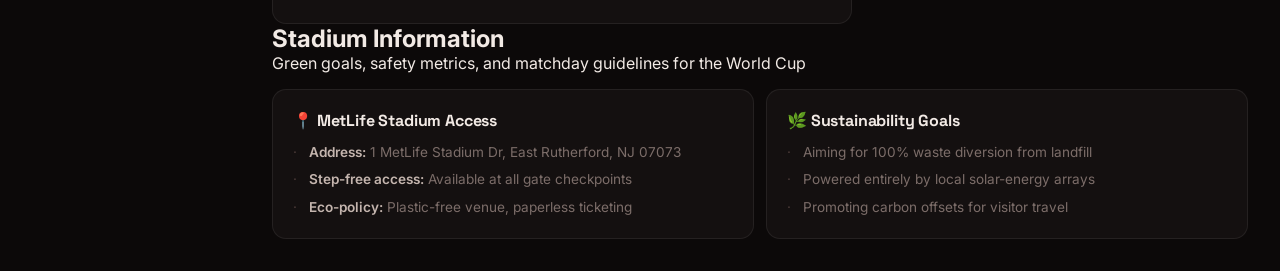
==== commit 34dbb895: "feat: redesign Fan Companion UI to match StadiumFlow desktop dashboard layout - Sidebar Navigation: " ====
--- a/frontend/fan-view/index.html
+++ b/frontend/fan-view/index.html
@@ -3,50 +3,552 @@
 <head>
   <meta charset="UTF-8">
   <meta name="viewport" content="width=device-width, initial-scale=1.0">
-  <title>StadiumPulse — Fan Companion</title>
-  <meta name="description" content="Your personal crowd-routing companion for the FIFA World Cup 2026 Final at MetLife Stadium.">
+  <title>StadiumPulse — Fan Companion &amp; Dispatch</title>
+  <meta name="description" content="Your personal crowd-routing companion and dashboard for the FIFA World Cup 2026 at MetLife Stadium.">
   <link rel="preconnect" href="https://fonts.googleapis.com">
   <link rel="preconnect" href="https://fonts.gstatic.com" crossorigin>
-  <link href="https://fonts.googleapis.com/css2?family=Space+Grotesk:wght@400;500;600;700&family=Inter:wght@400;500;600&family=JetBrains+Mono:wght@400;500;700&display=swap" rel="stylesheet">
+  <link href="https://fonts.googleapis.com/css2?family=Space+Grotesk:wght@400;500;600;700&family=Inter:wght@400;500;600;700&family=JetBrains+Mono:wght@400;500;700&display=swap" rel="stylesheet">
   <link rel="stylesheet" href="styles.css">
 </head>
 <body class="fan-body">
 
-  <!-- ── TOP APP BAR ─────────────────────────────────────────────────── -->
-  <header class="app-bar" role="banner">
-    <div class="app-bar-left">
-      <span class="app-logo">StadiumPulse</span>
-      <div class="app-bar-live">
-        <span class="live-dot" id="fan-live-dot" aria-hidden="true"></span>
-        <span class="live-label" id="fan-live-label">CONNECTING</span>
+  <!-- ── SIDEBAR NAVIGATION ── -->
+  <aside class="sidebar-nav" aria-label="Main Navigation">
+    <div class="sidebar-brand">
+      <div class="brand-logo-wrapper">
+        <svg width="24" height="24" viewBox="0 0 24 24" fill="none" stroke="currentColor" stroke-width="2.5">
+          <path d="M12 2L2 7l10 5 10-5-10-5zM2 17l10 5 10-5M2 12l10 5 10-5"/>
+        </svg>
       </div>
-    </div>
-    <div class="app-bar-center">
-      <span class="venue-chip">🏟 MetLife Stadium · FIFA World Cup 2026 Final</span>
-    </div>
-    <div class="app-bar-right">
-      <button class="settings-trigger" id="settings-trigger-btn" aria-label="Open demo settings" aria-expanded="false" aria-controls="settings-drawer">
-        <svg width="20" height="20" viewBox="0 0 24 24" fill="none" stroke="currentColor" stroke-width="2" stroke-linecap="round" stroke-linejoin="round" aria-hidden="true">
-          <circle cx="12" cy="12" r="3"/>
-          <path d="M19.4 15a1.65 1.65 0 0 0 .33 1.82l.06.06a2 2 0 0 1-2.83 2.83l-.06-.06a1.65 1.65 0 0 0-1.82-.33 1.65 1.65 0 0 0-1 1.51V21a2 2 0 0 1-4 0v-.09A1.65 1.65 0 0 0 9 19.4a1.65 1.65 0 0 0-1.82.33l-.06.06a2 2 0 0 1-2.83-2.83l.06-.06A1.65 1.65 0 0 0 4.68 15a1.65 1.65 0 0 0-1.51-1H3a2 2 0 0 1 0-4h.09A1.65 1.65 0 0 0 4.6 9a1.65 1.65 0 0 0-.33-1.82l-.06-.06a2 2 0 0 1 2.83-2.83l.06.06A1.65 1.65 0 0 0 9 4.68a1.65 1.65 0 0 0 1-1.51V3a2 2 0 0 1 4 0v.09a1.65 1.65 0 0 0 1 1.51 1.65 1.65 0 0 0 1.82-.33l.06-.06a2 2 0 0 1 2.83 2.83l-.06.06A1.65 1.65 0 0 0 19.4 9a1.65 1.65 0 0 0 1.51 1H21a2 2 0 0 1 0 4h-.09a1.65 1.65 0 0 0-1.51 1z"/>
-        </svg>
-      </button>
-    </div>
-  </header>
-
-  <!-- ── SETTINGS DRAWER ──────────────────────────────────────────────── -->
-  <aside id="settings-drawer" class="settings-drawer" aria-label="Fan Profile & Accessibility Settings" hidden>
+      <div class="brand-meta">
+        <span class="brand-name">StadiumPulse</span>
+        <span class="brand-sub">AI Platform</span>
+      </div>
+    </div>
+
+    <nav class="sidebar-menu" role="tablist">
+      <button class="menu-item active" data-tab="dashboard" role="tab" aria-selected="true" aria-controls="tab-panel-dashboard">
+        <span class="menu-icon">📊</span>
+        <span class="menu-label">Dashboard</span>
+      </button>
+      <button class="menu-item" data-tab="updates" role="tab" aria-selected="false" aria-controls="tab-panel-updates">
+        <span class="menu-icon">🤖</span>
+        <span class="menu-label">AI Assistant</span>
+      </button>
+      <button class="menu-item" data-tab="route" role="tab" aria-selected="false" aria-controls="tab-panel-route">
+        <span class="menu-icon">🗺️</span>
+        <span class="menu-label">Smart Navigation</span>
+      </button>
+      <button class="menu-item" data-tab="crowd" role="tab" aria-selected="false" aria-controls="tab-panel-crowd">
+        <span class="menu-icon">📈</span>
+        <span class="menu-label">Crowd Intelligence</span>
+      </button>
+      <button class="menu-item" data-tab="transit" role="tab" aria-selected="false" aria-controls="tab-panel-transit">
+        <span class="menu-icon">🚌</span>
+        <span class="menu-label">Transportation</span>
+      </button>
+      <button class="menu-item" id="sidebar-a11y-btn">
+        <span class="menu-icon">♿</span>
+        <span class="menu-label">Accessibility</span>
+      </button>
+      <button class="menu-item" data-tab="report" role="tab" aria-selected="false" aria-controls="tab-panel-report">
+        <span class="menu-icon">⚠️</span>
+        <span class="menu-label">Emergency Support</span>
+      </button>
+      <button class="menu-item" data-tab="info" role="tab" aria-selected="false" aria-controls="tab-panel-info">
+        <span class="menu-icon">🌿</span>
+        <span class="menu-label">Sustainability</span>
+      </button>
+      <button class="menu-item" id="sidebar-settings-btn">
+        <span class="menu-icon">⚙️</span>
+        <span class="menu-label">Settings</span>
+      </button>
+    </nav>
+
+    <div class="sidebar-footer">
+      <div class="user-pill-container">
+        <div class="user-avatar-circle">D</div>
+        <div class="user-info">
+          <span class="user-name" id="session-username-display">Demo Fan</span>
+          <span class="user-role-badge">fan</span>
+        </div>
+      </div>
+      <button class="logout-link-btn" id="session-logout-btn">
+        <span class="logout-icon">↩</span> Logout
+      </button>
+    </div>
+  </aside>
+
+  <!-- ── MAIN CONTENT CONTAINER ── -->
+  <div class="main-layout-container">
+    
+    <!-- ── TOP BAR ── -->
+    <header class="top-bar-header">
+      <div class="top-bar-left">
+        <span class="arena-chip">🏟 MetLife Stadium · NY</span>
+        <div class="app-bar-live" style="margin-left: 1rem;">
+          <span class="live-dot" id="fan-live-dot" aria-hidden="true"></span>
+          <span class="live-label" id="fan-live-label">CONNECTING</span>
+        </div>
+        <div class="search-box-wrapper">
+          <span class="search-icon">🔍</span>
+          <input type="text" class="search-input" placeholder="Search gates, lines, info..." aria-label="Search">
+        </div>
+      </div>
+      <div class="top-bar-right">
+        <div class="alert-pill-badge" id="alert-incident-pill" style="display: none;">
+          <span class="alert-icon">⚠️</span>
+          <span id="alert-count-label">0 Active Incidents</span>
+        </div>
+        <div class="header-tools-group">
+          <button class="tool-btn" id="theme-toggle-btn" aria-label="Toggle theme">☀️</button>
+          <button class="tool-btn" id="notification-bell-btn" aria-label="Notifications" style="position:relative;">
+            🔔
+            <span class="notification-badge-dot"></span>
+          </button>
+        </div>
+        <div class="user-status-dropdown-trigger">
+          <div class="dropdown-avatar">D</div>
+          <span class="dropdown-username">Demo Fan</span>
+        </div>
+      </div>
+    </header>
+
+    <!-- ── TAB PANELS CONTAINER ── -->
+    <main class="content-body-panels" id="main-content" role="main">
+
+      <!-- ========================================== -->
+      <!-- PANEL: Dashboard (Default View) -->
+      <!-- ========================================== -->
+      <section id="tab-panel-dashboard" class="tab-panel is-active" role="tabpanel" aria-label="Dashboard Overview">
+        <div class="dashboard-banner-header">
+          <div class="banner-title-group">
+            <h1 class="welcome-heading">Good evening, Demo! 👋</h1>
+            <p class="banner-match-details">FIFA World Cup 2026 · MetLife Stadium · USA vs Germany · KO 19:00 EDT</p>
+          </div>
+          <span class="stadium-operational-badge">🟢 Stadium Operational</span>
+        </div>
+
+        <!-- Row 1: Quick Links Card Grid -->
+        <div class="quick-links-grid">
+          <button class="quick-link-card" data-tab="updates">
+            <div class="quick-card-icon robot-accent">🤖</div>
+            <div class="quick-card-meta">
+              <span class="quick-card-title">AI Assistant</span>
+              <span class="quick-card-desc">Ask FlowBot anything</span>
+            </div>
+          </button>
+          <button class="quick-link-card" data-tab="route">
+            <div class="quick-card-icon map-accent">🗺️</div>
+            <div class="quick-card-meta">
+              <span class="quick-card-title">Map &amp; Navigate</span>
+              <span class="quick-card-desc">Find your way</span>
+            </div>
+          </button>
+          <button class="quick-link-card" data-tab="report">
+            <div class="quick-card-icon emergency-accent">⚠️</div>
+            <div class="quick-card-meta">
+              <span class="quick-card-title">Emergency</span>
+              <span class="quick-card-desc">Report an incident</span>
+            </div>
+          </button>
+          <button class="quick-link-card" data-tab="transit">
+            <div class="quick-card-icon transport-accent">🚌</div>
+            <div class="quick-card-meta">
+              <span class="quick-card-title">Transport</span>
+              <span class="quick-card-desc">Plan your journey</span>
+            </div>
+          </button>
+        </div>
+
+        <!-- Row 2: Statistics Cards Grid -->
+        <div class="stats-cards-grid">
+          <div class="stat-box-card attendance-highlight">
+            <div class="stat-box-header">
+              <span class="stat-box-icon">👥</span>
+              <span class="stat-box-trend">↑ 12% vs last match</span>
+            </div>
+            <div class="stat-box-value">74,200</div>
+            <div class="stat-box-title">Total Attendance</div>
+            <div class="stat-box-sub">of 78,576 capacity</div>
+          </div>
+          <div class="stat-box-card">
+            <div class="stat-box-header">
+              <span class="stat-box-icon text-red">⚠️</span>
+            </div>
+            <div class="stat-box-value" id="stat-incidents-value">0</div>
+            <div class="stat-box-title">Active Incidents</div>
+            <div class="stat-box-sub" id="stat-incidents-sub">0 critical</div>
+          </div>
+          <div class="stat-box-card">
+            <div class="stat-box-header">
+              <span class="stat-box-icon text-amber">⚡</span>
+            </div>
+            <div class="stat-box-value" id="stat-critical-zones-value">0</div>
+            <div class="stat-box-title">Critical Crowd Zones</div>
+            <div class="stat-box-sub" id="stat-monitored-zones-sub">7 zones monitored</div>
+          </div>
+          <div class="stat-box-card">
+            <div class="stat-box-header">
+              <span class="stat-box-icon text-green">✓</span>
+            </div>
+            <div class="stat-box-value">0</div>
+            <div class="stat-box-title">Open Tasks</div>
+            <div class="stat-box-sub">0 in progress</div>
+          </div>
+        </div>
+
+        <!-- Row 3: Split Layout Grid (Chart + Gate Crowds) -->
+        <div class="dashboard-split-grid">
+          
+          <!-- Chart Card -->
+          <div class="split-column-card">
+            <div class="card-section-header">
+              <h3 class="card-section-title">Entry &amp; Exit Flow Today</h3>
+              <div class="chart-legend-row">
+                <span class="legend-indicator entry-color">Entry</span>
+                <span class="legend-indicator exit-color">Exit</span>
+              </div>
+            </div>
+            
+            <!-- Custom CSS Bar Chart -->
+            <div class="flow-chart-container">
+              <div class="chart-y-axis">
+                <span>10k</span>
+                <span>7.5k</span>
+                <span>5k</span>
+                <span>2.5k</span>
+                <span>0</span>
+              </div>
+              <div class="chart-main-bars">
+                <!-- 15:00 -->
+                <div class="chart-bar-group">
+                  <div class="bar-pair">
+                    <div class="flow-bar entry-bar" style="height: 12%;" title="Entry: 1,200"></div>
+                    <div class="flow-bar exit-bar" style="height: 2%;" title="Exit: 200"></div>
+                  </div>
+                  <span class="bar-label">15:00</span>
+                </div>
+                <!-- 16:00 -->
+                <div class="chart-bar-group">
+                  <div class="bar-pair">
+                    <div class="flow-bar entry-bar" style="height: 35%;" title="Entry: 3,500"></div>
+                    <div class="flow-bar exit-bar" style="height: 5%;" title="Exit: 500"></div>
+                  </div>
+                  <span class="bar-label">16:00</span>
+                </div>
+                <!-- 17:00 -->
+                <div class="chart-bar-group">
+                  <div class="bar-pair">
+                    <div class="flow-bar entry-bar" style="height: 50%;" title="Entry: 5,000"></div>
+                    <div class="flow-bar exit-bar" style="height: 8%;" title="Exit: 800"></div>
+                  </div>
+                  <span class="bar-label">17:00</span>
+                </div>
+                <!-- 18:00 -->
+                <div class="chart-bar-group">
+                  <div class="bar-pair">
+                    <div class="flow-bar entry-bar" style="height: 85%;" title="Entry: 8,500"></div>
+                    <div class="flow-bar exit-bar" style="height: 10%;" title="Exit: 1,000"></div>
+                  </div>
+                  <span class="bar-label">18:00</span>
+                </div>
+                <!-- 19:00 -->
+                <div class="chart-bar-group">
+                  <div class="bar-pair">
+                    <div class="flow-bar entry-bar" style="height: 42%;" title="Entry: 4,200"></div>
+                    <div class="flow-bar exit-bar" style="height: 15%;" title="Exit: 1,500"></div>
+                  </div>
+                  <span class="bar-label">19:00</span>
+                </div>
+                <!-- 20:00 -->
+                <div class="chart-bar-group">
+                  <div class="bar-pair">
+                    <div class="flow-bar entry-bar" style="height: 18%;" title="Entry: 1,800"></div>
+                    <div class="flow-bar exit-bar" style="height: 25%;" title="Exit: 2,500"></div>
+                  </div>
+                  <span class="bar-label">20:00</span>
+                </div>
+              </div>
+            </div>
+          </div>
+
+          <!-- Gates List Card -->
+          <div class="split-column-card">
+            <div class="card-section-header">
+              <h3 class="card-section-title">Gate Crowd Levels</h3>
+              <a href="#" class="view-all-link" id="gate-view-all-btn">View all →</a>
+            </div>
+            
+            <div class="gates-crowd-list" id="gates-dashboard-list">
+              <div class="gate-row-item">
+                <div class="gate-meta">
+                  <span class="gate-code-name">Gate A</span>
+                  <span class="gate-occupancy-fraction">2,850 / 3,000</span>
+                </div>
+                <div class="gate-status-group">
+                  <span class="gate-badge badge-critical">Critical</span>
+                  <span class="gate-wait-time">25 min wait</span>
+                </div>
+              </div>
+              <div class="gate-row-item">
+                <div class="gate-meta">
+                  <span class="gate-code-name">Gate B</span>
+                  <span class="gate-occupancy-fraction">1,200 / 3,000</span>
+                </div>
+                <div class="gate-status-group">
+                  <span class="gate-badge badge-watch">Moderate</span>
+                  <span class="gate-wait-time">8 min wait</span>
+                </div>
+              </div>
+              <div class="gate-row-item">
+                <div class="gate-meta">
+                  <span class="gate-code-name">Gate C</span>
+                  <span class="gate-occupancy-fraction">850 / 2,000</span>
+                </div>
+                <div class="gate-status-group">
+                  <span class="gate-badge badge-normal">Low</span>
+                  <span class="gate-wait-time">3 min wait</span>
+                </div>
+              </div>
+            </div>
+          </div>
+
+        </div>
+      </section>
+
+      <!-- ========================================== -->
+      <!-- PANEL: AI Assistant (Nudges & Scenario selection) -->
+      <!-- ========================================== -->
+      <section id="tab-panel-updates" class="tab-panel" role="tabpanel" aria-label="AI Routing Updates" hidden>
+        <div class="panel-section-header">
+          <h2 class="panel-title">🤖 AI Assistant &amp; Crowd Guidance</h2>
+          <p class="panel-subtitle">Personalised safety instructions, egress routes, and real-time guidance</p>
+        </div>
+
+        <div class="hero-nudge-card" aria-live="polite">
+          <div class="hero-nudge-header">
+            <div class="nudge-status-row">
+              <span class="nudge-status-dot" id="nudge-status-dot" style="background:var(--green);"></span>
+              <span class="nudge-status-label" id="nudge-status-label">SAFE TO EXIT NOW</span>
+            </div>
+            <span class="nudge-timestamp" id="nudge-timestamp">Live update</span>
+          </div>
+
+          <div id="nudge-display-wrapper" class="hero-nudge-body">
+            <p class="nudge-message-text" id="nudge-main-text">Head to Gate A (100 Level) — currently at 40% capacity. Ramp 100 East is clear and step-free. Estimated exit time: 8 minutes.</p>
+          </div>
+
+          <div class="hero-nudge-footer">
+            <div class="route-tag-group">
+              <span class="route-tag-label">YOUR EXIT</span>
+              <span class="route-tag" id="route-display">Gate A · Ramp 100 East</span>
+            </div>
+            <div class="transit-mini-row">
+              <span class="transit-tip-icon" aria-hidden="true">🌿</span>
+              <div>
+                <div class="transit-mini-meta">
+                  <span class="transit-meta-label">TRANSIT ADVISORY</span>
+                  <span id="transit-status-pill" class="transit-status-pill normal">• NORMAL</span>
+                </div>
+                <p id="transit-tip-display" class="transit-tip-text">Eco-transit active. NJ Rail running on schedule.</p>
+              </div>
+            </div>
+          </div>
+        </div>
+
+        <div class="demo-scenario-controls-strip">
+          <h3 class="controls-section-title">Demo Controls</h3>
+          <p class="controls-section-desc">Simulate different stadium situations (normal, watch alerts, critical crowd congestion) to see how the guidance updates in multiple languages.</p>
+          <div class="controls-buttons-group">
+            <button class="btn-cycle" id="next-nudge-btn" aria-label="Cycle demo scenarios">
+              Cycle Scenario Example
+            </button>
+            <div class="scenario-chip" id="scenario-info-text" aria-live="polite">
+              Scenario: Normal Exit Update (EN)
+            </div>
+          </div>
+        </div>
+      </section>
+
+      <!-- ========================================== -->
+      <!-- PANEL: Smart Navigation (Egress Route Map) -->
+      <!-- ========================================== -->
+      <section id="tab-panel-route" class="tab-panel" role="tabpanel" aria-label="Wayfinding Egress Map" hidden>
+        <div class="panel-section-header">
+          <h2 class="panel-title">Smart Wayfinding</h2>
+          <p class="panel-subtitle">Dynamic maps directing you away from crowded bottlenecks to clear exits</p>
+        </div>
+        
+        <div class="map-layout-card">
+          <div class="map-visual-container" id="map-grid-container">
+            <!-- Dynamic Wayfinding SVG map generated by app.js -->
+          </div>
+          <div class="map-detail-sidebar">
+            <h3 class="map-sidebar-title">Egress Route Guide</h3>
+            <p class="map-sidebar-caption" id="map-caption-text">Calculating optimal path...</p>
+            <div class="map-legend">
+              <div class="legend-item">
+                <span class="legend-dot" style="background:var(--green)"></span>
+                <span>Safe route</span>
+              </div>
+              <div class="legend-item">
+                <span class="legend-dot" style="background:var(--amber)"></span>
+                <span>Busy — delay warning</span>
+              </div>
+              <div class="legend-item">
+                <span class="legend-dot" style="background:var(--red)"></span>
+                <span>Congested — bottleneck</span>
+              </div>
+              <div class="legend-item">
+                <span class="legend-dot legend-dashed"></span>
+                <span>Step-free / accessible</span>
+              </div>
+            </div>
+          </div>
+        </div>
+      </section>
+
+      <!-- ========================================== -->
+      <!-- PANEL: Crowd Intelligence (Zones Monitoring) -->
+      <!-- ========================================== -->
+      <section id="tab-panel-crowd" class="tab-panel" role="tabpanel" aria-label="Crowd Intelligence" hidden>
+        <div class="panel-section-header">
+          <h2 class="panel-title">Crowd Levels Dashboard</h2>
+          <p class="panel-subtitle">Monitor capacity and occupancy levels across all zones in the stadium</p>
+        </div>
+
+        <div class="crowd-intelligence-grid" id="crowd-zones-grid">
+          <!-- Populated dynamically via fetchZones in app.js -->
+          <div class="loading-state">Loading zone status...</div>
+        </div>
+      </section>
+
+      <!-- ========================================== -->
+      <!-- PANEL: Transportation (Eco-Transit Options) -->
+      <!-- ========================================== -->
+      <section id="tab-panel-transit" class="tab-panel" role="tabpanel" aria-label="Transportation Options" hidden>
+        <div class="panel-section-header">
+          <h2 class="panel-title">🌿 Transportation &amp; Sustainability</h2>
+          <p class="panel-subtitle">Optimize your route home with the greenest and fastest transport services</p>
+        </div>
+
+        <!-- Custom broadcast tip injected dynamically if administrative broadcast is active -->
+        <div id="transit-display-wrapper"></div>
+
+        <div class="transit-options-list">
+          <article class="transit-option-card transit-option-top">
+            <div class="transit-option-left">
+              <span class="transit-option-icon" aria-hidden="true">🚇</span>
+              <div>
+                <h3 class="transit-option-name">NJ Transit Rail</h3>
+                <p class="transit-option-detail">Direct to Penn Station · ~45 min · Trains running every 12 min</p>
+              </div>
+            </div>
+            <div class="transit-option-right">
+              <span class="eco-badge-lg">🌿 83% less CO₂</span>
+              <span class="transit-option-badge best">Recommended</span>
+            </div>
+          </article>
+
+          <article class="transit-option-card">
+            <div class="transit-option-left">
+              <span class="transit-option-icon" aria-hidden="true">🚌</span>
+              <div>
+                <h3 class="transit-option-name">Electric Bus Shuttle</h3>
+                <p class="transit-option-detail">Gates A &amp; C · Every 8 min · Zero emission local transfers</p>
+              </div>
+            </div>
+            <div class="transit-option-right">
+              <span class="eco-badge-lg">⚡ Zero emission</span>
+            </div>
+          </article>
+
+          <article class="transit-option-card">
+            <div class="transit-option-left">
+              <span class="transit-option-icon" aria-hidden="true">🚴</span>
+              <div>
+                <h3 class="transit-option-name">Bike &amp; Ride</h3>
+                <p class="transit-option-detail">Citi Bike racks at Gate B &amp; H · Carbon zero active transport</p>
+              </div>
+            </div>
+            <div class="transit-option-right">
+              <span class="eco-badge-lg">🌿 Carbon zero</span>
+            </div>
+          </article>
+        </div>
+      </section>
+
+      <!-- ========================================== -->
+      <!-- PANEL: Emergency Support (Incident Reports) -->
+      <!-- ========================================== -->
+      <section id="tab-panel-report" class="tab-panel" role="tabpanel" aria-label="Emergency Support &amp; Incident Dispatch" hidden>
+        <div class="panel-section-header">
+          <h2 class="panel-title">🚨 Incident dispatch desk</h2>
+          <p class="panel-subtitle">Report hazards, medical emergencies, or security issues. Real-time AI will triage instantly.</p>
+        </div>
+
+        <div class="report-form-card">
+          <form id="incident-form" novalidate>
+            <div class="form-group">
+              <label for="raw_text" class="input-label">Describe the situation</label>
+              <textarea id="raw_text" name="raw_text" rows="5" placeholder="e.g., Medical issue near Section 202, elderly man feeling dizzy..." required></textarea>
+            </div>
+            
+            <button type="submit" class="btn-submit-report" id="submit-report-btn">
+              Dispatch Report ➔
+            </button>
+          </form>
+
+          <div id="report-submission-feedback" aria-live="polite"></div>
+        </div>
+      </section>
+
+      <!-- ========================================== -->
+      <!-- PANEL: Sustainability (General Info) -->
+      <!-- ========================================== -->
+      <section id="tab-panel-info" class="tab-panel" role="tabpanel" aria-label="Sustainability &amp; Information" hidden>
+        <div class="panel-section-header">
+          <h2 class="panel-title">Stadium Information</h2>
+          <p class="panel-subtitle">Green goals, safety metrics, and matchday guidelines for the World Cup</p>
+        </div>
+
+        <div class="info-blocks">
+          <div class="info-block">
+            <h3 class="info-block-title">📍 MetLife Stadium Access</h3>
+            <ul class="info-list">
+              <li><strong>Address:</strong> 1 MetLife Stadium Dr, East Rutherford, NJ 07073</li>
+              <li><strong>Step-free access:</strong> Available at all gate checkpoints</li>
+              <li><strong>Eco-policy:</strong> Plastic-free venue, paperless ticketing</li>
+            </ul>
+          </div>
+          <div class="info-block">
+            <h3 class="info-block-title">🌿 Sustainability Goals</h3>
+            <ul class="info-list">
+              <li>Aiming for 100% waste diversion from landfill</li>
+              <li>Powered entirely by local solar-energy arrays</li>
+              <li>Promoting carbon offsets for visitor travel</li>
+            </ul>
+          </div>
+        </div>
+      </section>
+
+    </main>
+  </div>
+
+  <!-- ── SETTINGS / ACCESSIBILITY SIDE DRAWER ── -->
+  <aside id="settings-drawer" class="settings-drawer" aria-label="Fan Configuration Settings" hidden>
     <div class="settings-drawer-header">
-      <span class="settings-drawer-title">Fan Profile &amp; Accessibility</span>
+      <span class="settings-drawer-title">Profile &amp; Accessibility</span>
       <button class="settings-close-btn" id="settings-close-btn" aria-label="Close settings">✕</button>
     </div>
-    <p class="settings-drawer-desc">Personalise your companion experience — language, routing, and accessibility settings are saved per session.</p>
-
-    <div class="settings-section-label">🌐 Language &amp; Routing</div>
-
+    <p class="settings-drawer-desc">Customize language and layout scaling preferences. Options are saved automatically.</p>
+
+    <div class="settings-section-label">🌐 Routing &amp; Language</div>
+    
     <div class="settings-field">
-      <label class="settings-label" for="lang-select">Language</label>
-      <select id="lang-select" class="settings-select" aria-label="Select language for nudge">
+      <label class="settings-label" for="lang-select">App Language</label>
+      <select id="lang-select" class="settings-select" aria-label="Language selection">
         <option value="en" selected>🇬🇧 English</option>
         <option value="es">🇪🇸 Español</option>
         <option value="fr">🇫🇷 Français</option>
@@ -62,13 +564,13 @@
 
     <div class="settings-field">
       <label class="settings-label" for="mobility-select">Routing Mode</label>
-      <select id="mobility-select" class="settings-select" aria-label="Select mobility needs">
-        <option value="false" selected>🚶 Standard routing</option>
-        <option value="true">♿ Step-free / accessible routes only</option>
+      <select id="mobility-select" class="settings-select" aria-label="Mobility route settings">
+        <option value="false" selected>🚶 Standard navigation</option>
+        <option value="true">♿ Accessible (step-free)</option>
       </select>
     </div>
 
-    <div class="settings-section-label">♿ Accessibility</div>
+    <div class="settings-section-label">♿ Accessibility Overrides</div>
 
     <div class="settings-field">
       <label class="settings-label" for="font-size-select">Text Size</label>
@@ -82,9 +584,9 @@
     <div class="settings-toggle-row">
       <div>
         <span class="settings-label">High Contrast Mode</span>
-        <span class="settings-toggle-desc">Increases text and border contrast</span>
+        <span class="settings-toggle-desc">Boost typography contrast</span>
       </div>
-      <button class="settings-toggle" id="high-contrast-toggle" role="switch" aria-checked="false" aria-label="Toggle high contrast mode">
+      <button class="settings-toggle" id="high-contrast-toggle" role="switch" aria-checked="false" aria-label="Toggle high contrast">
         <span class="toggle-thumb"></span>
       </button>
     </div>
@@ -92,7 +594,7 @@
     <div class="settings-toggle-row">
       <div>
         <span class="settings-label">Reduce Motion</span>
-        <span class="settings-toggle-desc">Disables animations and transitions</span>
+        <span class="settings-toggle-desc">Turn off animations</span>
       </div>
       <button class="settings-toggle" id="reduce-motion-toggle" role="switch" aria-checked="false" aria-label="Toggle reduced motion">
         <span class="toggle-thumb"></span>
@@ -102,289 +604,104 @@
     <div class="settings-toggle-row">
       <div>
         <span class="settings-label">Screen Reader Mode</span>
-        <span class="settings-toggle-desc">Adds extra descriptive announcements</span>
+        <span class="settings-toggle-desc">Enable live speech area</span>
       </div>
-      <button class="settings-toggle" id="screen-reader-toggle" role="switch" aria-checked="false" aria-label="Toggle screen reader mode">
+      <button class="settings-toggle" id="screen-reader-toggle" role="switch" aria-checked="false" aria-label="Toggle screen reader">
         <span class="toggle-thumb"></span>
       </button>
-    </div>
-
-    <div class="settings-section-label">🎭 Demo</div>
-
-    <button class="btn-cycle" id="next-nudge-btn" aria-label="Cycle demo scenarios">
-      Cycle Demo Scenario
-    </button>
-
-    <div class="scenario-chip" id="scenario-info-text" aria-live="polite">
-      Scenario: Normal Exit Update (EN)
     </div>
   </aside>
   <div class="settings-overlay" id="settings-overlay" aria-hidden="true"></div>
 
-  <!-- ── MAIN CONTENT ────────────────────────────────────────────────── -->
-  <main class="fan-main" role="main" id="main-content">
-
-    <!-- ── TAB PANELS (all visible desktop, one at a time mobile) ─── -->
-
-    <!-- PANEL: Home / Updates -->
-    <section id="tab-panel-updates" class="tab-panel is-active" role="tabpanel" aria-labelledby="tab-btn-updates">
-
-      <!-- Hero nudge card — pre-filled with mock data -->
-      <div class="hero-nudge-card" aria-live="polite">
-        <div class="hero-nudge-header">
-          <div class="nudge-status-row">
-            <span class="nudge-status-dot" id="nudge-status-dot" style="background:var(--green);"></span>
-            <span class="nudge-status-label" id="nudge-status-label">SAFE TO EXIT NOW</span>
-          </div>
-          <span class="nudge-timestamp" id="nudge-timestamp">Live update</span>
-        </div>
-
-        <div id="nudge-display-wrapper" class="hero-nudge-body">
-          <p class="nudge-message-text" id="nudge-main-text">Head to <strong>Gate A (100 Level)</strong> — currently at 40% capacity. Ramp 100 East is clear and step-free. Estimated exit time: <strong>8 minutes</strong>. NJ Transit trains departing every 12 min from Secaucus Junction.</p>
-        </div>
-
-        <div class="hero-nudge-footer">
-          <div class="route-tag-group">
-            <span class="route-tag-label">YOUR EXIT</span>
-            <span class="route-tag" id="route-display">Gate A · Ramp 100 East</span>
-          </div>
-          <div class="transit-mini-row">
-            <span class="transit-tip-icon" aria-hidden="true">🌿</span>
-            <div>
-              <div class="transit-mini-meta">
-                <span class="transit-meta-label">TRANSIT</span>
-                <span id="transit-status-pill" class="transit-status-pill normal">• NORMAL</span>
-              </div>
-              <p id="transit-tip-display" class="transit-tip-text">Eco-transit active. NJ Rail running on schedule — 83% less CO₂ than driving.</p>
-            </div>
-          </div>
-        </div>
-      </div>
-
-      <!-- Secondary: Quick info strip -->
-      <div class="quick-info-strip">
-        <div class="quick-info-item">
-          <span class="quick-info-icon" aria-hidden="true">🏟</span>
-          <div>
-            <span class="quick-info-label">Venue</span>
-            <span class="quick-info-value">MetLife Stadium</span>
-          </div>
-        </div>
-        <div class="quick-info-divider" aria-hidden="true"></div>
-        <div class="quick-info-item">
-          <span class="quick-info-icon" aria-hidden="true">👥</span>
-          <div>
-            <span class="quick-info-label">Capacity</span>
-            <span class="quick-info-value">78,576</span>
-          </div>
-        </div>
-        <div class="quick-info-divider" aria-hidden="true"></div>
-        <div class="quick-info-item">
-          <span class="quick-info-icon" aria-hidden="true">🛡</span>
-          <div>
-            <span class="quick-info-label">Safety</span>
-            <span class="quick-info-value" style="color: var(--eco-green);">All Clear</span>
-          </div>
-        </div>
-      </div>
-
-    </section>
-
-    <!-- PANEL: Egress Map -->
-    <section id="tab-panel-route" class="tab-panel" role="tabpanel" aria-labelledby="tab-btn-route" hidden>
-      <div class="section-header">
-        <h2 class="section-title">Your Egress Route</h2>
-        <p class="section-subtitle">Live wayfinding map personalised to your current location and zone status</p>
-      </div>
-      <div class="map-card">
-        <div class="map-inner" id="map-grid-container">
-          <!-- SVG generated by app.js -->
-        </div>
-        <p class="map-caption" id="map-caption-text">Awaiting route update…</p>
-      </div>
-      <div class="map-legend">
-        <div class="legend-item"><span class="legend-dot" style="background:var(--green)"></span><span>Safe route</span></div>
-        <div class="legend-item"><span class="legend-dot" style="background:var(--amber)"></span><span>Busy — allow extra time</span></div>
-        <div class="legend-item"><span class="legend-dot" style="background:var(--red)"></span><span>Congested — avoid if possible</span></div>
-        <div class="legend-item"><span class="legend-dot legend-dashed"></span><span>Step-free route</span></div>
-      </div>
-    </section>
-
-    <!-- PANEL: Transit -->
-    <section id="tab-panel-transit" class="tab-panel" role="tabpanel" aria-labelledby="tab-btn-transit" hidden>
-      <div class="section-header">
-        <h2 class="section-title">🌿 Eco-Transit Options</h2>
-        <p class="section-subtitle">Choose the greenest way home from MetLife Stadium. Transit options are monitored in real time.</p>
-      </div>
-
-      <div class="transit-options-list">
-        <article class="transit-option-card transit-option-top">
-          <div class="transit-option-left">
-            <span class="transit-option-icon" aria-hidden="true">🚇</span>
-            <div>
-              <h3 class="transit-option-name">NJ Transit Rail</h3>
-              <p class="transit-option-detail">Direct to Penn Station · ~45 min · Trains every 12 min post-match</p>
-            </div>
-          </div>
-          <div class="transit-option-right">
-            <span class="eco-badge-lg">🌿 83% less CO₂</span>
-            <span class="transit-option-badge best">Best Option</span>
-          </div>
-        </article>
-
-        <article class="transit-option-card">
-          <div class="transit-option-left">
-            <span class="transit-option-icon" aria-hidden="true">🚌</span>
-            <div>
-              <h3 class="transit-option-name">Electric Shuttle</h3>
-              <p class="transit-option-detail">Gates A &amp; C · Every 8 min · 100% electric fleet</p>
-            </div>
-          </div>
-          <div class="transit-option-right">
-            <span class="eco-badge-lg">⚡ Zero emission</span>
-          </div>
-        </article>
-
-        <article class="transit-option-card">
-          <div class="transit-option-left">
-            <span class="transit-option-icon" aria-hidden="true">🚴</span>
-            <div>
-              <h3 class="transit-option-name">Bike &amp; Ride</h3>
-              <p class="transit-option-detail">Citi Bike at Gates B &amp; H · Connect to NJ Transit at Secaucus Junction</p>
-            </div>
-          </div>
-          <div class="transit-option-right">
-            <span class="eco-badge-lg">🌿 Carbon zero</span>
-          </div>
-        </article>
-
-        <article class="transit-option-card">
-          <div class="transit-option-left">
-            <span class="transit-option-icon" aria-hidden="true">🚗</span>
-            <div>
-              <h3 class="transit-option-name">Rideshare Carpool</h3>
-              <p class="transit-option-detail">Pickup Zone: Lot G · Match with other fans heading the same way</p>
-            </div>
-          </div>
-          <div class="transit-option-right">
-            <span class="eco-badge-lg eco-badge-amber">40% fewer trips</span>
-          </div>
-        </article>
-      </div>
-
-      <!-- Live broadcast tip injected by JS if admin sets a transit alert -->
-      <div id="transit-display-wrapper"></div>
-    </section>
-
-
-
-    <!-- PANEL: Info -->
-    <section id="tab-panel-info" class="tab-panel" role="tabpanel" aria-labelledby="tab-btn-info" hidden>
-      <div class="section-header">
-        <h2 class="section-title">Venue Information</h2>
-        <p class="section-subtitle">Everything you need to know about MetLife Stadium for the World Cup Final</p>
-      </div>
-
-      <div class="info-blocks">
-
-        <div class="info-block">
-          <h3 class="info-block-title">📍 Location &amp; Access</h3>
-          <ul class="info-list">
-            <li><strong>Address:</strong> 1 MetLife Stadium Dr, East Rutherford, NJ 07073</li>
-            <li><strong>Entrances:</strong> Gates A – H, clearly signposted from all car parks</li>
-            <li><strong>Step-free access:</strong> All gates with dedicated accessible lanes</li>
-            <li><strong>Drop-off:</strong> Zones marked Blue (accessible) and Yellow (standard)</li>
-          </ul>
-        </div>
-
-        <div class="info-block">
-          <h3 class="info-block-title">🚇 Getting Here</h3>
-          <ul class="info-list">
-            <li><strong>NJ Transit:</strong> Direct trains from New York Penn Station</li>
-            <li><strong>Bus:</strong> Express services from Port Authority Bus Terminal</li>
-            <li><strong>Driving:</strong> I-95, NJ Turnpike Exit 16W · Parking from Lot A–G</li>
-            <li><strong>Rideshare:</strong> Designated pickup/drop-off at Lot G entrance</li>
-          </ul>
-        </div>
-
-        <div class="info-block">
-          <h3 class="info-block-title">🎫 Match Day Essentials</h3>
-          <ul class="info-list">
-            <li><strong>Gates open:</strong> 3 hours before kick-off</li>
-            <li><strong>Bag policy:</strong> Clear bags only (12" × 6" × 12" max)</li>
-            <li><strong>Prohibited:</strong> Outside food/drinks, umbrellas, noisemakers</li>
-            <li><strong>Permitted:</strong> Factory-sealed water (&lt;1 litre), medical equipment</li>
-          </ul>
-        </div>
-
-        <div class="info-block">
-          <h3 class="info-block-title">🌿 Sustainability at the Cup</h3>
-          <ul class="info-list">
-            <li>100% renewable energy powering stadium operations</li>
-            <li>Zero-waste concessions with compostable packaging</li>
-            <li>Electric shuttle fleet — zero direct emissions</li>
-            <li>Carbon offset programme for every ticket holder</li>
-          </ul>
-        </div>
-
-      </div>
-    </section>
-
-  </main>
-
-  <!-- ── BOTTOM TAB NAV ──────────────────────────────────────────────── -->
-  <nav class="bottom-nav" aria-label="App sections" role="tablist">
-    <button id="tab-btn-updates" class="bottom-nav-btn active" data-tab="updates" role="tab" aria-selected="true" aria-controls="tab-panel-updates">
-      <span class="bottom-nav-icon" aria-hidden="true">
-        <svg width="20" height="20" viewBox="0 0 24 24" fill="none" stroke="currentColor" stroke-width="2" stroke-linecap="round" stroke-linejoin="round"><path d="M18 8A6 6 0 0 0 6 8c0 7-3 9-3 9h18s-3-2-3-9"/><path d="M13.73 21a2 2 0 0 1-3.46 0"/></svg>
-      </span>
-      <span class="bottom-nav-label">Updates</span>
+  <!-- ── MOBILE BOTTOM NAVIGATION (only visible on mobile screens) ── -->
+  <nav class="bottom-nav" aria-label="Mobile Navigation" role="tablist">
+    <button class="bottom-nav-btn active" data-tab="dashboard" role="tab" aria-selected="true" aria-controls="tab-panel-dashboard">
+      <span class="bottom-nav-icon">📊</span>
+      <span class="bottom-nav-label">Dashboard</span>
     </button>
-    <button id="tab-btn-route" class="bottom-nav-btn" data-tab="route" role="tab" aria-selected="false" aria-controls="tab-panel-route">
-      <span class="bottom-nav-icon" aria-hidden="true">
-        <svg width="20" height="20" viewBox="0 0 24 24" fill="none" stroke="currentColor" stroke-width="2" stroke-linecap="round" stroke-linejoin="round"><polygon points="3 11 22 2 13 21 11 13 3 11"/></svg>
-      </span>
+    <button class="bottom-nav-btn" data-tab="updates" role="tab" aria-selected="false" aria-controls="tab-panel-updates">
+      <span class="bottom-nav-icon">🤖</span>
+      <span class="bottom-nav-label">AI updates</span>
+    </button>
+    <button class="bottom-nav-btn" data-tab="route" role="tab" aria-selected="false" aria-controls="tab-panel-route">
+      <span class="bottom-nav-icon">🗺️</span>
       <span class="bottom-nav-label">Route</span>
     </button>
-    <button id="tab-btn-transit" class="bottom-nav-btn" data-tab="transit" role="tab" aria-selected="false" aria-controls="tab-panel-transit">
-      <span class="bottom-nav-icon" aria-hidden="true">
-        <svg width="20" height="20" viewBox="0 0 24 24" fill="none" stroke="currentColor" stroke-width="2" stroke-linecap="round" stroke-linejoin="round"><rect x="2" y="7" width="20" height="14" rx="2"/><path d="M16 21V5a2 2 0 0 0-2-2h-4a2 2 0 0 0-2 2v16"/><path d="M6 7h.01M18 7h.01"/></svg>
-      </span>
+    <button class="bottom-nav-btn" data-tab="transit" role="tab" aria-selected="false" aria-controls="tab-panel-transit">
+      <span class="bottom-nav-icon">🚌</span>
       <span class="bottom-nav-label">Transit</span>
     </button>
-    <button id="tab-btn-info" class="bottom-nav-btn" data-tab="info" role="tab" aria-selected="false" aria-controls="tab-panel-info">
-      <span class="bottom-nav-icon" aria-hidden="true">
-        <svg width="20" height="20" viewBox="0 0 24 24" fill="none" stroke="currentColor" stroke-width="2" stroke-linecap="round" stroke-linejoin="round"><circle cx="12" cy="12" r="10"/><line x1="12" y1="16" x2="12" y2="12"/><line x1="12" y1="8" x2="12.01" y2="8"/></svg>
-      </span>
-      <span class="bottom-nav-label">Info</span>
-    </button>
   </nav>
+
+  <!-- ── FLOATING EMERGENCY DISPATCH ACTION BUTTON ── -->
+  <button class="floating-alert-action-btn" id="floating-dispatch-btn" aria-label="Report emergency incident" data-tab="report">
+    ⚠️
+  </button>
 
   <script src="app.js"></script>
   <script src="session-nav.js"></script>
   <script>
-    // Settings drawer toggle
-    const trigger = document.getElementById('settings-trigger-btn');
-    const drawer  = document.getElementById('settings-drawer');
-    const overlay = document.getElementById('settings-overlay');
-    const closeBtn = document.getElementById('settings-close-btn');
-
-    function openDrawer() {
-      drawer.hidden = false;
-      overlay.classList.add('visible');
-      trigger.setAttribute('aria-expanded', 'true');
+    // Handle drawer overlays
+    const triggerBtn = document.getElementById('sidebar-a11y-btn');
+    const triggerSettingsBtn = document.getElementById('sidebar-settings-btn');
+    const drawerEl = document.getElementById('settings-drawer');
+    const overlayEl = document.getElementById('settings-overlay');
+    const closeBtnEl = document.getElementById('settings-close-btn');
+
+    function openSettings() {
+      drawerEl.hidden = false;
+      overlayEl.classList.add('visible');
       document.body.classList.add('drawer-open');
     }
-    function closeDrawer() {
-      drawer.hidden = true;
-      overlay.classList.remove('visible');
-      trigger.setAttribute('aria-expanded', 'false');
+
+    function closeSettings() {
+      drawerEl.hidden = true;
+      overlayEl.classList.remove('visible');
       document.body.classList.remove('drawer-open');
     }
 
-    trigger.addEventListener('click', () => drawer.hidden ? openDrawer() : closeDrawer());
-    closeBtn.addEventListener('click', closeDrawer);
-    overlay.addEventListener('click', closeDrawer);
+    if (triggerBtn) triggerBtn.addEventListener('click', openSettings);
+    if (triggerSettingsBtn) triggerSettingsBtn.addEventListener('click', openSettings);
+    if (closeBtnEl) closeBtnEl.addEventListener('click', closeSettings);
+    if (overlayEl) overlayEl.addEventListener('click', closeSettings);
+
+    // Sync username from sessionStorage if available
+    const storedUsername = sessionStorage.getItem("stadiumpulse_name");
+    if (storedUsername) {
+      const els = document.querySelectorAll('#session-username-display, .dropdown-username');
+      els.forEach(el => el.textContent = storedUsername);
+      const greetingEl = document.querySelector('.welcome-heading');
+      if (greetingEl) greetingEl.textContent = `Good evening, ${storedUsername}! 👋`;
+    }
+
+    // Set up logout button handler
+    const logoutBtn = document.getElementById('session-logout-btn');
+    if (logoutBtn) {
+      logoutBtn.addEventListener('click', () => {
+        sessionStorage.removeItem("stadiumpulse_name");
+        sessionStorage.removeItem("stadiumpulse_role");
+        window.location.href = "/";
+      });
+    }
+
+    // Setup Gate View All click to switch tab
+    const viewAllBtn = document.getElementById('gate-view-all-btn');
+    if (viewAllBtn) {
+      viewAllBtn.addEventListener('click', (e) => {
+        e.preventDefault();
+        const crowdTabBtn = document.querySelector('.menu-item[data-tab="crowd"]');
+        if (crowdTabBtn) crowdTabBtn.click();
+      });
+    }
+
+    // Setup floating action button click to switch to report tab
+    const floatingBtn = document.getElementById('floating-dispatch-btn');
+    if (floatingBtn) {
+      floatingBtn.addEventListener('click', () => {
+        const reportTabBtn = document.querySelector('.menu-item[data-tab="report"]');
+        if (reportTabBtn) reportTabBtn.click();
+      });
+    }
   </script>
 </body>
 </html>
--- a/frontend/fan-view/styles.css
+++ b/frontend/fan-view/styles.css
@@ -1272,3 +1272,788 @@
   .map-dest-ring-animated { animation: none; }
   .settings-drawer { animation: none; }
 }
+
+/* ═══════════════════════════════════════════════════════════════════
+   DASHBOARD REDESIGN LAYOUT STYLE EXTENSIONS
+   ═══════════════════════════════════════════════════════════════════ */
+.sidebar-nav {
+  position: fixed;
+  top: 0; left: 0; bottom: 0;
+  width: 240px;
+  background: var(--bg-void);
+  border-right: 1px solid var(--border);
+  display: flex;
+  flex-direction: column;
+  z-index: 250;
+  padding: 1.5rem 1rem;
+}
+.sidebar-brand {
+  display: flex;
+  align-items: center;
+  gap: 0.75rem;
+  padding-bottom: 1.5rem;
+  border-bottom: 1px solid var(--border);
+  margin-bottom: 1.5rem;
+}
+.brand-logo-wrapper {
+  width: 36px; height: 36px;
+  background: var(--maroon-fill);
+  border: 1px solid var(--maroon-glow);
+  border-radius: 8px;
+  display: flex;
+  align-items: center;
+  justify-content: center;
+  color: var(--ink);
+}
+.brand-meta {
+  display: flex;
+  flex-direction: column;
+}
+.brand-name {
+  font-family: var(--font-header);
+  font-size: 1.1rem;
+  font-weight: 700;
+  color: var(--ink);
+}
+.brand-sub {
+  font-size: 0.65rem;
+  color: var(--ink-muted);
+  text-transform: uppercase;
+  letter-spacing: 0.05em;
+}
+.sidebar-menu {
+  flex: 1;
+  display: flex;
+  flex-direction: column;
+  gap: 0.35rem;
+  border: none;
+  background: transparent;
+}
+.menu-item {
+  display: flex;
+  align-items: center;
+  gap: 0.75rem;
+  width: 100%;
+  padding: 0.65rem 0.85rem;
+  background: transparent;
+  border: 1px solid transparent;
+  border-radius: 8px;
+  color: var(--ink-secondary);
+  font-family: var(--font-body);
+  font-size: 0.85rem;
+  font-weight: 500;
+  text-align: left;
+  cursor: pointer;
+  transition: all 0.15s var(--ease-out);
+}
+.menu-item:hover {
+  color: var(--ink);
+  background: rgba(255,255,255,0.02);
+}
+.menu-item.active {
+  color: var(--ink);
+  background: rgba(139, 35, 51, 0.12);
+  border-color: rgba(139, 35, 51, 0.22);
+}
+.sidebar-footer {
+  padding-top: 1rem;
+  border-top: 1px solid var(--border);
+  display: flex;
+  flex-direction: column;
+  gap: 0.75rem;
+}
+.user-pill-container {
+  display: flex;
+  align-items: center;
+  gap: 0.65rem;
+  padding: 0.5rem 0.25rem;
+}
+.user-avatar-circle {
+  width: 32px; height: 32px;
+  border-radius: 50%;
+  background: var(--maroon);
+  color: #fff;
+  display: flex;
+  align-items: center;
+  justify-content: center;
+  font-family: var(--font-header);
+  font-weight: 700;
+  font-size: 0.95rem;
+}
+.user-info {
+  display: flex;
+  flex-direction: column;
+  line-height: 1.2;
+}
+.user-name {
+  font-size: 0.85rem;
+  font-weight: 600;
+  color: var(--ink);
+}
+.user-role-badge {
+  font-size: 0.62rem;
+  color: var(--ink-muted);
+  text-transform: uppercase;
+}
+.logout-link-btn {
+  background: transparent;
+  border: none;
+  color: var(--ink-muted);
+  font-size: 0.75rem;
+  text-align: left;
+  cursor: pointer;
+  display: flex;
+  align-items: center;
+  gap: 0.35rem;
+  padding: 0.25rem;
+}
+.logout-link-btn:hover {
+  color: var(--red);
+}
+
+.main-layout-container {
+  margin-left: 240px;
+  min-height: 100vh;
+  display: flex;
+  flex-direction: column;
+}
+.top-bar-header {
+  height: 56px;
+  border-bottom: 1px solid var(--border);
+  display: flex;
+  align-items: center;
+  justify-content: space-between;
+  padding: 0 2rem;
+  background: rgba(6,6,6,0.4);
+  backdrop-filter: blur(12px);
+  z-index: 199;
+}
+.top-bar-left {
+  display: flex;
+  align-items: center;
+}
+.arena-chip {
+  font-size: 0.72rem;
+  font-weight: 700;
+  color: var(--ink-muted);
+  background: rgba(255,255,255,0.03);
+  padding: 0.25rem 0.65rem;
+  border-radius: 20px;
+  border: 1px solid var(--border);
+  text-transform: uppercase;
+  letter-spacing: 0.05em;
+}
+.search-box-wrapper {
+  display: flex;
+  align-items: center;
+  gap: 0.4rem;
+  background: rgba(255,255,255,0.03);
+  border: 1px solid var(--border);
+  border-radius: 20px;
+  padding: 0.3rem 0.75rem;
+  margin-left: 1.25rem;
+  width: 240px;
+}
+.search-icon {
+  font-size: 0.75rem;
+  opacity: 0.5;
+}
+.search-input {
+  background: transparent;
+  border: none;
+  outline: none;
+  color: var(--ink);
+  font-size: 0.78rem;
+  width: 100%;
+}
+.top-bar-right {
+  display: flex;
+  align-items: center;
+  gap: 1rem;
+}
+.alert-pill-badge {
+  display: flex;
+  align-items: center;
+  gap: 0.35rem;
+  background: rgba(184, 50, 63, 0.1);
+  border: 1px solid rgba(184, 50, 63, 0.2);
+  color: var(--red);
+  font-size: 0.68rem;
+  font-weight: 700;
+  border-radius: 20px;
+  padding: 0.2rem 0.65rem;
+}
+.header-tools-group {
+  display: flex;
+  align-items: center;
+  gap: 0.5rem;
+}
+.tool-btn {
+  background: transparent;
+  border: 1px solid var(--border);
+  border-radius: 6px;
+  color: var(--ink-secondary);
+  width: 32px; height: 32px;
+  display: flex;
+  align-items: center;
+  justify-content: center;
+  cursor: pointer;
+  transition: all 0.15s;
+}
+.tool-btn:hover {
+  background: rgba(255,255,255,0.04);
+  color: var(--ink);
+}
+.notification-badge-dot {
+  position: absolute;
+  top: 6px; right: 6px;
+  width: 6px; height: 6px;
+  background: var(--red);
+  border-radius: 50%;
+}
+.user-status-dropdown-trigger {
+  display: flex;
+  align-items: center;
+  gap: 0.5rem;
+  background: rgba(255,255,255,0.03);
+  border: 1px solid var(--border);
+  border-radius: 20px;
+  padding: 0.2rem 0.65rem;
+  cursor: pointer;
+}
+.dropdown-avatar {
+  width: 20px; height: 20px;
+  border-radius: 50%;
+  background: var(--maroon);
+  color: #fff;
+  font-size: 0.7rem;
+  font-weight: 700;
+  display: flex;
+  align-items: center;
+  justify-content: center;
+}
+.dropdown-username {
+  font-size: 0.78rem;
+  font-weight: 600;
+}
+
+.content-body-panels {
+  flex: 1;
+  padding: 2rem;
+  overflow-y: auto;
+  background: var(--bg-page);
+}
+
+.dashboard-banner-header {
+  display: flex;
+  align-items: center;
+  justify-content: space-between;
+  margin-bottom: 2rem;
+}
+.banner-title-group {
+  display: flex;
+  flex-direction: column;
+  gap: 0.2rem;
+}
+.welcome-heading {
+  font-family: var(--font-header);
+  font-size: 1.8rem;
+  font-weight: 700;
+  letter-spacing: -0.02em;
+}
+.banner-match-details {
+  font-size: 0.85rem;
+  color: var(--ink-muted);
+}
+.stadium-operational-badge {
+  font-size: 0.72rem;
+  font-weight: 700;
+  color: #4baf73;
+  background: rgba(75,175,115,0.06);
+  border: 1px solid rgba(75,175,115,0.18);
+  padding: 0.35rem 0.75rem;
+  border-radius: 20px;
+  text-transform: uppercase;
+}
+
+.quick-links-grid {
+  display: grid;
+  grid-template-columns: repeat(auto-fit, minmax(200px, 1fr));
+  gap: 1.25rem;
+  margin-bottom: 2rem;
+}
+.quick-link-card {
+  display: flex;
+  align-items: center;
+  gap: 1rem;
+  background: var(--surface);
+  border: 1px solid var(--border);
+  border-radius: 12px;
+  padding: 1.1rem;
+  text-align: left;
+  cursor: pointer;
+  transition: all 0.2s var(--ease-out);
+}
+.quick-link-card:hover {
+  transform: translateY(-2px);
+  border-color: rgba(255,255,255,0.15);
+  background: var(--surface-raised);
+}
+.quick-card-icon {
+  width: 40px; height: 40px;
+  border-radius: 8px;
+  display: flex;
+  align-items: center;
+  justify-content: center;
+  font-size: 1.25rem;
+}
+.robot-accent { background: rgba(74,120,86,0.1); color: var(--green); }
+.map-accent { background: rgba(46,125,82,0.1); color: var(--eco-green); }
+.emergency-accent { background: rgba(184,50,63,0.1); color: var(--red); }
+.transport-accent { background: rgba(192,138,46,0.1); color: var(--amber); }
+.quick-card-meta {
+  display: flex;
+  flex-direction: column;
+}
+.quick-card-title {
+  font-family: var(--font-header);
+  font-size: 0.9rem;
+  font-weight: 700;
+  color: var(--ink);
+}
+.quick-card-desc {
+  font-size: 0.7rem;
+  color: var(--ink-muted);
+}
+
+.stats-cards-grid {
+  display: grid;
+  grid-template-columns: repeat(auto-fit, minmax(180px, 1fr));
+  gap: 1.25rem;
+  margin-bottom: 2.25rem;
+}
+.stat-box-card {
+  background: var(--surface);
+  border: 1px solid var(--border);
+  border-radius: 12px;
+  padding: 1.25rem;
+  display: flex;
+  flex-direction: column;
+}
+.attendance-highlight {
+  background: linear-gradient(135deg, rgba(139,35,51,0.06) 0%, rgba(20,16,16,0.2) 100%);
+  border-color: rgba(139,35,51,0.18);
+}
+.stat-box-header {
+  display: flex;
+  align-items: center;
+  justify-content: space-between;
+  margin-bottom: 0.35rem;
+}
+.stat-box-icon {
+  font-size: 1.2rem;
+}
+.stat-box-trend {
+  font-size: 0.6rem;
+  font-weight: 700;
+  color: #4baf73;
+  background: rgba(75,175,115,0.06);
+  padding: 0.1rem 0.35rem;
+  border-radius: 4px;
+}
+.stat-box-value {
+  font-family: var(--font-header);
+  font-size: 1.75rem;
+  font-weight: 700;
+  color: var(--ink);
+  letter-spacing: -0.01em;
+}
+.stat-box-title {
+  font-size: 0.8rem;
+  font-weight: 600;
+  color: var(--ink-secondary);
+}
+.stat-box-sub {
+  font-size: 0.68rem;
+  color: var(--ink-muted);
+}
+
+.dashboard-split-grid {
+  display: grid;
+  grid-template-columns: 1.5fr 1fr;
+  gap: 1.5rem;
+}
+.split-column-card {
+  background: var(--surface);
+  border: 1px solid var(--border);
+  border-radius: 14px;
+  padding: 1.5rem;
+  display: flex;
+  flex-direction: column;
+}
+.card-section-header {
+  display: flex;
+  align-items: center;
+  justify-content: space-between;
+  border-bottom: 1px solid var(--border);
+  padding-bottom: 0.65rem;
+  margin-bottom: 1.25rem;
+}
+.card-section-title {
+  font-family: var(--font-header);
+  font-size: 1rem;
+  font-weight: 700;
+}
+.view-all-link {
+  font-size: 0.72rem;
+  font-weight: 600;
+  color: var(--maroon-light);
+  text-decoration: none;
+}
+.view-all-link:hover {
+  text-decoration: underline;
+}
+
+.flow-chart-container {
+  display: flex;
+  height: 180px;
+  position: relative;
+  margin-top: 0.5rem;
+}
+.chart-y-axis {
+  display: flex;
+  flex-direction: column;
+  justify-content: space-between;
+  height: 100%;
+  color: var(--ink-muted);
+  font-family: var(--font-data);
+  font-size: 0.6rem;
+  width: 25px;
+  text-align: right;
+  border-right: 1px solid var(--border);
+  padding-right: 0.4rem;
+}
+.chart-main-bars {
+  flex: 1;
+  display: flex;
+  justify-content: space-around;
+  align-items: flex-end;
+  height: 100%;
+  padding-left: 0.5rem;
+}
+.chart-bar-group {
+  display: flex;
+  flex-direction: column;
+  align-items: center;
+  gap: 0.35rem;
+  flex: 1;
+}
+.bar-pair {
+  display: flex;
+  align-items: flex-end;
+  gap: 3px;
+  height: 140px;
+  justify-content: center;
+  width: 100%;
+  border-bottom: 1px solid var(--border-subtle);
+}
+.flow-bar {
+  width: 12px;
+  border-radius: 3px 3px 0 0;
+}
+.entry-bar {
+  background: linear-gradient(to top, #5e46be, #8b5cf6);
+}
+.exit-bar {
+  background: linear-gradient(to top, #0891b2, #22d3ee);
+}
+.bar-label {
+  font-family: var(--font-data);
+  font-size: 0.6rem;
+  color: var(--ink-muted);
+}
+.chart-legend-row {
+  display: flex;
+  gap: 0.75rem;
+}
+.legend-indicator {
+  display: flex;
+  align-items: center;
+  gap: 0.3rem;
+  font-size: 0.7rem;
+  color: var(--ink-secondary);
+}
+.legend-indicator::before {
+  content: "";
+  width: 7px; height: 7px;
+  border-radius: 2px;
+}
+.entry-color::before { background: #8b5cf6; }
+.exit-color::before { background: #22d3ee; }
+
+.gates-crowd-list {
+  display: flex;
+  flex-direction: column;
+  gap: 0.75rem;
+}
+.gate-row-item {
+  display: flex;
+  align-items: center;
+  justify-content: space-between;
+  padding: 0.65rem 0.85rem;
+  background: rgba(255,255,255,0.01);
+  border: 1px solid var(--border-subtle);
+  border-radius: 8px;
+}
+.gate-meta {
+  display: flex;
+  flex-direction: column;
+  gap: 0.15rem;
+}
+.gate-code-name {
+  font-family: var(--font-header);
+  font-size: 0.85rem;
+  font-weight: 700;
+}
+.gate-occupancy-fraction {
+  font-family: var(--font-data);
+  font-size: 0.7rem;
+  color: var(--ink-muted);
+}
+.gate-status-group {
+  display: flex;
+  flex-direction: column;
+  align-items: flex-end;
+}
+.gate-badge {
+  font-size: 0.58rem;
+  font-weight: 700;
+  text-transform: uppercase;
+  padding: 0.1rem 0.35rem;
+  border-radius: 4px;
+  margin-bottom: 0.15rem;
+}
+.badge-critical { background: rgba(184,50,63,0.1); border: 1px solid rgba(184,50,63,0.2); color: var(--red); }
+.badge-watch { background: rgba(192,138,46,0.1); border: 1px solid rgba(192,138,46,0.2); color: var(--amber); }
+.badge-normal { background: rgba(74,120,86,0.1); border: 1px solid rgba(74,120,86,0.2); color: var(--green); }
+.gate-wait-time {
+  font-size: 0.68rem;
+  color: var(--ink-secondary);
+}
+
+.floating-alert-action-btn {
+  position: fixed;
+  bottom: 2rem; right: 2rem;
+  width: 52px; height: 52px;
+  border-radius: 50%;
+  background: var(--red);
+  border: none;
+  color: #fff;
+  font-size: 1.35rem;
+  display: flex;
+  align-items: center;
+  justify-content: center;
+  cursor: pointer;
+  box-shadow: 0 4px 14px rgba(184,50,63,0.4);
+  z-index: 198;
+  transition: all 0.2s;
+}
+.floating-alert-action-btn:hover {
+  transform: scale(1.06);
+  background: #c23845;
+}
+
+/* Tab updates cycle area */
+.demo-scenario-controls-strip {
+  background: var(--surface);
+  border: 1px solid var(--border);
+  border-radius: 14px;
+  padding: 1.5rem;
+  margin-top: 2rem;
+}
+.controls-section-title {
+  font-family: var(--font-header);
+  font-size: 1rem;
+  font-weight: 700;
+  margin-bottom: 0.35rem;
+}
+.controls-section-desc {
+  font-size: 0.8rem;
+  color: var(--ink-muted);
+  margin-bottom: 1.25rem;
+  line-height: 1.5;
+}
+.controls-buttons-group {
+  display: flex;
+  align-items: center;
+  gap: 1rem;
+}
+
+/* Map layout adjustments for full screen */
+.map-layout-card {
+  display: grid;
+  grid-template-columns: 1.6fr 1fr;
+  gap: 1.5rem;
+  background: var(--surface);
+  border: 1px solid var(--border);
+  border-radius: 16px;
+  padding: 1.5rem;
+}
+.map-visual-container {
+  border: 1px solid var(--border);
+  border-radius: 12px;
+  overflow: hidden;
+  background: var(--bg-void);
+  height: 380px;
+}
+.map-detail-sidebar {
+  display: flex;
+  flex-direction: column;
+  gap: 1rem;
+}
+.map-sidebar-title {
+  font-family: var(--font-header);
+  font-size: 1.1rem;
+  font-weight: 700;
+}
+.map-sidebar-caption {
+  font-size: 0.85rem;
+  color: var(--ink-secondary);
+  line-height: 1.5;
+}
+
+/* Crowd Intelligence Grid */
+.crowd-intelligence-grid {
+  display: grid;
+  grid-template-columns: repeat(auto-fill, minmax(280px, 1fr));
+  gap: 1.25rem;
+}
+
+/* Incident reports form styling */
+.report-form-card {
+  background: var(--surface);
+  border: 1px solid var(--border);
+  border-radius: 14px;
+  padding: 2rem;
+  max-width: 580px;
+}
+.form-group {
+  display: flex;
+  flex-direction: column;
+  gap: 0.5rem;
+  margin-bottom: 1.25rem;
+}
+.input-label {
+  font-family: var(--font-header);
+  font-size: 0.82rem;
+  font-weight: 700;
+  text-transform: uppercase;
+  letter-spacing: 0.05em;
+  color: var(--ink-secondary);
+}
+.report-form-card textarea {
+  width: 100%;
+  background: var(--bg-void);
+  border: 1px solid var(--border);
+  border-radius: 8px;
+  padding: 0.85rem;
+  color: var(--ink);
+  font-family: var(--font-body);
+  font-size: 0.9rem;
+  outline: none;
+  resize: vertical;
+}
+.report-form-card textarea:focus {
+  border-color: var(--maroon);
+}
+.btn-submit-report {
+  width: 100%;
+  height: 48px;
+  border-radius: 8px;
+  border: none;
+  background: var(--maroon);
+  color: #fff;
+  font-family: var(--font-header);
+  font-weight: 700;
+  font-size: 0.95rem;
+  cursor: pointer;
+  transition: background 0.15s;
+}
+.btn-submit-report:hover {
+  background: var(--maroon-light);
+}
+.triage-success-display {
+  margin-top: 1.5rem;
+  border-top: 1px solid var(--border);
+  padding-top: 1.5rem;
+  animation: fade-in-up 0.3s var(--ease-out);
+}
+.triage-success-header {
+  display: flex;
+  align-items: center;
+  gap: 0.5rem;
+  color: #4baf73;
+  font-family: var(--font-header);
+  font-size: 1.1rem;
+  font-weight: 700;
+  margin-bottom: 0.75rem;
+}
+.triage-details-list {
+  display: flex;
+  flex-wrap: wrap;
+  gap: 0.5rem;
+  margin-top: 0.75rem;
+}
+.triage-badge {
+  font-family: var(--font-data);
+  font-size: 0.65rem;
+  font-weight: 700;
+  padding: 0.25rem 0.65rem;
+  background: rgba(255,255,255,0.03);
+  border: 1px solid var(--border);
+  border-radius: 20px;
+  text-transform: uppercase;
+}
+
+/* ── RESPONSIVE MEDIA QUERIES ── */
+@media (max-width: 900px) {
+  .sidebar-nav {
+    display: none;
+  }
+  .main-layout-container {
+    margin-left: 0;
+    padding-bottom: 64px;
+  }
+  .top-bar-header {
+    padding: 0 1.25rem;
+  }
+  .search-box-wrapper {
+    display: none;
+  }
+  .content-body-panels {
+    padding: 1.25rem;
+  }
+  .dashboard-split-grid {
+    grid-template-columns: 1fr;
+  }
+  .map-layout-card {
+    grid-template-columns: 1fr;
+  }
+  .map-visual-container {
+    height: 280px;
+  }
+  .floating-alert-action-btn {
+    bottom: 5rem;
+  }
+}
+
+@media (min-width: 901px) {
+  .bottom-nav {
+    display: none;
+  }
+}
+
+@media (prefers-reduced-motion: reduce) {
+  .floating-alert-action-btn { animation: none; }
+}
+
